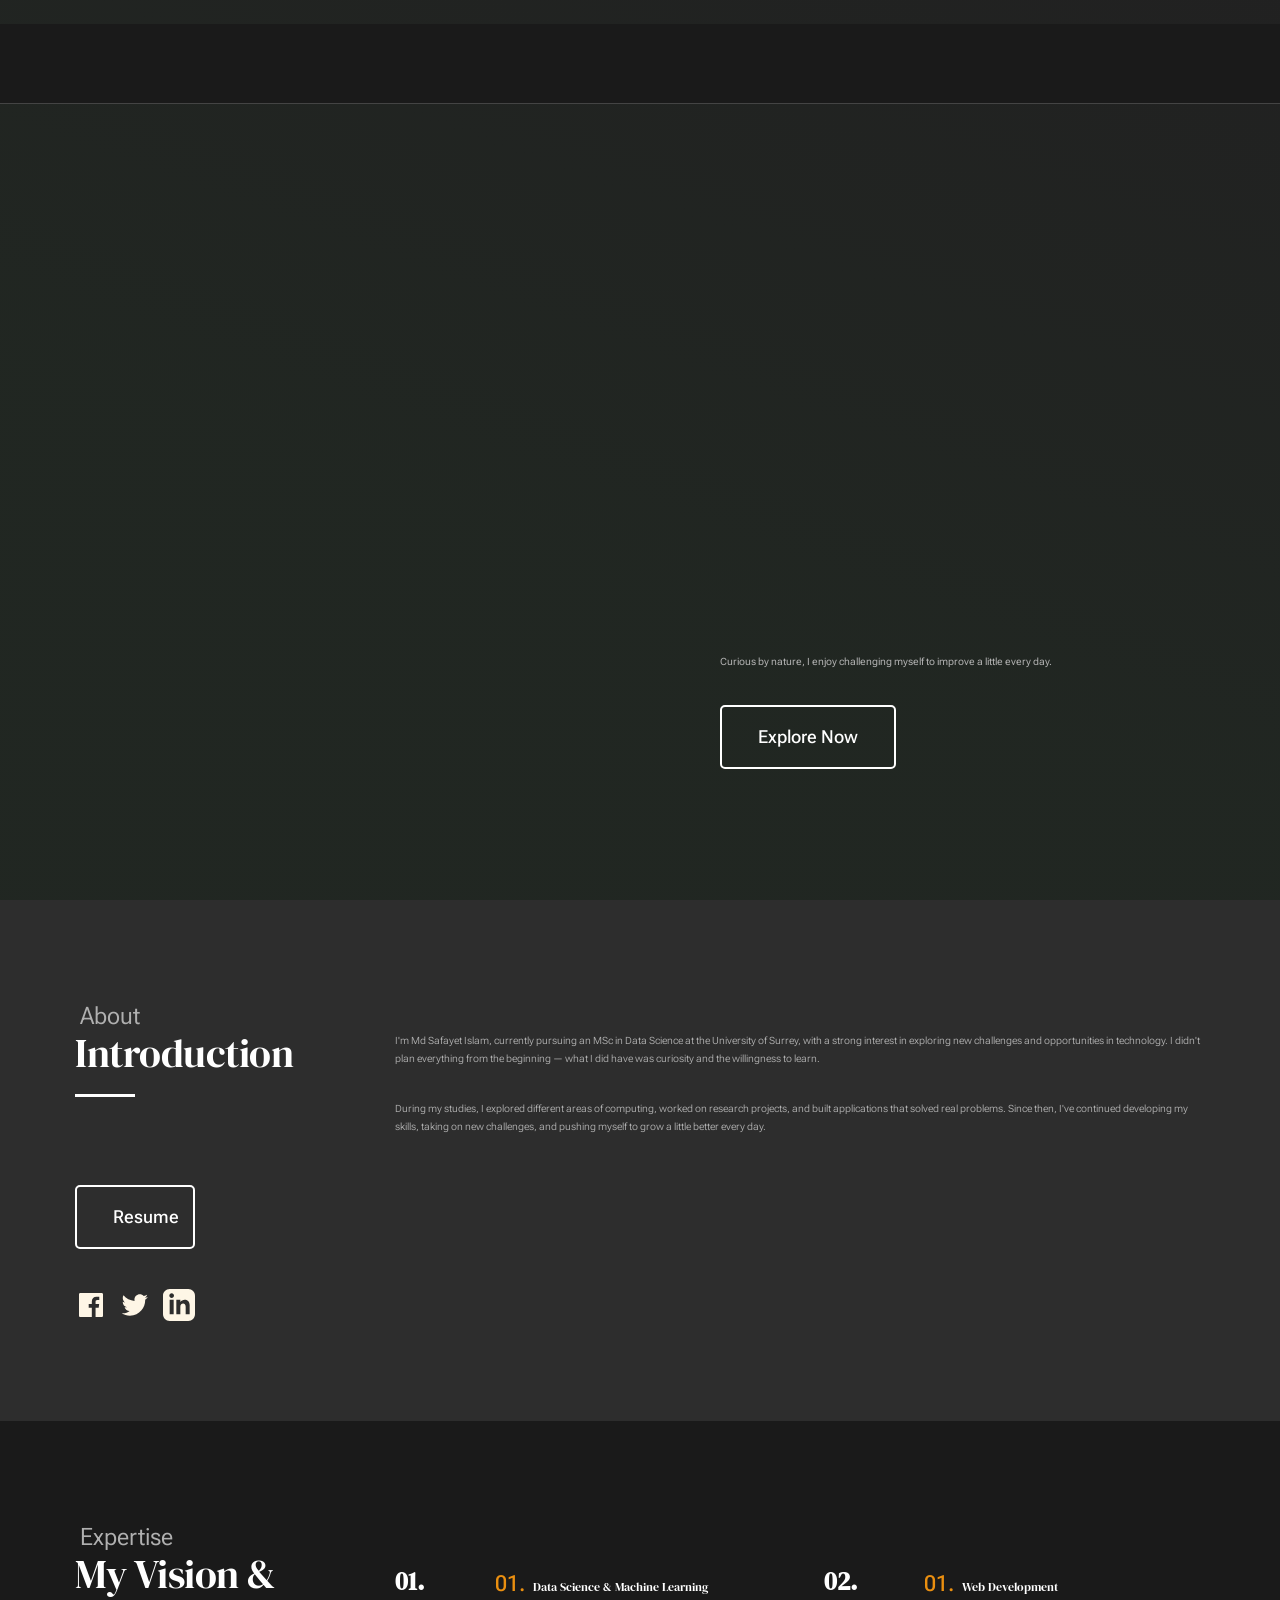
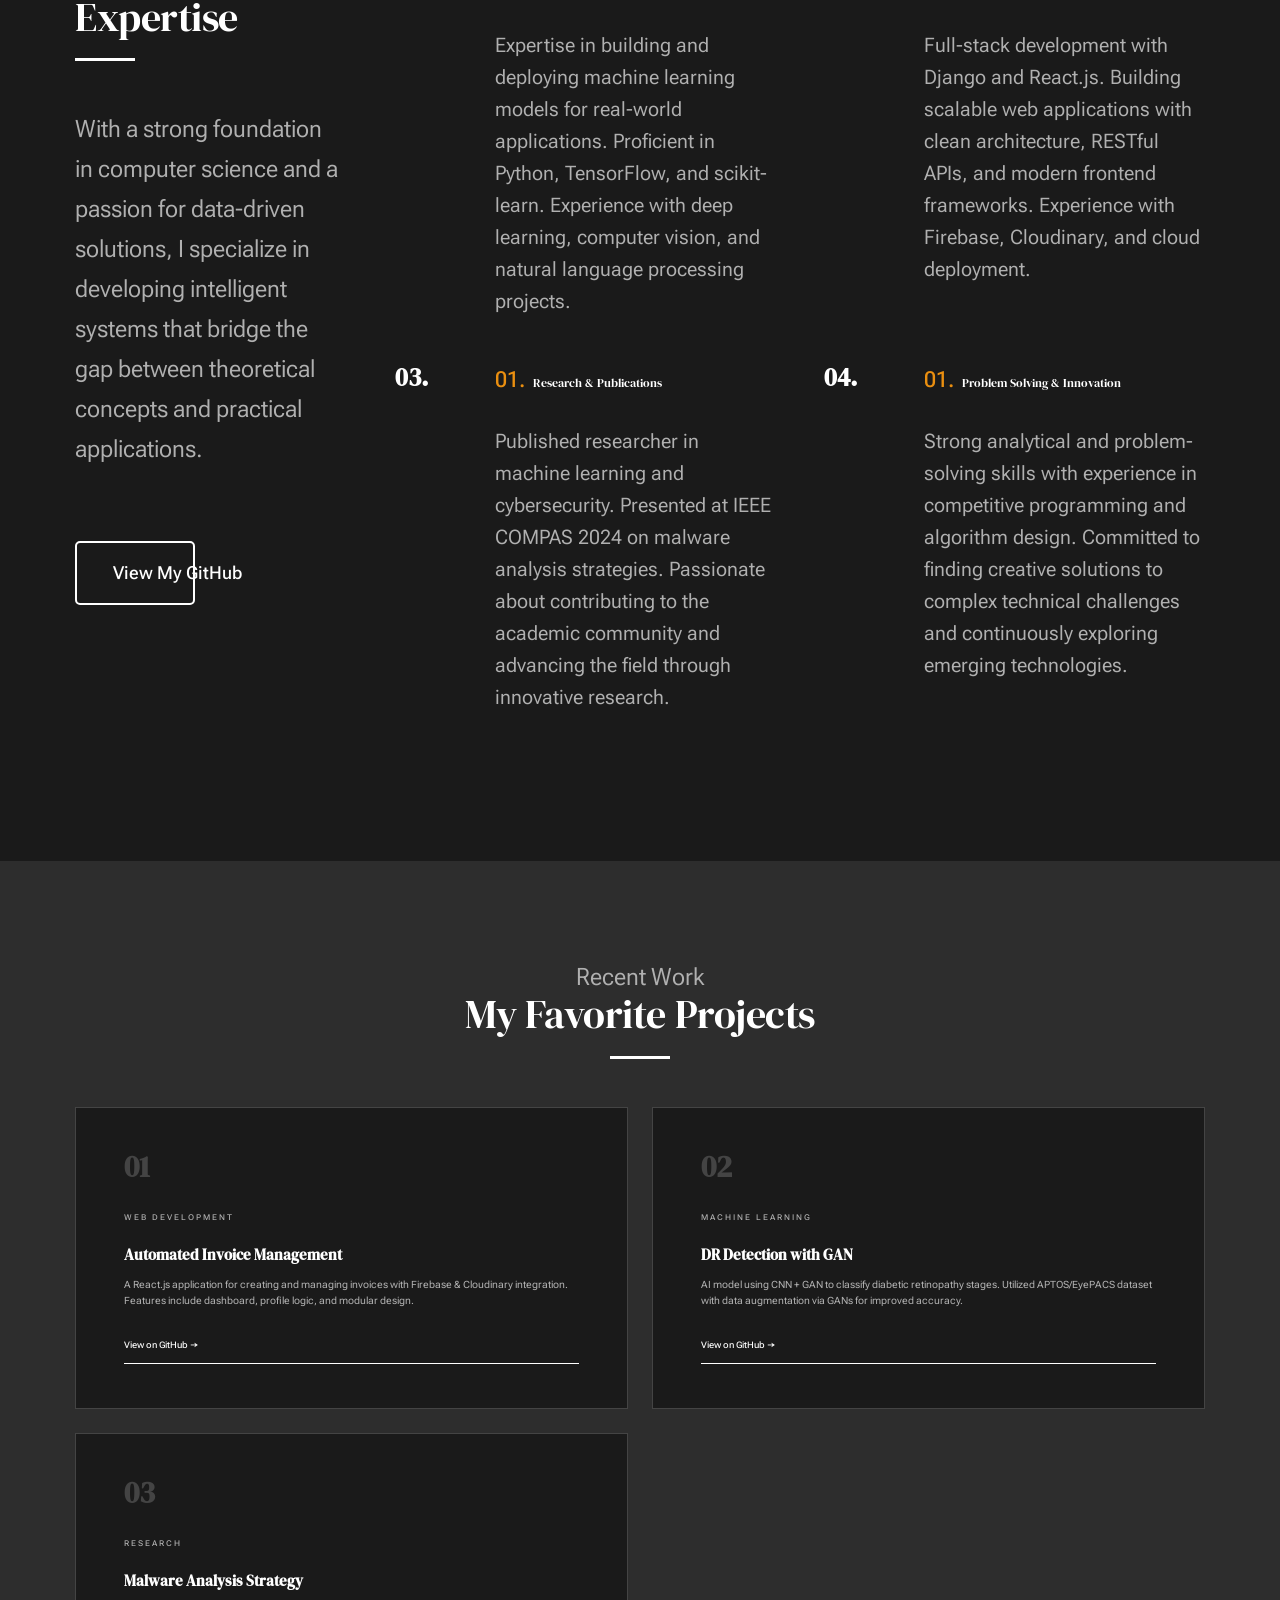
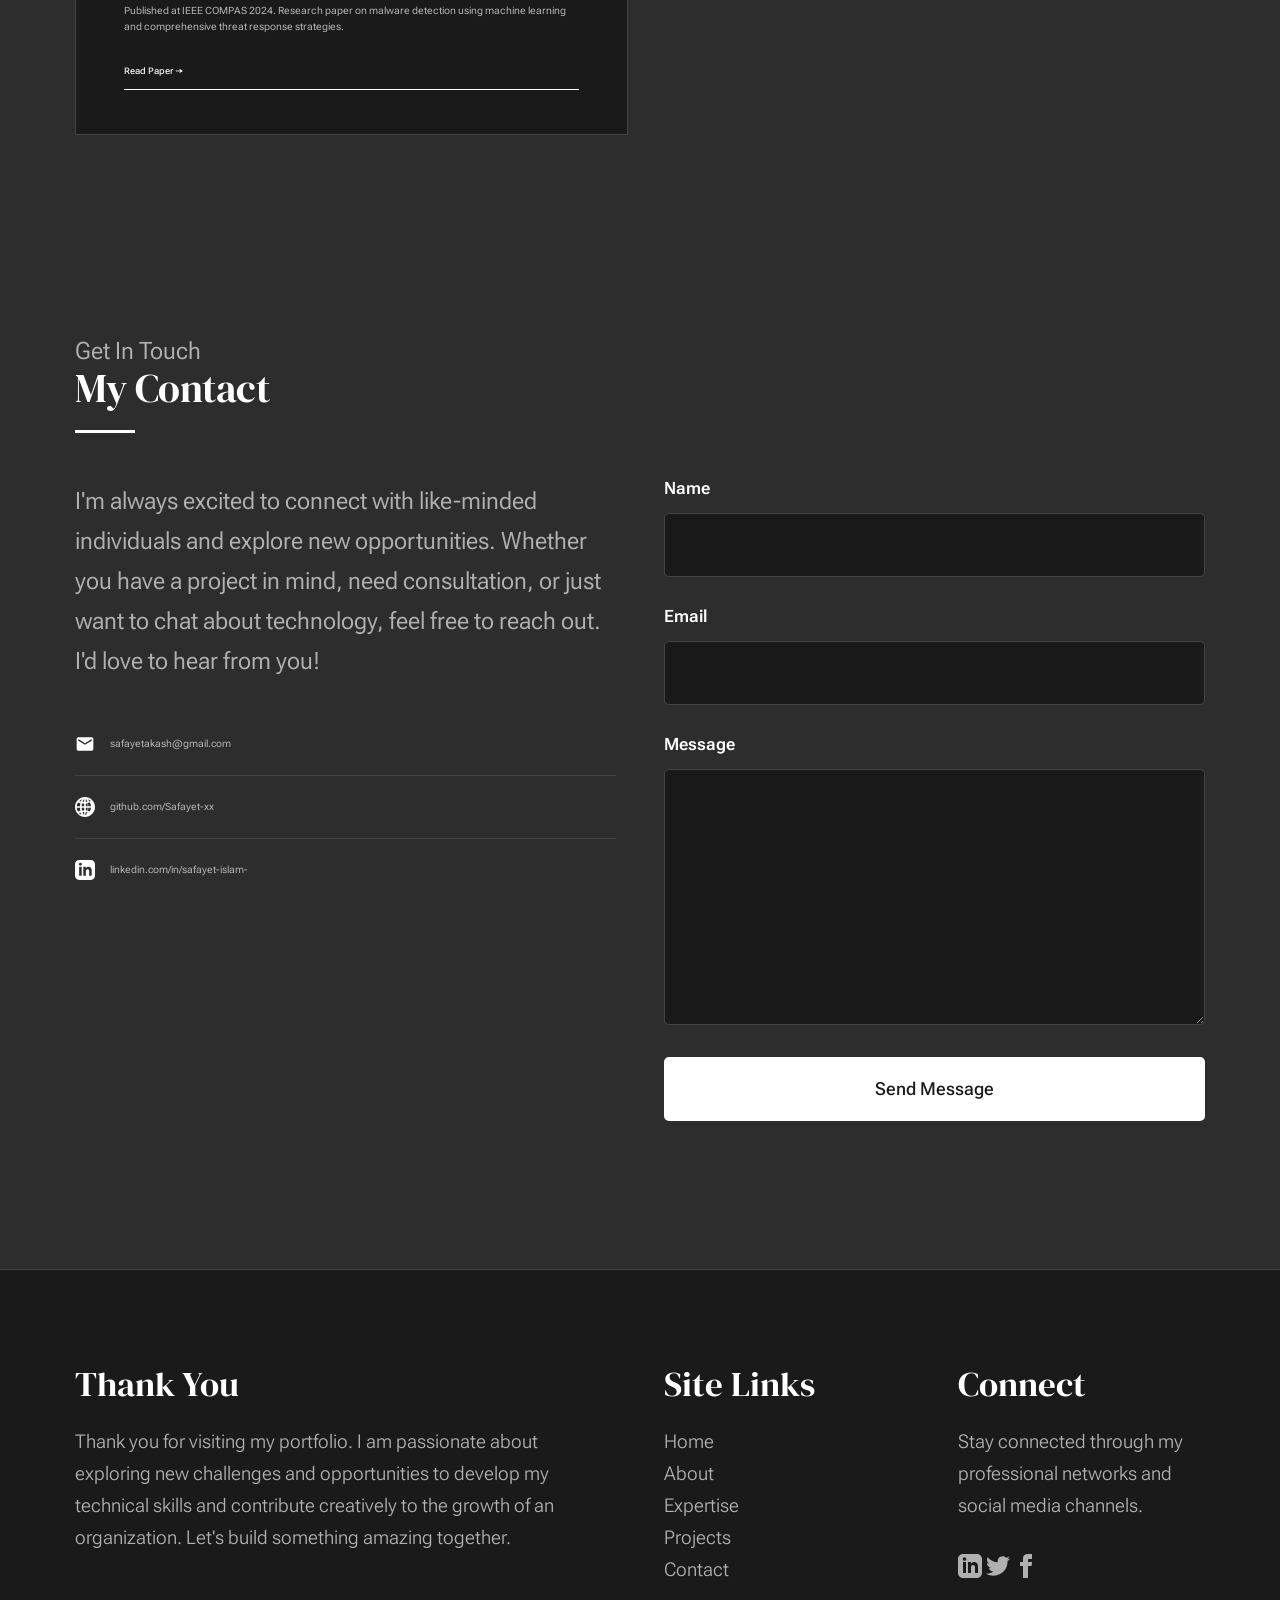
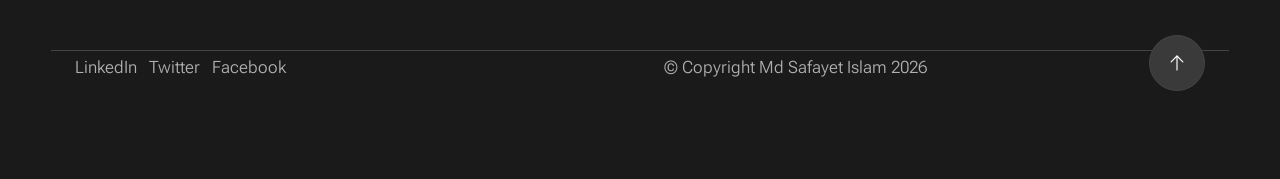
==== index.html @ 020662fb "day3 revise" ====
<!DOCTYPE html>
<html lang="en" class="no-js">
<head>
    <meta charset="UTF-8">
    <meta name="viewport" content="width=device-width, initial-scale=1.0">
    <title>MD SAFAYET ISLAM - Portfolio</title>

    <script>
        document.documentElement.classList.remove('no-js');
        document.documentElement.classList.add('js');
    </script>

    <!-- Monica CSS -->
    <link rel="stylesheet" href="css/vendor.css">
    <link rel="stylesheet" href="css/styles.css">
    <!-- Custom Dark Theme -->
    <link rel="stylesheet" href="css/custom.css">

    <!-- Favicons -->
    <link rel="apple-touch-icon" sizes="180x180" href="apple-touch-icon.png">
    <link rel="icon" type="image/png" sizes="32x32" href="favicon-32x32.png">
    <link rel="icon" type="image/png" sizes="16x16" href="favicon-16x16.png">
</head>
<body id="top">

    <!-- Preloader -->
    <div id="preloader">
        <div id="loader" class="dots-fade">
            <div></div>
            <div></div>
            <div></div>
        </div>
    </div>

    <!-- Page wrap -->
    <div id="page" class="s-pagewrap ss-home">

        <!-- Header -->
        <header class="s-header">
            <div class="row s-header__inner width-sixteen-col">
                <div class="s-header__block">
                    <div class="s-header__logo">
                        <a class="logo" href="index.html">
                            Md Safayet Islam
                        </a>
                    </div>
                    <a class="s-header__menu-toggle" href="#0"><span>Menu</span></a>
                </div>

                <nav class="s-header__nav">
                    <ul class="s-header__menu-links">
                        <li><a href="#intro">Home</a></li>
                        <li><a href="#about">About</a></li>
                        <li><a href="#expertise">Expertise</a></li>
                        <li><a href="#portfolio">Projects</a></li>
                        <li><a href="#contact">Contact</a></li>
                    </ul>

                    <div class="s-header__contact">
                        <a href="#contact" class="btn btn--primary s-header__contact-btn">Let's Work Together</a>
                    </div>
                </nav>
            </div>
        </header>

        <!-- Main Content -->
        <section id="content" class="s-content">

            <!-- Hero / Intro Section -->
            <section id="intro" class="s-intro">
                <div class="row s-intro__content width-sixteen-col">
                    <div class="column lg-12 s-intro__content-inner grid-block">

                        <div class="s-intro__content-text">
                            <div class="s-intro__content-pretitle text-pretitle">Hello, I'm Safayet</div>
                            <h1 class="s-intro__content-title">
                            Welcome <br>
                            to my Space
                            </h1>
                            <p class="intro-desc">
                            Curious by nature, I enjoy challenging myself to improve a little every day.
                            </p>
                            <div class="intro-buttons">
                                <a href="#about" class="btn btn--stroke smoothscroll">Explore Now</a>
                            </div>
                        </div>

                        <div class="s-intro__content-media">
                            <div class="s-intro__content-media-inner">
                                <img src="images/islam.jpg" alt="Md Safayet Islam">
                                <div class="lines">
                                    <span></span>
                                </div>
                            </div>
                        </div>

                        <div class="s-intro__scroll-down">
                            <a href="#about" class="smoothscroll">
                                <div class="scroll-icon">
                                    <svg xmlns="http://www.w3.org/2000/svg" viewBox="0 0 24 24" width="36" height="36" fill="none" stroke="#ffffff" stroke-width="1" stroke-linecap="round" stroke-linejoin="round"><polyline points="7 13 12 18 17 13"></polyline><line x1="12" y1="18" x2="12" y2="6"></line></svg>
                                </div>
                                <span>Scroll for more</span>
                            </a>
                        </div>

                    </div>
                </div>
            </section>

            <!-- Introduction / About Section -->
            <section id="about" class="s-about target-section">
                <div class="row s-about__content width-sixteen-col">
                    <div class="column grid-block grid-section-split">

                        <img src="images/geometric_shape.svg" alt="" class="s-about__content-imgbg">

                        <div class="section-header grid-section-split__header">
                            <div class="text-pretitle">About</div>
                            <h2 class="text-display-title">
                            Introduction
                            </h2>
                        </div>

                        <div class="s-about__content-main grid-section-split__primary">
                            <p class="attention-getter">
                            I'm Md Safayet Islam, currently pursuing an MSc in Data Science at the
                            University of Surrey, with a strong interest in exploring new challenges
                            and opportunities in technology. I didn't plan everything from the
                            beginning — what I did have was curiosity and the willingness to learn.
                            </p>

                            <p class="attention-getter">
                            During my studies, I explored different areas of computing, worked on
                            research projects, and built applications that solved real problems.
                            Since then, I've continued developing my skills, taking on new challenges,
                            and pushing myself to grow a little better every day.
                            </p>
                        </div>

                        <div class="s-about__content-btn grid-section-split__bottom">
                            <a href="resume.pdf" class="btn btn--stroke u-fullwidth" target="_blank">Resume</a>

                            <ul class="s-about__social social-list">
                                <li>
                                    <a href="https://facebook.com/safayet.412" target="_blank">
                                        <svg xmlns="http://www.w3.org/2000/svg" width="24" height="24" viewBox="0 0 24 24" style="fill: #ffffff;"><path d="M20,3H4C3.447,3,3,3.448,3,4v16c0,0.552,0.447,1,1,1h8.615v-6.96h-2.338v-2.725h2.338v-2c0-2.325,1.42-3.592,3.5-3.592 c0.699-0.002,1.399,0.034,2.095,0.107v2.42h-1.435c-1.128,0-1.348,0.538-1.348,1.325v1.735h2.697l-0.35,2.725h-2.348V21H20 c0.553,0,1-0.448,1-1V4C21,3.448,20.553,3,20,3z"></path></svg>
                                        <span class="u-screen-reader-text">Facebook</span>
                                    </a>
                                </li>
                                <li>
                                    <a href="https://twitter.com/MdSafayet_Islam" target="_blank">
                                        <svg xmlns="http://www.w3.org/2000/svg" width="24" height="24" viewBox="0 0 24 24" style="fill: #ffffff;"><path d="M19.633,7.997c0.013,0.175,0.013,0.349,0.013,0.523c0,5.325-4.053,11.461-11.46,11.461c-2.282,0-4.402-0.661-6.186-1.809 c0.324,0.037,0.636,0.05,0.973,0.05c1.883,0,3.616-0.636,5.001-1.721c-1.771-0.037-3.255-1.197-3.767-2.793 c0.249,0.037,0.499,0.062,0.761,0.062c0.361,0,0.724-0.05,1.061-0.137c-1.847-0.374-3.23-1.995-3.23-3.953v-0.05 c0.537,0.299,1.16,0.486,1.82,0.511C3.534,9.419,2.823,8.184,2.823,6.787c0-0.748,0.199-1.434,0.548-2.032 c1.983,2.443,4.964,4.04,8.306,4.215c-0.062-0.3-0.1-0.611-0.1-0.923c0-2.22,1.796-4.028,4.028-4.028 c1.16,0,2.207,0.486,2.943,1.272c0.91-0.175,1.782-0.512,2.556-0.973c-0.299,0.935-0.936,1.721-1.771,2.22 c0.811-0.088,1.597-0.312,2.319-0.624C21.104,6.712,20.419,7.423,19.633,7.997z"></path></svg>
                                        <span class="u-screen-reader-text">Twitter</span>
                                    </a>
                                </li>
                                <li>
                                    <a href="https://linkedin.com/in/safayet-islam-" target="_blank">
                                        <svg xmlns="http://www.w3.org/2000/svg" width="24" height="24" viewBox="0 0 24 24" style="fill: #ffffff;"><path d="M19 0h-14c-2.761 0-5 2.239-5 5v14c0 2.761 2.239 5 5 5h14c2.762 0 5-2.239 5-5v-14c0-2.761-2.238-5-5-5zm-11 19h-3v-11h3v11zm-1.5-12.268c-.966 0-1.75-.79-1.75-1.764s.784-1.764 1.75-1.764 1.75.79 1.75 1.764-.783 1.764-1.75 1.764zm13.5 12.268h-3v-5.604c0-3.368-4-3.113-4 0v5.604h-3v-11h3v1.765c1.396-2.586 7-2.777 7 2.476v6.759z"/></svg>
                                        <span class="u-screen-reader-text">LinkedIn</span>
                                    </a>
                                </li>
                            </ul>
                        </div>

                    </div>
                </div>
            </section>

            <!-- Expertise Section (My Vision / My Mission style) -->
            <section id="expertise" class="s-expertise">
                <div class="row s-expertise__content width-sixteen-col">
                    <div class="column xl-12 grid-block grid-section-split">

                        <div class="section-header grid-section-split__header">
                            <div class="text-pretitle">Expertise</div>
                            <h2 class="text-display-title">
                            My Vision & Expertise
                            </h2>

                            <p class="lead">
                            With a strong foundation in computer science and a passion for data-driven solutions,
                            I specialize in developing intelligent systems that bridge the gap between theoretical
                            concepts and practical applications.
                            </p>
                        </div>

                        <div class="s-expertise__content-main grid-section-split__primary">
                            <div class="grid-list-items list-items show-ctr">
                                <div class="grid-list-items__item list-items__item">
                                    <div class="grid-list-items__title list-items__item-header">
                                        <h3 class="list-items__item-title">Data Science & Machine Learning</h3>
                                    </div>
                                    <div class="grid-list-items__text list-items__item-text">
                                        <p>
                                        Expertise in building and deploying machine learning models for real-world applications.
                                        Proficient in Python, TensorFlow, and scikit-learn. Experience with deep learning,
                                        computer vision, and natural language processing projects.
                                        </p>
                                    </div>
                                </div>

                                <div class="grid-list-items__item list-items__item">
                                    <div class="grid-list-items__title list-items__item-header">
                                        <h3 class="list-items__item-title">Web Development</h3>
                                    </div>
                                    <div class="grid-list-items__text list-items__item-text">
                                        <p>
                                        Full-stack development with Django and React.js. Building scalable web applications
                                        with clean architecture, RESTful APIs, and modern frontend frameworks. Experience
                                        with Firebase, Cloudinary, and cloud deployment.
                                        </p>
                                    </div>
                                </div>

                                <div class="grid-list-items__item list-items__item">
                                    <div class="grid-list-items__title list-items__item-header">
                                        <h3 class="list-items__item-title">Research & Publications</h3>
                                    </div>
                                    <div class="grid-list-items__text list-items__item-text">
                                        <p>
                                        Published researcher in machine learning and cybersecurity. Presented at IEEE COMPAS 2024
                                        on malware analysis strategies. Passionate about contributing to the academic community
                                        and advancing the field through innovative research.
                                        </p>
                                    </div>
                                </div>

                                <div class="grid-list-items__item list-items__item">
                                    <div class="grid-list-items__title list-items__item-header">
                                        <h3 class="list-items__item-title">Problem Solving & Innovation</h3>
                                    </div>
                                    <div class="grid-list-items__text list-items__item-text">
                                        <p>
                                        Strong analytical and problem-solving skills with experience in competitive programming
                                        and algorithm design. Committed to finding creative solutions to complex technical challenges
                                        and continuously exploring emerging technologies.
                                        </p>
                                    </div>
                                </div>
                            </div>
                        </div>

                        <div class="s-expertise__content-btn grid-section-split__bottom">
                            <a href="https://github.com/Safayet-xx" target="_blank" class="btn btn--stroke u-fullwidth">View My GitHub</a>
                        </div>

                    </div>
                </div>
            </section>

            <!-- Portfolio/Projects Section (My Favorite Portfolio style) -->
            <section id="portfolio" class="s-portfolio">
                <div class="row s-portfolio__content width-sixteen-col">
                    <div class="column xl-12">
                        <div class="text-pretitle">Recent Work</div>
                        <h2 class="text-display-title">
                        My Favorite Projects
                        </h2>
                    </div>

                    <div class="column xl-12">
                        <div class="project-cards">

                            <!-- Project 1 -->
                            <div class="project-card">
                                <div class="project-card__number">01</div>
                                <div class="project-card__content">
                                    <span class="project-card__tag">Web Development</span>
                                    <h3 class="project-card__title">Automated Invoice Management</h3>
                                    <p class="project-card__desc">
                                        A React.js application for creating and managing invoices with Firebase & Cloudinary integration.
                                        Features include dashboard, profile logic, and modular design.
                                    </p>
                                    <a class="project-card__link" href="https://github.com/Safayet-xx/Invoices" target="_blank">
                                        View on GitHub &rarr;
                                    </a>
                                </div>
                            </div>

                            <!-- Project 2 -->
                            <div class="project-card">
                                <div class="project-card__number">02</div>
                                <div class="project-card__content">
                                    <span class="project-card__tag">Machine Learning</span>
                                    <h3 class="project-card__title">DR Detection with GAN</h3>
                                    <p class="project-card__desc">
                                        AI model using CNN + GAN to classify diabetic retinopathy stages. Utilized APTOS/EyePACS
                                        dataset with data augmentation via GANs for improved accuracy.
                                    </p>
                                    <a class="project-card__link" href="https://github.com/Safayet-xx/Detection-and-classification-of-Diabetic-Retinopathy" target="_blank">
                                        View on GitHub &rarr;
                                    </a>
                                </div>
                            </div>

                            <!-- Project 3 -->
                            <div class="project-card">
                                <div class="project-card__number">03</div>
                                <div class="project-card__content">
                                    <span class="project-card__tag">Research</span>
                                    <h3 class="project-card__title">Malware Analysis Strategy</h3>
                                    <p class="project-card__desc">
                                        Published at IEEE COMPAS 2024. Research paper on malware detection using machine learning
                                        and comprehensive threat response strategies.
                                    </p>
                                    <a class="project-card__link" href="#" target="_blank">
                                        Read Paper &rarr;
                                    </a>
                                </div>
                            </div>

                            <!-- Add more projects here -->

                        </div>
                    </div>
                </div>
            </section>

            <!-- Contact Section (My Contact style - split layout) -->
            <section id="contact" class="s-contact target-section">
                <div class="row s-contact__content">
                    <div class="column xl-12">
                        <div class="text-pretitle">Get In Touch</div>
                        <h2 class="text-display-title">
                        My Contact
                        </h2>
                    </div>

                    <div class="column lg-6">
                        <p class="lead">
                        I'm always excited to connect with like-minded individuals and explore new opportunities.
                        Whether you have a project in mind, need consultation, or just want to chat about technology,
                        feel free to reach out. I'd love to hear from you!
                        </p>

                        <ul class="contact-info-list">
                            <li>
                                <svg xmlns="http://www.w3.org/2000/svg" width="20" height="20" viewBox="0 0 24 24" fill="#ffffff"><path d="M20 4H4c-1.1 0-1.99.9-1.99 2L2 18c0 1.1.9 2 2 2h16c1.1 0 2-.9 2-2V6c0-1.1-.9-2-2-2zm0 4l-8 5-8-5V6l8 5 8-5v2z"/></svg>
                                <a href="mailto:safayetakash@gmail.com">safayetakash@gmail.com</a>
                            </li>
                            <li>
                                <svg xmlns="http://www.w3.org/2000/svg" width="20" height="20" viewBox="0 0 24 24" fill="#ffffff"><path d="M12 0c-6.627 0-12 5.373-12 12s5.373 12 12 12 12-5.373 12-12-5.373-12-12-12zm1 16.057v-3.057h2.994c-.059 1.143-.212 2.24-.456 3.279-.823-.12-1.674-.188-2.538-.222zm1.957 2.162c-.499 1.33-1.159 2.497-1.957 3.456v-3.62c.666.028 1.319.081 1.957.164zm-1.957-7.219v-3.015c.868-.034 1.721-.103 2.548-.224.238 1.027.389 2.111.446 3.239h-2.994zm0-5.014v-3.661c.806.969 1.471 2.15 1.971 3.496-.642.084-1.3.137-1.971.165zm2.703-3.267c1.237.496 2.354 1.228 3.29 2.146-.642.234-1.311.442-2.019.607-.344-.992-.775-1.91-1.271-2.753zm-7.241 13.56c-.244-1.039-.398-2.136-.456-3.279h2.994v3.057c-.865.034-1.714.102-2.538.222zm2.538 1.776v3.62c-.798-.959-1.458-2.126-1.957-3.456.638-.083 1.291-.136 1.957-.164zm-2.994-7.055c.057-1.128.207-2.212.446-3.239.827.121 1.68.19 2.548.224v3.015h-2.994zm1.024-5.179c.5-1.346 1.165-2.527 1.97-3.496v3.661c-.671-.028-1.329-.081-1.97-.165zm-2.005-.35c-.708-.165-1.377-.373-2.018-.607.937-.918 2.053-1.65 3.29-2.146-.496.844-.927 1.762-1.272 2.753zm-.549 1.918c-.264 1.151-.434 2.36-.492 3.611h-3.933c.165-1.658.739-3.197 1.617-4.518.88.361 1.816.67 2.808.907zm-.489 5.611c.058 1.251.228 2.46.492 3.611-.992.237-1.929.546-2.809.907-.877-1.321-1.451-2.86-1.616-4.518h3.933zm.553 5.485c.344.992.775 1.91 1.271 2.753-1.237-.496-2.354-1.228-3.29-2.146.642-.234 1.311-.442 2.019-.607zm5.694.44c.496.843.927 1.761 1.271 2.753 1.237-.497 2.354-1.229 3.29-2.146-.642-.234-1.311-.442-2.019-.607-.344.992-.775 1.91-1.271 2.753-.001-.251-.729.498-1.271-.753zm2.005-.44c.708.165 1.377.373 2.018.607-.936.918-2.053 1.649-3.29 2.146.496-.844.927-1.762 1.272-2.753zm.549-1.918c.264-1.151.434-2.36.492-3.611h3.933c-.165 1.658-.739 3.197-1.617 4.518-.88-.361-1.816-.67-2.808-.907zm.489-5.611c-.058-1.251-.228-2.46-.492-3.611.992-.237 1.929-.546 2.809-.907.877 1.321 1.451 2.86 1.616 4.518h-3.933z"/></svg>
                                <a href="https://github.com/Safayet-xx" target="_blank">github.com/Safayet-xx</a>
                            </li>
                            <li>
                                <svg xmlns="http://www.w3.org/2000/svg" width="20" height="20" viewBox="0 0 24 24" fill="#ffffff"><path d="M19 0h-14c-2.761 0-5 2.239-5 5v14c0 2.761 2.239 5 5 5h14c2.762 0 5-2.239 5-5v-14c0-2.761-2.238-5-5-5zm-11 19h-3v-11h3v11zm-1.5-12.268c-.966 0-1.75-.79-1.75-1.764s.784-1.764 1.75-1.764 1.75.79 1.75 1.764-.783 1.764-1.75 1.764zm13.5 12.268h-3v-5.604c0-3.368-4-3.113-4 0v5.604h-3v-11h3v1.765c1.396-2.586 7-2.777 7 2.476v6.759z"/></svg>
                                <a href="https://linkedin.com/in/safayet-islam-" target="_blank">linkedin.com/in/safayet-islam-</a>
                            </li>
                        </ul>
                    </div>

                    <div class="column lg-6">
                        <!-- TODO: Replace with your actual Formspree form ID for a working form -->
                        <form name="cForm" id="cForm" class="s-contact__form" action="mailto:safayetakash@gmail.com" method="POST" enctype="text/plain">
                            <div class="s-contact__form-row">
                                <div class="s-contact__form-field">
                                    <label for="name">Name</label>
                                    <input type="text" id="name" name="name" class="u-fullwidth" required>
                                </div>
                                <div class="s-contact__form-field">
                                    <label for="email">Email</label>
                                    <input type="email" id="email" name="email" class="u-fullwidth" required>
                                </div>
                            </div>

                            <div class="s-contact__form-field">
                                <label for="message">Message</label>
                                <textarea id="message" name="message" class="u-fullwidth" required></textarea>
                            </div>

                            <div class="s-contact__form-btn">
                                <button type="submit" class="btn btn--primary u-fullwidth">
                                    Send Message
                                </button>
                            </div>
                        </form>
                    </div>
                </div>
            </section>

        </section>

        <!-- Footer (Thank You style) -->
        <footer class="s-footer">
            <div class="row s-footer__content">
                <div class="column xl-6 lg-6 md-12 s-footer__block s-footer__about">
                    <h3>Thank You</h3>
                    <p>
                    Thank you for visiting my portfolio. I am passionate about exploring new challenges
                    and opportunities to develop my technical skills and contribute creatively to the
                    growth of an organization. Let's build something amazing together.
                    </p>
                </div>
                <div class="column xl-3 lg-6 md-12 s-footer__block s-footer__site-links">
                    <h3>Site Links</h3>
                    <ul class="link-list">
                        <li><a href="#intro">Home</a></li>
                        <li><a href="#about">About</a></li>
                        <li><a href="#expertise">Expertise</a></li>
                        <li><a href="#portfolio">Projects</a></li>
                        <li><a href="#contact">Contact</a></li>
                    </ul>
                </div>
                <div class="column xl-3 lg-6 md-12 tab-12 s-footer__block s-footer__newsletter">
                    <h3>Connect</h3>
                    <p>
                    Stay connected through my professional networks and social media channels.
                    </p>
                    <div class="s-footer__social">
                        <a href="https://linkedin.com/in/safayet-islam-" target="_blank">
                            <svg xmlns="http://www.w3.org/2000/svg" width="24" height="24" viewBox="0 0 24 24" style="fill: #b0b0b0;"><path d="M19 0h-14c-2.761 0-5 2.239-5 5v14c0 2.761 2.239 5 5 5h14c2.762 0 5-2.239 5-5v-14c0-2.761-2.238-5-5-5zm-11 19h-3v-11h3v11zm-1.5-12.268c-.966 0-1.75-.79-1.75-1.764s.784-1.764 1.75-1.764 1.75.79 1.75 1.764-.783 1.764-1.75 1.764zm13.5 12.268h-3v-5.604c0-3.368-4-3.113-4 0v5.604h-3v-11h3v1.765c1.396-2.586 7-2.777 7 2.476v6.759z"/></svg>
                            <span class="u-screen-reader-text">LinkedIn</span>
                        </a>
                        <a href="https://twitter.com/MdSafayet_Islam" target="_blank">
                            <svg xmlns="http://www.w3.org/2000/svg" width="24" height="24" viewBox="0 0 24 24" style="fill: #b0b0b0;"><path d="M24 4.557c-.883.392-1.832.656-2.828.775 1.017-.609 1.798-1.574 2.165-2.724-.951.564-2.005.974-3.127 1.195-.897-.957-2.178-1.555-3.594-1.555-3.179 0-5.515 2.966-4.797 6.045-4.091-.205-7.719-2.165-10.148-5.144-1.29 2.213-.669 5.108 1.523 6.574-.806-.026-1.566-.247-2.229-.616-.054 2.281 1.581 4.415 3.949 4.89-.693.188-1.452.232-2.224.084.626 1.956 2.444 3.379 4.6 3.419-2.07 1.623-4.678 2.348-7.29 2.04 2.179 1.397 4.768 2.212 7.548 2.212 9.142 0 14.307-7.721 13.995-14.646.962-.695 1.797-1.562 2.457-2.549z"/></svg>
                            <span class="u-screen-reader-text">Twitter</span>
                        </a>
                        <a href="https://facebook.com/safayet.412" target="_blank">
                            <svg xmlns="http://www.w3.org/2000/svg" width="24" height="24" viewBox="0 0 24 24" style="fill: #b0b0b0;"><path d="M9 8h-3v4h3v12h5v-12h3.642l.358-4h-4v-1.667c0-.955.192-1.333 1.115-1.333h2.885v-5h-3.808c-3.596 0-5.192 1.583-5.192 4.615v3.385z"/></svg>
                            <span class="u-screen-reader-text">Facebook</span>
                        </a>
                    </div>
                </div>
            </div>

            <div class="row s-footer__bottom">
                <div class="column xl-6 lg-12">
                    <ul class="s-footer__social social-list">
                        <li><a href="https://linkedin.com/in/safayet-islam-" target="_blank">LinkedIn</a></li>
                        <li><a href="https://twitter.com/MdSafayet_Islam" target="_blank">Twitter</a></li>
                        <li><a href="https://facebook.com/safayet.412" target="_blank">Facebook</a></li>
                    </ul>
                </div>
                <div class="column xl-6 lg-12">
                    <p class="ss-copyright">
                        <span>&copy; Copyright Md Safayet Islam 2026</span>
                    </p>
                </div>

                <div class="ss-go-top">
                    <a class="smoothscroll" title="Back to Top" href="#top">
                        <svg xmlns="http://www.w3.org/2000/svg" viewBox="0 0 24 24" width="36" height="36" fill="none" stroke="#ffffff" stroke-width="1" stroke-linecap="round" stroke-linejoin="round"><polyline points="17 11 12 6 7 11"></polyline><line x1="12" y1="18" x2="12" y2="6"></line></svg>
                    </a>
                </div>
            </div>
        </footer>

    </div> <!-- end page-wrap -->

    <!-- Java Script -->
    <script src="js/plugins.js"></script>
    <script src="js/main.js"></script>

</body>
</html>
---- css/vendor.css ----
/* ===================================================================
 * Monica Third-party Stylesheets
 * Template Ver. 1.0.0
 * 12-13-2022
 * -------------------------------------------------------------------
 *
 * TOC:
 * # PrismJS
 * # Swiper
 *
 * ------------------------------------------------------------------- */


/* ===================================================================
 * # PrismJS 1.20.0
 *   https://prismjs.com/download.html#themes=prism-okaidia&languages=markup+css+clike+javascript+markup-templating+php 
 *   
 *   okaidia theme for JavaScript, CSS and HTML
 *   Loosely based on Monokai textmate theme by http://www.monokai.nl/
 *   @author ocodia
 * ------------------------------------------------------------------- */
code[class*=language-],
pre[class*=language-] {
  color          : #f8f8f2;
  background     : none;
  text-shadow    : 0 1px rgba(0, 0, 0, 0.3);
  font-family    : var(--font-mono);
  font-size      : calc(var(--text-size) * 0.9444);
  text-align     : left;
  white-space    : pre;
  word-spacing   : normal;
  word-break     : normal;
  word-wrap      : normal;
  line-height    : var(--vspace-1);
  -moz-tab-size  : 4;
  -o-tab-size    : 4;
  tab-size       : 4;
  -webkit-hyphens: none;
  -ms-hyphens    : none;
  hyphens        : none;
}

/* Code blocks */
pre[class*=language-] {
  padding : var(--vspace-0_5) 0 var(--vspace-1);
  margin  : var(--vspace-1) 0;
  overflow: auto;
}

:not(pre)>code[class*=language-],
pre[class*=language-] {
  background: #272822;
}

/* Inline code */
:not(pre)>code[class*=language-] {
  padding    : 0.1em;
  white-space: normal;
}

.token.comment,
.token.prolog,
.token.doctype,
.token.cdata {
  color: slategray;
}

.token.punctuation {
  color: #f8f8f2;
}

.token.namespace {
  opacity: 0.7;
}

.token.property,
.token.tag,
.token.constant,
.token.symbol,
.token.deleted {
  color: #f92672;
}

.token.boolean,
.token.number {
  color: #ae81ff;
}

.token.selector,
.token.attr-name,
.token.string,
.token.char,
.token.builtin,
.token.inserted {
  color: #a6e22e;
}

.token.operator,
.token.entity,
.token.url,
.language-css .token.string,
.style .token.string,
.token.variable {
  color: #f8f8f2;
}

.token.atrule,
.token.attr-value,
.token.function,
.token.class-name {
  color: #e6db74;
}

.token.keyword {
  color: #66d9ef;
}

.token.regex,
.token.important {
  color: #fd971f;
}

.token.important,
.token.bold {
  font-weight: bold;
}

.token.italic {
  font-style: italic;
}

.token.entity {
  cursor: help;
}



/* ===================================================================
 * # Swiper 6.4.5
 *   Most modern mobile touch slider and framework with hardware accelerated transitions
 *   https://swiperjs.com
 *
 *   Copyright 2014-2020 Vladimir Kharlampidi
 *
 *   Released under the MIT License
 *
 *   Released on: December 18, 2020
 * ------------------------------------------------------------------- */
@font-face {
  font-family: "swiper-icons";
  src        : url("data:application/font-woff;charset=utf-8;base64, [base64]//wADZ2x5ZgAAAywAAADMAAAD2MHtryVoZWFkAAABbAAAADAAAAA2E2+eoWhoZWEAAAGcAAAAHwAAACQC9gDzaG10eAAAAigAAAAZAAAArgJkABFsb2NhAAAC0AAAAFoAAABaFQAUGG1heHAAAAG8AAAAHwAAACAAcABAbmFtZQAAA/gAAAE5AAACXvFdBwlwb3N0AAAFNAAAAGIAAACE5s74hXjaY2BkYGAAYpf5Hu/j+W2+MnAzMYDAzaX6QjD6/4//Bxj5GA8AuRwMYGkAPywL13jaY2BkYGA88P8Agx4j+/8fQDYfA1AEBWgDAIB2BOoAeNpjYGRgYNBh4GdgYgABEMnIABJzYNADCQAACWgAsQB42mNgYfzCOIGBlYGB0YcxjYGBwR1Kf2WQZGhhYGBiYGVmgAFGBiQQkOaawtDAoMBQxXjg/wEGPcYDDA4wNUA2CCgwsAAAO4EL6gAAeNpj2M0gyAACqxgGNWBkZ2D4/wMA+xkDdgAAAHjaY2BgYGaAYBkGRgYQiAHyGMF8FgYHIM3DwMHABGQrMOgyWDLEM1T9/w8UBfEMgLzE////P/5//f/V/xv+r4eaAAeMbAxwIUYmIMHEgKYAYjUcsDAwsLKxc3BycfPw8jEQA/[base64]/uznmfPFBNODM2K7MTQ45YEAZqGP81AmGGcF3iPqOop0r1SPTaTbVkfUe4HXj97wYE+yNwWYxwWu4v1ugWHgo3S1XdZEVqWM7ET0cfnLGxWfkgR42o2PvWrDMBSFj/IHLaF0zKjRgdiVMwScNRAoWUoH78Y2icB/yIY09An6AH2Bdu/UB+yxopYshQiEvnvu0dURgDt8QeC8PDw7Fpji3fEA4z/PEJ6YOB5hKh4dj3EvXhxPqH/SKUY3rJ7srZ4FZnh1PMAtPhwP6fl2PMJMPDgeQ4rY8YT6Gzao0eAEA409DuggmTnFnOcSCiEiLMgxCiTI6Cq5DZUd3Qmp10vO0LaLTd2cjN4fOumlc7lUYbSQcZFkutRG7g6JKZKy0RmdLY680CDnEJ+UMkpFFe1RN7nxdVpXrC4aTtnaurOnYercZg2YVmLN/d/gczfEimrE/fs/bOuq29Zmn8tloORaXgZgGa78yO9/cnXm2BpaGvq25Dv9S4E9+5SIc9PqupJKhYFSSl47+Qcr1mYNAAAAeNptw0cKwkAAAMDZJA8Q7OUJvkLsPfZ6zFVERPy8qHh2YER+3i/BP83vIBLLySsoKimrqKqpa2hp6+jq6RsYGhmbmJqZSy0sraxtbO3sHRydnEMU4uR6yx7JJXveP7WrDycAAAAAAAH//wACeNpjYGRgYOABYhkgZgJCZgZNBkYGLQZtIJsFLMYAAAw3ALgAeNolizEKgDAQBCchRbC2sFER0YD6qVQiBCv/H9ezGI6Z5XBAw8CBK/m5iQQVauVbXLnOrMZv2oLdKFa8Pjuru2hJzGabmOSLzNMzvutpB3N42mNgZGBg4GKQYzBhYMxJLMlj4GBgAYow/P/PAJJhLM6sSoWKfWCAAwDAjgbRAAB42mNgYGBkAIIbCZo5IPrmUn0hGA0AO8EFTQAA") format("woff");
  font-weight: 400;
  font-style : normal;
}

:root {
  --swiper-theme-color: #007aff;
}

.swiper-container {
  margin-left : auto;
  margin-right: auto;
  position    : relative;
  overflow    : hidden;
  list-style  : none;
  padding     : 0;
  /* Fix of Webkit flickering */
  z-index     : 1;
}

.swiper-container-vertical>.swiper-wrapper {
  flex-direction: column;
}

.swiper-wrapper {
  position           : relative;
  width              : 100%;
  height             : 100%;
  z-index            : 1;
  display            : flex;
  transition-property: transform;
  box-sizing         : content-box;
}

.swiper-container-android .swiper-slide,
.swiper-wrapper {
  transform: translate3d(0px, 0, 0);
}

.swiper-container-multirow>.swiper-wrapper {
  flex-wrap: wrap;
}

.swiper-container-multirow-column>.swiper-wrapper {
  flex-wrap     : wrap;
  flex-direction: column;
}

.swiper-container-free-mode>.swiper-wrapper {
  transition-timing-function: ease-out;
  margin                    : 0 auto;
}

.swiper-slide {
  flex-shrink        : 0;
  width              : 100%;
  height             : 100%;
  position           : relative;
  transition-property: transform;
}

.swiper-slide-invisible-blank {
  visibility: hidden;
}

/* Auto Height */
.swiper-container-autoheight,
.swiper-container-autoheight .swiper-slide {
  height: auto;
}

.swiper-container-autoheight .swiper-wrapper {
  align-items        : flex-start;
  transition-property: transform, height;
}

/* 3D Effects */
.swiper-container-3d {
  perspective: 1200px;
}

.swiper-container-3d .swiper-wrapper,
.swiper-container-3d .swiper-slide,
.swiper-container-3d .swiper-slide-shadow-left,
.swiper-container-3d .swiper-slide-shadow-right,
.swiper-container-3d .swiper-slide-shadow-top,
.swiper-container-3d .swiper-slide-shadow-bottom,
.swiper-container-3d .swiper-cube-shadow {
  transform-style: preserve-3d;
}

.swiper-container-3d .swiper-slide-shadow-left,
.swiper-container-3d .swiper-slide-shadow-right,
.swiper-container-3d .swiper-slide-shadow-top,
.swiper-container-3d .swiper-slide-shadow-bottom {
  position      : absolute;
  left          : 0;
  top           : 0;
  width         : 100%;
  height        : 100%;
  pointer-events: none;
  z-index       : 10;
}

.swiper-container-3d .swiper-slide-shadow-left {
  background-image: linear-gradient(to left, rgba(0, 0, 0, 0.5), rgba(0, 0, 0, 0));
}

.swiper-container-3d .swiper-slide-shadow-right {
  background-image: linear-gradient(to right, rgba(0, 0, 0, 0.5), rgba(0, 0, 0, 0));
}

.swiper-container-3d .swiper-slide-shadow-top {
  background-image: linear-gradient(to top, rgba(0, 0, 0, 0.5), rgba(0, 0, 0, 0));
}

.swiper-container-3d .swiper-slide-shadow-bottom {
  background-image: linear-gradient(to bottom, rgba(0, 0, 0, 0.5), rgba(0, 0, 0, 0));
}

/* CSS Mode */
.swiper-container-css-mode>.swiper-wrapper {
  overflow          : auto;
  scrollbar-width   : none;
  /* For Firefox */
  -ms-overflow-style: none;
  /* For Internet Explorer and Edge */
}

.swiper-container-css-mode>.swiper-wrapper::-webkit-scrollbar {
  display: none;
}

.swiper-container-css-mode>.swiper-wrapper>.swiper-slide {
  scroll-snap-align: start start;
}

.swiper-container-horizontal.swiper-container-css-mode>.swiper-wrapper {
  -ms-scroll-snap-type: x mandatory;
  scroll-snap-type    : x mandatory;
}

.swiper-container-vertical.swiper-container-css-mode>.swiper-wrapper {
  -ms-scroll-snap-type: y mandatory;
  scroll-snap-type    : y mandatory;
}

:root {
  --swiper-navigation-size   : 44px;
  /*
    --swiper-navigation-color: var(--swiper-theme-color);
    */
}

.swiper-button-prev,
.swiper-button-next {
  position       : absolute;
  top            : 50%;
  width          : calc(var(--swiper-navigation-size) / 44 * 27);
  height         : var(--swiper-navigation-size);
  margin-top     : calc(-1 * var(--swiper-navigation-size) / 2);
  z-index        : 10;
  cursor         : pointer;
  display        : flex;
  align-items    : center;
  justify-content: center;
  color          : var(--swiper-navigation-color, var(--swiper-theme-color));
}

.swiper-button-prev.swiper-button-disabled,
.swiper-button-next.swiper-button-disabled {
  opacity       : 0.35;
  cursor        : auto;
  pointer-events: none;
}

.swiper-button-prev:after,
.swiper-button-next:after {
  font-family   : swiper-icons;
  font-size     : var(--swiper-navigation-size);
  text-transform: none !important;
  letter-spacing: 0;
  text-transform: none;
  font-variant  : initial;
  line-height   : 1;
}

.swiper-button-prev,
.swiper-container-rtl .swiper-button-next {
  left : 10px;
  right: auto;
}

.swiper-button-prev:after,
.swiper-container-rtl .swiper-button-next:after {
  content: "prev";
}

.swiper-button-next,
.swiper-container-rtl .swiper-button-prev {
  right: 10px;
  left : auto;
}

.swiper-button-next:after,
.swiper-container-rtl .swiper-button-prev:after {
  content: "next";
}

.swiper-button-prev.swiper-button-white,
.swiper-button-next.swiper-button-white {
  --swiper-navigation-color: #ffffff;
}

.swiper-button-prev.swiper-button-black,
.swiper-button-next.swiper-button-black {
  --swiper-navigation-color: #000000;
}

.swiper-button-lock {
  display: none;
}

:root {
  /*
    --swiper-pagination-color: var(--swiper-theme-color);
    */
}

.swiper-pagination {
  position  : absolute;
  text-align: center;
  transition: 300ms opacity;
  transform : translate3d(0, 0, 0);
  z-index   : 10;
}

.swiper-pagination.swiper-pagination-hidden {
  opacity: 0;
}

/* Common Styles */
.swiper-pagination-fraction,
.swiper-pagination-custom,
.swiper-container-horizontal>.swiper-pagination-bullets {
  bottom: 10px;
  left  : 0;
  width : 100%;
}

/* Bullets */
.swiper-pagination-bullets-dynamic {
  overflow : hidden;
  font-size: 0;
}

.swiper-pagination-bullets-dynamic .swiper-pagination-bullet {
  transform: scale(0.33);
  position : relative;
}

.swiper-pagination-bullets-dynamic .swiper-pagination-bullet-active {
  transform: scale(1);
}

.swiper-pagination-bullets-dynamic .swiper-pagination-bullet-active-main {
  transform: scale(1);
}

.swiper-pagination-bullets-dynamic .swiper-pagination-bullet-active-prev {
  transform: scale(0.66);
}

.swiper-pagination-bullets-dynamic .swiper-pagination-bullet-active-prev-prev {
  transform: scale(0.33);
}

.swiper-pagination-bullets-dynamic .swiper-pagination-bullet-active-next {
  transform: scale(0.66);
}

.swiper-pagination-bullets-dynamic .swiper-pagination-bullet-active-next-next {
  transform: scale(0.33);
}

.swiper-pagination-bullet {
  width        : 8px;
  height       : 8px;
  display      : inline-block;
  border-radius: 100%;
  background   : #000;
  opacity      : 0.2;
}

button.swiper-pagination-bullet {
  border            : none;
  margin            : 0;
  padding           : 0;
  box-shadow        : none;
  -webkit-appearance: none;
  -moz-appearance   : none;
  appearance        : none;
}

.swiper-pagination-clickable .swiper-pagination-bullet {
  cursor: pointer;
}

.swiper-pagination-bullet-active {
  opacity   : 1;
  background: var(--swiper-pagination-color, var(--swiper-theme-color));
}

.swiper-container-vertical>.swiper-pagination-bullets {
  right    : 10px;
  top      : 50%;
  transform: translate3d(0px, -50%, 0);
}

.swiper-container-vertical>.swiper-pagination-bullets .swiper-pagination-bullet {
  margin : 6px 0;
  display: block;
}

.swiper-container-vertical>.swiper-pagination-bullets.swiper-pagination-bullets-dynamic {
  top      : 50%;
  transform: translateY(-50%);
  width    : 8px;
}

.swiper-container-vertical>.swiper-pagination-bullets.swiper-pagination-bullets-dynamic .swiper-pagination-bullet {
  display   : inline-block;
  transition: 200ms transform, 200ms top;
}

.swiper-container-horizontal>.swiper-pagination-bullets .swiper-pagination-bullet {
  margin: 0 4px;
}

.swiper-container-horizontal>.swiper-pagination-bullets.swiper-pagination-bullets-dynamic {
  left       : 50%;
  transform  : translateX(-50%);
  white-space: nowrap;
}

.swiper-container-horizontal>.swiper-pagination-bullets.swiper-pagination-bullets-dynamic .swiper-pagination-bullet {
  transition: 200ms transform, 200ms left;
}

.swiper-container-horizontal.swiper-container-rtl>.swiper-pagination-bullets-dynamic .swiper-pagination-bullet {
  transition: 200ms transform, 200ms right;
}

/* Progress */
.swiper-pagination-progressbar {
  background: rgba(0, 0, 0, 0.25);
  position  : absolute;
}

.swiper-pagination-progressbar .swiper-pagination-progressbar-fill {
  background      : var(--swiper-pagination-color, var(--swiper-theme-color));
  position        : absolute;
  left            : 0;
  top             : 0;
  width           : 100%;
  height          : 100%;
  transform       : scale(0);
  transform-origin: left top;
}

.swiper-container-rtl .swiper-pagination-progressbar .swiper-pagination-progressbar-fill {
  transform-origin: right top;
}

.swiper-container-horizontal>.swiper-pagination-progressbar,
.swiper-container-vertical>.swiper-pagination-progressbar.swiper-pagination-progressbar-opposite {
  width : 100%;
  height: 4px;
  left  : 0;
  top   : 0;
}

.swiper-container-vertical>.swiper-pagination-progressbar,
.swiper-container-horizontal>.swiper-pagination-progressbar.swiper-pagination-progressbar-opposite {
  width : 4px;
  height: 100%;
  left  : 0;
  top   : 0;
}

.swiper-pagination-white {
  --swiper-pagination-color: #ffffff;
}

.swiper-pagination-black {
  --swiper-pagination-color: #000000;
}

.swiper-pagination-lock {
  display: none;
}

/* Scrollbar */
.swiper-scrollbar {
  border-radius   : 10px;
  position        : relative;
  -ms-touch-action: none;
  background      : rgba(0, 0, 0, 0.1);
}

.swiper-container-horizontal>.swiper-scrollbar {
  position: absolute;
  left    : 1%;
  bottom  : 3px;
  z-index : 50;
  height  : 5px;
  width   : 98%;
}

.swiper-container-vertical>.swiper-scrollbar {
  position: absolute;
  right   : 3px;
  top     : 1%;
  z-index : 50;
  width   : 5px;
  height  : 98%;
}

.swiper-scrollbar-drag {
  height       : 100%;
  width        : 100%;
  position     : relative;
  background   : rgba(0, 0, 0, 0.5);
  border-radius: 10px;
  left         : 0;
  top          : 0;
}

.swiper-scrollbar-cursor-drag {
  cursor: move;
}

.swiper-scrollbar-lock {
  display: none;
}

.swiper-zoom-container {
  width          : 100%;
  height         : 100%;
  display        : flex;
  justify-content: center;
  align-items    : center;
  text-align     : center;
}

.swiper-zoom-container>img,
.swiper-zoom-container>svg,
.swiper-zoom-container>canvas {
  max-width    : 100%;
  max-height   : 100%;
  -o-object-fit: contain;
  object-fit   : contain;
}

.swiper-slide-zoomed {
  cursor: move;
}

/* Preloader */
:root {
  /*
    --swiper-preloader-color: var(--swiper-theme-color);
    */
}

.swiper-lazy-preloader {
  width            : 42px;
  height           : 42px;
  position         : absolute;
  left             : 50%;
  top              : 50%;
  margin-left      : -21px;
  margin-top       : -21px;
  z-index          : 10;
  transform-origin : 50%;
  -webkit-animation: swiper-preloader-spin 1s infinite linear;
  animation        : swiper-preloader-spin 1s infinite linear;
  box-sizing       : border-box;
  border           : 4px solid var(--swiper-preloader-color, var(--swiper-theme-color));
  border-radius    : 50%;
  border-top-color : transparent;
}

.swiper-lazy-preloader-white {
  --swiper-preloader-color: #fff;
}

.swiper-lazy-preloader-black {
  --swiper-preloader-color: #000;
}

@-webkit-keyframes swiper-preloader-spin {
  100% {
    transform: rotate(360deg);
  }
}

@keyframes swiper-preloader-spin {
  100% {
    transform: rotate(360deg);
  }
}

/* a11y */
.swiper-container .swiper-notification {
  position      : absolute;
  left          : 0;
  top           : 0;
  pointer-events: none;
  opacity       : 0;
  z-index       : -1000;
}

.swiper-container-fade.swiper-container-free-mode .swiper-slide {
  transition-timing-function: ease-out;
}

.swiper-container-fade .swiper-slide {
  pointer-events     : none;
  transition-property: opacity;
}

.swiper-container-fade .swiper-slide .swiper-slide {
  pointer-events: none;
}

.swiper-container-fade .swiper-slide-active,
.swiper-container-fade .swiper-slide-active .swiper-slide-active {
  pointer-events: auto;
}

.swiper-container-cube {
  overflow: visible;
}

.swiper-container-cube .swiper-slide {
  pointer-events             : none;
  -webkit-backface-visibility: hidden;
  backface-visibility        : hidden;
  z-index                    : 1;
  visibility                 : hidden;
  transform-origin           : 0 0;
  width                      : 100%;
  height                     : 100%;
}

.swiper-container-cube .swiper-slide .swiper-slide {
  pointer-events: none;
}

.swiper-container-cube.swiper-container-rtl .swiper-slide {
  transform-origin: 100% 0;
}

.swiper-container-cube .swiper-slide-active,
.swiper-container-cube .swiper-slide-active .swiper-slide-active {
  pointer-events: auto;
}

.swiper-container-cube .swiper-slide-active,
.swiper-container-cube .swiper-slide-next,
.swiper-container-cube .swiper-slide-prev,
.swiper-container-cube .swiper-slide-next+.swiper-slide {
  pointer-events: auto;
  visibility    : visible;
}

.swiper-container-cube .swiper-slide-shadow-top,
.swiper-container-cube .swiper-slide-shadow-bottom,
.swiper-container-cube .swiper-slide-shadow-left,
.swiper-container-cube .swiper-slide-shadow-right {
  z-index                    : 0;
  -webkit-backface-visibility: hidden;
  backface-visibility        : hidden;
}

.swiper-container-cube .swiper-cube-shadow {
  position  : absolute;
  left      : 0;
  bottom    : 0px;
  width     : 100%;
  height    : 100%;
  background: #000;
  opacity   : 0.6;
  filter    : blur(50px);
  z-index   : 0;
}

.swiper-container-flip {
  overflow: visible;
}

.swiper-container-flip .swiper-slide {
  pointer-events             : none;
  -webkit-backface-visibility: hidden;
  backface-visibility        : hidden;
  z-index                    : 1;
}

.swiper-container-flip .swiper-slide .swiper-slide {
  pointer-events: none;
}

.swiper-container-flip .swiper-slide-active,
.swiper-container-flip .swiper-slide-active .swiper-slide-active {
  pointer-events: auto;
}

.swiper-container-flip .swiper-slide-shadow-top,
.swiper-container-flip .swiper-slide-shadow-bottom,
.swiper-container-flip .swiper-slide-shadow-left,
.swiper-container-flip .swiper-slide-shadow-right {
  z-index                    : 0;
  -webkit-backface-visibility: hidden;
  backface-visibility        : hidden;
}
---- css/styles.css ----
@charset "UTF-8";
/* =================================================================== 
 * Monica Main Stylesheet
 * Template Ver. 1.0.0
 * 12-13-2022
 * ------------------------------------------------------------------
 *
 * TOC:
 * # SETTINGS
 *		## fonts
 *    	## colors
 *	  	## spacing and typescale
 *		## grid variables
 * # CSS RESET
 * # GRID
 *		## extra large devices
 *		## large devices
 *		## medium devices 
 *		## tablet devices
 *		## mobile devices
 *		## small mobile devices
 *		## additional column stackpoints 
 * # BASE SETUP
 * # UTILITY CLASSES
 * # TYPOGRAPHY 
 *		## additional typography & helper classes
 *		## lists
 *		## media 
 *		## spacing
 * # PRELOADER
 *		## page loaded
 * # FORM 
 *		## style placeholder text
 *		## change autocomplete styles in Chrome
 * # BUTTONS
 * # TABLE
 * # COMPONENTS
 *		## pagination 
 *		## alert box 
 *		## skillbars
 *		## stats tabs
 * # PROJECT-WIDE SHARED STYLES
 *		## list items
 *		## social list
 *		## blog card
 *		## testimonials
 *		## swiper overrides
 * # GRID-BASED LAYOUTS
 *		## grid block
 *		## list grid
 * # PAGE WRAP
 * # SITE HEADER
 *		## logo
 *		## main navigation
 *		## mobile menu toggle
 * # PAGEHEADER & PAGECONTENT
 * # INTRO
 *		## intro content
 *		## intro scroll down
 *		## intro transitions
 * # ABOUT
 * # EXPERTISE
 * # CLIENTS
 *		## clients list
 * # CTA
 * # JOURNAL
 * # FOOTER
 *		## newsletter
 *		## copyright
 *		## go top
 * # BLOG STYLES 
 * # PAGE STYLES 
 *		## services page
 *		## contact page
 *
 * ------------------------------------------------------------------ */


/* ===================================================================
 * # SETTINGS
 *
 *
 * ------------------------------------------------------------------- */

/* ------------------------------------------------------------------- 
 * ## fonts 
 * ------------------------------------------------------------------- */
@import url("https://fonts.googleapis.com/css2?family=DM+Serif+Display&family=Roboto+Flex:opsz,wght@8..144,300;8..144,400;8..144,500;8..144,600&display=swap");

:root {
	--font-1: "Roboto Flex", sans-serif;
	--font-2: "DM Serif Display", Serif;

  /* monospace
   */
	--font-mono: Consolas, "Andale Mono", Courier, "Courier New", monospace;
}

/* ------------------------------------------------------------------- 
 * ## colors
 * ------------------------------------------------------------------- */
:root {
  /* color-1(#EA9010)
   * color-2(#343D35)
   * color-3(#FEF5E4)
   */
	--color-1: hsla(35, 87%, 49%, 1);
	--color-2: hsla(127, 8%, 22%, 1);
	--color-3: hsla(39, 93%, 95%, 1);

  /* theme color variations
   */
	--color-1-lightest             : hsla(35, 87%, 96%, 1);
	--color-1-lighter              : hsla(35, 87%, 69%, 1);
	--color-1-light                : hsla(35, 87%, 59%, 1);
	--color-1-dark                 : hsla(35, 87%, 39%, 1);
	--color-1-darker               : hsla(35, 87%, 29%, 1);
	--color-1-darkest              : hsla(35, 87%, 10%, 1);

	--color-2-lightest             : hsla(127, 8%, 55%, 1);
	--color-2-lighter              : hsla(127, 8%, 42%, 1);
	--color-2-light                : hsla(127, 8%, 32%, 1);
	--color-2-dark                 : hsla(127, 8%, 14%, 1);
	--color-2-darker               : hsla(127, 8%, 2%, 1);
	
	--color-3-light                : hsla(39, 93%, 100%, 1);
	--color-3-dark                 : hsla(39, 93%, 85%, 1);
	--color-3-darker               : hsla(39, 93%, 75%, 1);

  /* feedback colors
   * color-error(#ffd1d2), color-success(#c8e675), 
   * color-info(#d7ecfb), color-notice(#fff099)
   */
	--color-error                  : hsla(359, 100%, 91%, 1);
	--color-success                : hsla(76, 69%, 68%, 1);
	--color-info                   : hsla(205, 82%, 91%, 1);
	--color-notice                 : hsla(51, 100%, 80%, 1);
	--color-error-content          : hsla(359, 50%, 50%, 1);
	--color-success-content        : hsla(76, 29%, 28%, 1);
	--color-info-content           : hsla(205, 32%, 31%, 1);
	--color-notice-content         : hsla(51, 30%, 30%, 1);

  /* shades 
   * generated using 
   * Tint & Shade Generator 
   * (https                     ://maketintsandshades.com/)
   */
	--color-black                  : #000000;
	--color-gray-19                : #121212;
	--color-gray-18                : #242525;
	--color-gray-17                : #363737;
	--color-gray-16                : #484949;
	--color-gray-15                : #5b5c5c;
	--color-gray-14                : #6d6e6e;
	--color-gray-13                : #7f8080;
	--color-gray-12                : #919292;
	--color-gray-11                : #a3a5a5;
	--color-gray-10                : #b5b7b7;
	--color-gray-9                 : #bcbebe;
	--color-gray-8                 : #c4c5c5;
	--color-gray-7                 : #cbcdcd;
	--color-gray-6                 : #d3d4d4;
	--color-gray-5                 : #dadbdb;
	--color-gray-4                 : #e1e2e2;
	--color-gray-3                 : #e9e9e9;
	--color-gray-2                 : #f0f1f1;
	--color-gray-1                 : #f8f8f8;
	--color-white                  : #ffffff;

  /* text
   */
	--color-text                   : var(--color-gray-18);
	--color-text-dark              : #181818;
	--color-text-light             : var(--color-gray-14);
	--color-placeholder            : var(--color-gray-12);

  /* link
   */
	--color-link                   : var(--color-1);
	--color-link-hover             : var(--color-2-lighter);
	--color-link-active            : var(--color-2-lighter);

  /* buttons
   */
	--color-btn                    : var(--color-gray-4);
	--color-btn-text               : var(--color-text);
	--color-btn-hover              : var(--color-gray-5);
	--color-btn-hover-text         : var(--color-text);
	--color-btn-primary            : var(--color-1);
	--color-btn-primary-text       : var(--color-2-dark);
	--color-btn-primary-hover      : var(--color-1-light);
	--color-btn-primary-hover-text : var(--color-2-dark);
	--color-btn-stroke             : var(--color-text-dark);
	--color-btn-stroke-text        : var(--color-text-dark);
	--color-btn-stroke-hover       : var(--color-text-dark);
	--color-btn-stroke-hover-text  : var(--color-white);

  /* preloader
   */
	--color-preloader-bg           : var(--color-2-dark);
	--color-loader                 : var(--color-white);
	--color-loader-light           : var(--color-2-light);

  /* others
   */
	--color-body                   : white;
	--color-border                 : rgba(0, 0, 0, .1);
	--border-radius                : 5px;
}

/* ------------------------------------------------------------------- 
 * ## spacing and typescale
 * ------------------------------------------------------------------- */
:root {
  /* spacing
   * base font size: 20px 
   * vertical space unit : 32px
   */
	--base-size        : 62.5%;
	--multiplier       : 1;
	--base-font-size   : calc(2rem * var(--multiplier));
	--space            : calc(3.2rem * var(--multiplier));

  /* vertical spacing 
   */
	--vspace-0_125     : calc(0.125 * var(--space));
	--vspace-0_25      : calc(0.25 * var(--space));
	--vspace-0_375     : calc(0.375 * var(--space));
	--vspace-0_5       : calc(0.5 * var(--space));
	--vspace-0_625     : calc(0.625 * var(--space));
	--vspace-0_75      : calc(0.75 * var(--space));
	--vspace-0_875     : calc(0.875 * var(--space));
	--vspace-1         : calc(var(--space));
	--vspace-1_25      : calc(1.25 * var(--space));
	--vspace-1_5       : calc(1.5 * var(--space));
	--vspace-1_75      : calc(1.75 * var(--space));
	--vspace-2         : calc(2 * var(--space));
	--vspace-2_5       : calc(2.5 * var(--space));
	--vspace-3         : calc(3 * var(--space));
	--vspace-3_5       : calc(3.5 * var(--space));
	--vspace-4         : calc(4 * var(--space));
	--vspace-4_5       : calc(4.5 * var(--space));
	--vspace-5         : calc(5 * var(--space));
	--vspace-5_5       : calc(5.5 * var(--space));
	--vspace-6         : calc(6 * var(--space));
	--vspace-6_5       : calc(6.5 * var(--space));
	--vspace-7         : calc(7 * var(--space));
	--vspace-7_5       : calc(7.5 * var(--space));
	--vspace-8         : calc(8 * var(--space));
	--vspace-8_5       : calc(8.5 * var(--space));
	--vspace-9         : calc(9 * var(--space));
	--vspace-9_5       : calc(9.5 * var(--space));
	--vspace-10        : calc(10 * var(--space));

  /* type scale
   * ratio 1        :2 | base: 20px
   * -------------------------------------------------------
   *
   * --text-huge-3    = (148.60px)
   * --text-huge-2    = (123.83px)
   * --text-huge-1    = (103.20px)
   * --text-display-3 = (86.00px)
   * --text-display-2 = (71.66px)
   * --text-display-1 = (59.72px)
   * --text-xxxl      = (49.77px)
   * --text-xxl       = (41.47px)
   * --text-xl        = (34.56px)
   * --text-lg        = (28.80px)
   * --text-md        = (24.00px)
   * --text-size      = (20.00px) BASE
   * --text-sm        = (16.67px)
   * --text-xs        = (13.89px)
   *
   * ---------------------------------------------------------
   */
	--text-scale-ratio : 1.2;
	--text-size        : var(--base-font-size);
	--text-xs          : calc((var(--text-size) / var(--text-scale-ratio)) / var(--text-scale-ratio));
	--text-sm          : calc(var(--text-xs) * var(--text-scale-ratio));
	--text-md          : calc(var(--text-sm) * var(--text-scale-ratio) * var(--text-scale-ratio));
	--text-lg          : calc(var(--text-md) * var(--text-scale-ratio));
	--text-xl          : calc(var(--text-lg) * var(--text-scale-ratio));
	--text-xxl         : calc(var(--text-xl) * var(--text-scale-ratio));
	--text-xxxl        : calc(var(--text-xxl) * var(--text-scale-ratio));
	--text-display-1   : calc(var(--text-xxxl) * var(--text-scale-ratio));
	--text-display-2   : calc(var(--text-display-1) * var(--text-scale-ratio));
	--text-display-3   : calc(var(--text-display-2) * var(--text-scale-ratio));
	--text-huge-1      : calc(var(--text-display-3) * var(--text-scale-ratio));
	--text-huge-2      : calc(var(--text-huge-1) * var(--text-scale-ratio));
	--text-huge-3      : calc(var(--text-huge-2) * var(--text-scale-ratio));

  /* default button height
   */
	--vspace-btn       : var(--vspace-2);
}

/* on mobile devices below 600px, change the value of '--multiplier' 
 * to adjust the values of base font size and vertical space unit.
 */
@media screen and (max-width: 600px) {
	:root {
		--multiplier: .9375;
	}
}

/* ------------------------------------------------------------------- 
 * ## grid variables
 * ------------------------------------------------------------------- */
:root {
  
  /* widths for rows and containers
   */
	--width-sixteen-cols: 1760px;
	--width-default     : 1320px;
	--width-wide        : 1600px;
	--width-wider       : 1800px;
	--width-narrow      : 1200px;
	--width-narrower    : 1000px;
	--width-narrowest   : 800px;
	--width-full        : 100%;
	--width-grid-max    : var(--width-default);

  /* gutter
   */
	--gutter            : 2.4rem;
}

/* on large screen devices
 */
@media screen and (max-width: 1000px) {
	:root {
		--gutter: 2.2rem;
	}
}

/* on small devices
 */
@media screen and (max-width: 600px) {
	:root {
		--gutter: 1rem;
	}
}



/* ====================================================================
 * # CSS RESET
 *
 *
 * --------------------------------------------------------------------
 * http://meyerweb.com/eric/tools/css/reset/ 
 * v2.0 | 20110126
 * License: none (public domain)
 * -------------------------------------------------------------------- */
html,
body,
div,
span,
applet,
object,
iframe,
h1,
h2,
h3,
h4,
h5,
h6,
p,
blockquote,
pre,
a,
abbr,
acronym,
address,
big,
cite,
code,
del,
dfn,
em,
img,
ins,
kbd,
q,
s,
samp,
small,
strike,
strong,
sub,
sup,
tt,
var,
b,
u,
i,
center,
dl,
dt,
dd,
ol,
ul,
li,
fieldset,
form,
label,
legend,
table,
caption,
tbody,
tfoot,
thead,
tr,
th,
td,
article,
aside,
canvas,
details,
embed,
figure,
figcaption,
footer,
header,
hgroup,
menu,
nav,
output,
ruby,
section,
summary,
time,
mark,
audio,
video {
	margin        : 0;
	padding       : 0;
	border        : 0;
	font-size     : 100%;
	font          : inherit;
	vertical-align: baseline;
}

/* HTML5 display-role reset for older browsers */
article,
aside,
details,
figcaption,
figure,
footer,
header,
hgroup,
menu,
nav,
section {
	display: block;
}

body {
	line-height: 1;
}

ol,
ul {
	list-style: none;
}

blockquote,
q {
	quotes: none;
}

blockquote:before,
blockquote:after,
q:before,
q:after {
	content: "";
	content: none;
}

table {
	border-collapse: collapse;
	border-spacing : 0;
}


/* ===================================================================
 * # GRID v5.0.0
 *
 *
 * -------------------------------------------------------------------
 * - Grid system based on the flex display property.
 *
 * - Grid breakpoints are based on MAXIMUM WIDTH media queries, 
 *   meaning they apply to that one breakpoint and ALL THOSE BELOW IT.
 *
 * - Grid columns without a specified width will automatically layout 
 *   as equal width columns.
 *
 * - On viewports 400px and below, all grid columns will stacked 
 *   vertically
 *
 * ------------------------------------------------------------------- */

/* row 
 */
.row {
	display  : flex;
	flex-flow: row wrap;
	width    : min(92%, var(--width-grid-max));
	margin   : 0 auto;
}

.row .row {
	width       : auto;
	margin-left : calc(var(--gutter) * -1);
	margin-right: calc(var(--gutter) * -1);
}

/* column
 */
.column {
	flex   : 1;
	padding: 0 var(--gutter);
}

.collapse>.column,
.column.collapse {
	padding: 0;
}

/* row utility classes
 */
.row.row-wrap {
	flex-wrap: wrap;
}

.row.row-nowrap {
	flex-wrap: nowrap;
}

.row.row-y-top {
	align-items: flex-start;
}

.row.row-y-bottom {
	align-items: flex-end;
}

.row.row-y-center {
	align-items: center;
}

.row.row-stretch {
	align-items: stretch;
}

.row.row-baseline {
	align-items: baseline;
}

.row.row-x-left {
	justify-content: flex-start;
}

.row.row-x-right {
	justify-content: flex-end;
}

.row.row-x-center {
	justify-content: center;
}

.row.row-center {
	align-items    : center;
	justify-content: center;
}

/* ------------------------- -------------------------------------------
 * ## extra large devices (1201px and above)
 * -------------------------------------------------------------------- */
.xl-1 {
	flex : none;
	width: 8.3333333333%;
}

.xl-2 {
	flex : none;
	width: 16.6666666667%;
}

.xl-3 {
	flex : none;
	width: 25%;
}

.xl-4 {
	flex : none;
	width: 33.3333333333%;
}

.xl-5 {
	flex : none;
	width: 41.6666666667%;
}

.xl-6 {
	flex : none;
	width: 50%;
}

.xl-7 {
	flex : none;
	width: 58.3333333333%;
}

.xl-8 {
	flex : none;
	width: 66.6666666667%;
}

.xl-9 {
	flex : none;
	width: 75%;
}

.xl-10 {
	flex : none;
	width: 83.3333333333%;
}

.xl-11 {
	flex : none;
	width: 91.6666666667%;
}

.xl-12 {
	flex : none;
	width: 100%;
}

/* --------------------------------------------------------------------
 * ## large devices (1001px to 1200px)
 * -------------------------------------------------------------------- */
@media screen and (max-width: 1200px) {
	.lg-1 {
		flex : none;
		width: 8.3333333333%;
	}

	.lg-2 {
		flex : none;
		width: 16.6666666667%;
	}

	.lg-3 {
		flex : none;
		width: 25%;
	}

	.lg-4 {
		flex : none;
		width: 33.3333333333%;
	}

	.lg-5 {
		flex : none;
		width: 41.6666666667%;
	}

	.lg-6 {
		flex : none;
		width: 50%;
	}

	.lg-7 {
		flex : none;
		width: 58.3333333333%;
	}

	.lg-8 {
		flex : none;
		width: 66.6666666667%;
	}

	.lg-9 {
		flex : none;
		width: 75%;
	}

	.lg-10 {
		flex : none;
		width: 83.3333333333%;
	}

	.lg-11 {
		flex : none;
		width: 91.6666666667%;
	}

	.lg-12 {
		flex : none;
		width: 100%;
	}
}

/* --------------------------------------------------------------------
 * ## medium devices (801px to 1000px)
 * -------------------------------------------------------------------- */
@media screen and (max-width: 1000px) {
	.md-1 {
		flex : none;
		width: 8.3333333333%;
	}

	.md-2 {
		flex : none;
		width: 16.6666666667%;
	}

	.md-3 {
		flex : none;
		width: 25%;
	}

	.md-4 {
		flex : none;
		width: 33.3333333333%;
	}

	.md-5 {
		flex : none;
		width: 41.6666666667%;
	}

	.md-6 {
		flex : none;
		width: 50%;
	}

	.md-7 {
		flex : none;
		width: 58.3333333333%;
	}

	.md-8 {
		flex : none;
		width: 66.6666666667%;
	}

	.md-9 {
		flex : none;
		width: 75%;
	}

	.md-10 {
		flex : none;
		width: 83.3333333333%;
	}

	.md-11 {
		flex : none;
		width: 91.6666666667%;
	}

	.md-12 {
		flex : none;
		width: 100%;
	}
}

/* --------------------------------------------------------------------
 * ## tablet devices (601px to 800px)  
 * -------------------------------------------------------------------- */
@media screen and (max-width: 800px) {
	.tab-1 {
		flex : none;
		width: 8.3333333333%;
	}

	.tab-2 {
		flex : none;
		width: 16.6666666667%;
	}

	.tab-3 {
		flex : none;
		width: 25%;
	}

	.tab-4 {
		flex : none;
		width: 33.3333333333%;
	}

	.tab-5 {
		flex : none;
		width: 41.6666666667%;
	}

	.tab-6 {
		flex : none;
		width: 50%;
	}

	.tab-7 {
		flex : none;
		width: 58.3333333333%;
	}

	.tab-8 {
		flex : none;
		width: 66.6666666667%;
	}

	.tab-9 {
		flex : none;
		width: 75%;
	}

	.tab-10 {
		flex : none;
		width: 83.3333333333%;
	}

	.tab-11 {
		flex : none;
		width: 91.6666666667%;
	}

	.tab-12 {
		flex : none;
		width: 100%;
	}
}

/* --------------------------------------------------------------------
 * ## mobile devices (401px to 600px)  
 * -------------------------------------------------------------------- */
@media screen and (max-width: 600px) {
	.row {
		width        : 100%;
		padding-left : 6vw;
		padding-right: 6vw;
	}

	.row .row {
		padding-left : 0;
		padding-right: 0;
	}

	.mob-1 {
		flex : none;
		width: 8.3333333333%;
	}

	.mob-2 {
		flex : none;
		width: 16.6666666667%;
	}

	.mob-3 {
		flex : none;
		width: 25%;
	}

	.mob-4 {
		flex : none;
		width: 33.3333333333%;
	}

	.mob-5 {
		flex : none;
		width: 41.6666666667%;
	}

	.mob-6 {
		flex : none;
		width: 50%;
	}

	.mob-7 {
		flex : none;
		width: 58.3333333333%;
	}

	.mob-8 {
		flex : none;
		width: 66.6666666667%;
	}

	.mob-9 {
		flex : none;
		width: 75%;
	}

	.mob-10 {
		flex : none;
		width: 83.3333333333%;
	}

	.mob-11 {
		flex : none;
		width: 91.6666666667%;
	}

	.mob-12 {
		flex : none;
		width: 100%;
	}
}

/* --------------------------------------------------------------------
 * ## small mobile devices (up to 400px)
 * -------------------------------------------------------------------- */

/* stack columns vertically
 */
@media screen and (max-width: 400px) {
	.row .row {
		margin-left : 0;
		margin-right: 0;
	}

	.column {
		flex        : none;
		width       : 100%;
		margin-left : 0;
		margin-right: 0;
		padding     : 0;
	}
}

/* --------------------------------------------------------------------
 * ## additional column stackpoints 
 * -------------------------------------------------------------------- */
@media screen and (max-width: 900px) {
	.stack-on-900 {
		flex        : none;
		width       : 100%;
		margin-left : 0;
		margin-right: 0;
	}
}

@media screen and (max-width: 700px) {
	.stack-on-700 {
		flex        : none;
		width       : 100%;
		margin-left : 0;
		margin-right: 0;
	}
}

@media screen and (max-width: 550px) {
	.stack-on-550 {
		flex        : none;
		width       : 100%;
		margin-left : 0;
		margin-right: 0;
	}
}


/* ===================================================================
 * # BASE SETUP
 *
 *
 * ------------------------------------------------------------------- */
html {
	font-size : var(--base-size);
	box-sizing: border-box;
}

*,
*::before,
*::after {
	box-sizing: inherit;
}

html,
body {
	height: 100%;
}

body {
	background-color          : var(--color-body);
	-webkit-overflow-scrolling: touch;
	-webkit-text-size-adjust  : 100%;
	-webkit-font-smoothing    : antialiased;
	-moz-osx-font-smoothing   : grayscale;
}

p {
	font-size     : inherit;
	text-rendering: optimizeLegibility;
}

a {
	text-decoration: none;
}

svg,
img,
video {
	max-width: 100%;
	height   : auto;
}

pre {
	overflow: auto;
}

div,
dl,
dt,
dd,
ul,
ol,
li,
h1,
h2,
h3,
h4,
h5,
h6,
pre,
form,
p,
blockquote,
th,
td {
	margin : 0;
	padding: 0;
}

input[type=email],
input[type=number],
input[type=search],
input[type=text],
input[type=tel],
input[type=url],
input[type=password],
textarea {
	-webkit-appearance: none;
	-moz-appearance   : none;
	appearance        : none;
}


/* ===================================================================
 * # UTILITY CLASSES
 *
 *
 * ------------------------------------------------------------------- */

/* flex item alignment classes
 */
.u-flexitem-center {
	margin    : auto;
	align-self: center;
}

.u-flexitem-left {
	margin-right: auto;
	align-self  : center;
}

.u-flexitem-right {
	margin-left: auto;
	align-self : center;
}

.u-flexitem-x-center {
	margin-right: auto;
	margin-left : auto;
}

.u-flexitem-x-left {
	margin-right: auto;
}

.u-flexitem-x-right {
	margin-left: auto;
}

.u-flexitem-y-center {
	align-self: center;
}

.u-flexitem-y-top {
	align-self: flex-start;
}

.u-flexitem-y-bottom {
	align-self: flex-end;
}

/* misc helper classes
 */
.u-screen-reader-text {
	clip             : rect(1px, 1px, 1px, 1px);
	-webkit-clip-path: inset(50%);
	clip-path        : inset(50%);
	height           : 1px;
	width            : 1px;
	margin           : -1px;
	overflow         : hidden;
	padding          : 0;
	border           : 0;
	position         : absolute;
	word-wrap        : normal !important;
}

.u-clearfix:after {
	content: "";
	display: table;
	clear  : both;
}

.u-flex-center {
	align-items    : center;
	justify-content: center;
}

.u-hidden {
	display: none;
}

.u-invisible {
	visibility: hidden;
}

.u-antialiased {
	-webkit-font-smoothing : antialiased;
	-moz-osx-font-smoothing: grayscale;
}

.u-overflow-hidden {
	overflow: hidden;
}

.u-remove-top {
	margin-top: 0;
}

.u-remove-bottom {
	margin-bottom: 0;
}

.u-add-half-bottom {
	margin-bottom: var(--vspace-0_5);
}

.u-add-bottom {
	margin-bottom: var(--vspace-1);
}

.u-no-border {
	border: none;
}

.u-fullwidth {
	width: 100%;
}

.u-pull-left {
	float: left;
}

.u-pull-right {
	float: right;
}


/* ===================================================================
 * # TYPOGRAPHY 
 *
 *
 * ------------------------------------------------------------------- 
 * type scale - ratio 1:2 | base: 20px
 * -------------------------------------------------------------------
 *
 * --text-huge-3    = (148.60px)
 * --text-huge-2    = (123.83px)
 * --text-huge-1    = (103.20px)
 * --text-display-3 = (86.00px)
 * --text-display-2 = (71.66px)
 * --text-display-1 = (59.72px)
 * --text-xxxl      = (49.77px)
 * --text-xxl       = (41.47px)
 * --text-xl        = (34.56px)
 * --text-lg        = (28.80px)
 * --text-md        = (24.00px)
 * --text-size      = (20.00px) BASE
 * --text-sm        = (16.67px)
 * --text-xs        = (13.89px)
 *
 * -------------------------------------------------------------------- */

/* --------------------------------------------------------------------
 * ## base type styles
 * -------------------------------------------------------------------- */
body {
	font-family: var(--font-1);
	font-size  : var(--base-font-size);
	font-weight: 400;
	line-height: var(--vspace-1);
	color      : var(--color-text);
}

/* links
 */
a {
	color     : var(--color-link);
	transition: all 0.3s ease-in-out;
}

a:focus,
a:hover,
a:active {
	color: var(--color-link-hover);
}

a:hover,
a:active {
	outline: 0;
}

/* headings
 */
h1,
h2,
h3,
h4,
h5,
h6,
.h1,
.h2,
.h3,
.h4,
.h5,
.h6 {
	font-family           : var(--font-2);
	font-weight           : 400;
	color                 : var(--color-text-dark);
	font-variant-ligatures: common-ligatures;
	text-rendering        : optimizeLegibility;
}

h1,
.h1 {
	margin-top   : var(--vspace-2_5);
	margin-bottom: var(--vspace-0_75);
}

h2,
.h2,
h3,
.h3,
h4,
.h4 {
	margin-top   : var(--vspace-2);
	margin-bottom: var(--vspace-0_75);
}

h5,
.h5,
h6,
.h6 {
	margin-top   : var(--vspace-1_75);
	margin-bottom: var(--vspace-0_5);
}

h1,
.h1 {
	font-size     : var(--text-display-2);
	line-height   : calc(2.25 * var(--space));
	letter-spacing: -0.015em;
}

@media screen and (max-width: 500px) {

	h1,
	.h1 {
		font-size  : var(--text-xxxl);
		line-height: calc(1.625 * var(--space));
	}
}

h2,
.h2 {
	font-size     : var(--text-xxl);
	line-height   : calc(1.375 * var(--space));
	letter-spacing: -0.012em;
}

h3,
.h3 {
	font-size  : var(--text-xl);
	line-height: calc(1.125 * var(--space));
}

h4,
.h4 {
	font-size  : var(--text-lg);
	line-height: var(--vspace-1);
}

h5,
.h5 {
	font-size  : var(--text-md);
	line-height: var(--vspace-0_875);
}

h6,
.h6 {
	font-family   : var(--font-1);
	font-weight   : 600;
	font-size     : var(--text-sm);
	line-height   : var(--vspace-0_75);
	text-transform: uppercase;
	letter-spacing: 0.3rem;
}

/* emphasis, italic,
 * strong, bold and small text
 */
em,
i,
strong,
b {
	font-size  : inherit;
	line-height: inherit;
}

em,
i {
	font-style: italic;
}

strong,
b {
	font-weight: 600;
	color      : var(--color-text-dark);
}

small {
	font-size  : 80%;
	font-weight: 400;
	line-height: var(--vspace-0_5);
}

/* blockquotes
 */
blockquote {
	margin     : 0 0 var(--vspace-1) 0;
	padding    : var(--vspace-1) var(--vspace-1_5);
	border-left: 2px solid var(--color-text-dark);
	position   : relative;
}

blockquote p {
	font-family: var(--font-1);
	font-weight: 400;
	font-size  : var(--text-lg);
	font-style : normal;
	line-height: var(--vspace-1_25);
	color      : var(--color-text-dark);
	padding    : 0;
}

blockquote cite {
	display    : block;
	font-family: var(--font-1);
	font-weight: 400;
	font-size  : var(--text-sm);
	line-height: var(--vspace-0_75);
	font-style : normal;
}

blockquote cite:before {
	content: "— ";
}

blockquote cite,
blockquote cite a,
blockquote cite a:visited {
	color : var(--color-text-light);
	border: none;
}

@media screen and (max-width: 500px) {
	blockquote {
		padding: var(--vspace-0_75) var(--vspace-0_75);
	}

	blockquote p {
		font-size  : var(--text-md);
		line-height: var(--vspace-1);
	}
}

/* figures
 */
figure img,
p img {
	margin        : 0;
	vertical-align: bottom;
}

figure {
	display     : block;
	margin-left : 0;
	margin-right: 0;
}

figure img+figcaption {
	margin-top: var(--vspace-1);
}

figcaption {
	/* font-style: italic; */
	font-size    : var(--text-sm);
	text-align   : center;
	margin-bottom: 0;
}

/* preformatted, code
 */
var,
kbd,
samp,
code,
pre {
	font-family: var(--font-mono);
}

pre {
	padding   : var(--vspace-0_75) var(--vspace-1) var(--vspace-1);
	background: var(--color-gray-2);
	overflow-x: auto;
}

code {
	font-size    : var(--text-sm);
	line-height  : 1.6rem;
	margin       : 0 0.2rem;
	padding      : calc((var(--vspace-1) - 1.6rem) / 2 - 0.1rem) 0.7rem;
	white-space  : nowrap;
	background   : var(--color-gray-2);
	border       : 1px solid var(--color-gray-5);
	color        : var(--color-text);
	border-radius: 3px;
}

pre>code {
	display    : block;
	white-space: pre;
	line-height: var(--vspace-1);
	padding    : 0;
	margin     : 0;
	border     : none;
}

/* deleted text, abbreviation,
 * & mark text
 */
del {
	text-decoration: line-through;
}

abbr {
	font-family   : var(--font-1);
	font-weight   : 600;
	font-variant  : small-caps;
	text-transform: lowercase;
	letter-spacing: 0.1em;
	color         : var(--color-text-dark);
}

abbr[title],
dfn[title] {
	border-bottom  : 1px dotted;
	cursor         : help;
	text-decoration: none;
}

mark {
	background: var(--color-1-light);
	color     : var(--color-text);
}

/* horizontal rule
 */
hr {
	border      : solid var(--color-border);
	border-width: 0.1rem 0 0;
	clear       : both;
	margin      : var(--vspace-2) 0 calc(var(--vspace-2) - 1px);
	height      : 0;
}

hr.fancy {
	border    : none;
	margin    : var(--vspace-2) 0;
	height    : var(--vspace-1);
	text-align: center;
}

hr.fancy::before {
	content       : "*****";
	letter-spacing: 0.3em;
}

/* --------------------------------------------------------------------
 * ## additional typography & helper classes
 * -------------------------------------------------------------------- */
.lead,
.attention-getter {
	font-family: var(--font-1);
	font-size  : var(--text-md);
	line-height: var(--vspace-1_25);
}

@media screen and (max-width: 800px) {

	.lead,
	.attention-getter {
		font-size  : calc(var(--text-size) * 1.1);
		line-height: calc(1.125 * var(--space));
	}
}

.pull-quote {
	position  : relative;
	padding   : 0;
	margin-top: 0;
	text-align: center;
}

.pull-quote blockquote {
	border     : none;
	margin     : 0 auto;
	max-width  : 62rem;
	padding-top: var(--vspace-2_5);
	position   : relative;
}

.pull-quote blockquote p {
	font-weight: 400;
	color      : var(--color-text-dark);
}

.pull-quote blockquote:before {
	content          : "";
	display          : block;
	height           : var(--vspace-1);
	width            : var(--vspace-1);
	background-repeat: no-repeat;
	background       : center center;
	background-size  : contain;
	background-image : url(../images/icons/icon-quote.svg);
	transform        : translate(-50%, 0, 0);
	position         : absolute;
	top              : var(--vspace-1);
	left             : 50%;
}

.drop-cap:first-letter {
	float         : left;
	font-family   : var(--font-1);
	font-weight   : 600;
	font-size     : calc(3 * var(--space));
	line-height   : 1;
	padding       : 0 0.125em 0 0;
	text-transform: uppercase;
	background    : transparent;
	color         : var(--color-text-dark);
}

.text-center {
	text-align: center;
}

.text-left {
	text-align: left;
}

.text-right {
	text-align: right;
}

/* --------------------------------------------------------------------
 * ## lists
 * -------------------------------------------------------------------- */
ol {
	list-style: decimal;
}

ul {
	list-style: disc;
}

li {
	display: list-item;
}

ol,
ul {
	margin-left: 1.6rem;
}

ul li {
	padding-left: 0.4rem;
}

ul ul,
ul ol,
ol ol,
ol ul {
	margin: 1.6rem 0 1.6rem 1.6rem;
}

ul.disc li {
	display   : list-item;
	list-style: none;
	padding   : 0 0 0 0.8rem;
	position  : relative;
}

ul.disc li::before {
	content       : "";
	display       : inline-block;
	width         : 6px;
	height        : 6px;
	border-radius : 50%;
	background    : var(--color-1);
	position      : absolute;
	left          : -0.8em;
	top           : calc(50% - 4px);
	vertical-align: middle;
}

dt {
	margin: 0;
	color : var(--color-1);
}

dt strong {
	color: var(--color-1);
}

dd {
	margin: 0 0 0 2rem;
}

/* definition list line style 
 */
.lining dt,
.lining dd {
	display: inline;
	margin : 0;
}

.lining dt+dt:before,
.lining dd+dt:before {
	content    : "\a";
	white-space: pre;
}

.lining dd+dd:before {
	content: ", ";
}

.lining dd+dd:before {
	content: ", ";
}

.lining dd:before {
	content    : ": ";
	margin-left: -0.2em;
}

/* definition list dictionary style 
 */
.dictionary-style dt {
	display      : inline;
	counter-reset: definitions;
}

.dictionary-style dt+dt:before {
	content    : ", ";
	margin-left: -0.2em;
}

.dictionary-style dd {
	display          : block;
	counter-increment: definitions;
}

.dictionary-style dd:before {
	content: counter(definitions, decimal) ". ";
}

/* ------------------------------------------------------------------- 
 * ## media 
 * ------------------------------------------------------------------- */

/* floated image
 */
img.u-pull-right {
	margin: var(--vspace-0_5) 0 var(--vspace-0_5) var(--vspace-0_875);
}

img.u-pull-left {
	margin: var(--vspace-0_5) var(--vspace-0_875) var(--vspace-0_5) 0;
}

/* responsive video container
 */
.video-container {
	--aspect-ratio: 16/9;
	position      : relative;
	height        : 0;
	overflow      : hidden;
	padding-bottom: calc(100% / (var(--aspect-ratio)));
}

.video-container iframe,
.video-container object,
.video-container embed,
.video-container video {
	position: absolute;
	top     : 0;
	left    : 0;
	width   : 100%;
	height  : 100%;
}

/* --------------------------------------------------------------------
 * ## spacing
 * -------------------------------------------------------------------- */
fieldset,
button,
.btn {
	margin-bottom: var(--vspace-0_5);
}

input,
textarea,
select,
pre,
blockquote,
figure,
figcaption,
table,
p,
ul,
ol,
dl,
form,
img,
.video-container,
.ss-custom-select {
	margin-bottom: var(--vspace-1);
}



/* ===================================================================
 * # PRELOADER
 * 
 * 
 * -------------------------------------------------------------------
 * - markup:
 *
 * <div id="preloader">
 *     <div id="loader" class="dots-fade">
 *         <div></div>
 *         <div></div>
 *         <div></div>
 *     </div>
 * </div>
 *
 * - loader class:
 * <dots-fade | dots-jump | dots-pulse>
 *
 * ------------------------------------------------------------------- */
#preloader {
	position       : fixed;
	display        : flex;
	flex-flow      : row wrap;
	justify-content: center;
	align-items    : center;
	background     : var(--color-preloader-bg);
	z-index        : 500;
	height         : 100vh;
	width          : 100%;
	opacity        : 1;
	overflow       : hidden;
}

.no-js #preloader {
	display: none;
}

#loader {
	position: relative;
	width   : 4px;
	height  : 4px;
	padding : 0;
	display : inline-block;
}

#loader>div {
	content      : "";
	background   : var(--color-loader);
	width        : 4px;
	height       : 4px;
	position     : absolute;
	top          : 0;
	left         : 0;
	border-radius: 50%;
}

#loader>div:nth-of-type(1) {
	left: 15px;
}

#loader>div:nth-of-type(3) {
	left: -15px;
}

/* dots jump */
.dots-jump>div {
	-webkit-animation      : dots-jump 1.2s infinite ease;
	animation              : dots-jump 1.2s infinite ease;
	-webkit-animation-delay: 0.2s;
	animation-delay        : 0.2s;
}

.dots-jump>div:nth-of-type(1) {
	-webkit-animation-delay: 0.4s;
	animation-delay        : 0.4s;
}

.dots-jump>div:nth-of-type(3) {
	-webkit-animation-delay: 0s;
	animation-delay        : 0s;
}

@-webkit-keyframes dots-jump {
	0% {
		top: 0;
	}

	40% {
		top: -6px;
	}

	80% {
		top: 0;
	}
}

@keyframes dots-jump {
	0% {
		top: 0;
	}

	40% {
		top: -6px;
	}

	80% {
		top: 0;
	}
}

/* dots fade */
.dots-fade>div {
	-webkit-animation      : dots-fade 1.6s infinite ease;
	animation              : dots-fade 1.6s infinite ease;
	-webkit-animation-delay: 0.4s;
	animation-delay        : 0.4s;
}

.dots-fade>div:nth-of-type(1) {
	-webkit-animation-delay: 0.8s;
	animation-delay        : 0.8s;
}

.dots-fade>div:nth-of-type(3) {
	-webkit-animation-delay: 0s;
	animation-delay        : 0s;
}

@-webkit-keyframes dots-fade {
	0% {
		opacity: 1;
	}

	40% {
		opacity: 0.2;
	}

	80% {
		opacity: 1;
	}
}

@keyframes dots-fade {
	0% {
		opacity: 1;
	}

	40% {
		opacity: 0.2;
	}

	80% {
		opacity: 1;
	}
}

/* dots pulse */
.dots-pulse>div {
	-webkit-animation      : dots-pulse 1.2s infinite ease;
	animation              : dots-pulse 1.2s infinite ease;
	-webkit-animation-delay: 0.2s;
	animation-delay        : 0.2s;
}

.dots-pulse>div:nth-of-type(1) {
	-webkit-animation-delay: 0.4s;
	animation-delay        : 0.4s;
}

.dots-pulse>div:nth-of-type(3) {
	-webkit-animation-delay: 0s;
	animation-delay        : 0s;
}

@-webkit-keyframes dots-pulse {
	0% {
		transform: scale(1);
	}

	40% {
		transform: scale(1.3);
	}

	80% {
		transform: scale(1);
	}
}

@keyframes dots-pulse {
	0% {
		transform: scale(1);
	}

	40% {
		transform: scale(1.3);
	}

	80% {
		transform: scale(1);
	}
}

/* ------------------------------------------------------------------- 
 * ## page loaded
 * ------------------------------------------------------------------- */
.ss-loaded #preloader {
	opacity   : 0;
	visibility: hidden;
	transition: all 0.6s 0.9s ease-in-out;
}

.ss-loaded #preloader #loader {
	opacity   : 0;
	transition: opacity 0.6s ease-in-out;
}



/* ===================================================================
 * # FORM 
 *
 *
 * ------------------------------------------------------------------- */
fieldset {
	border : none;
	padding: 0;
}

input[type=email],
input[type=number],
input[type=search],
input[type=text],
input[type=tel],
input[type=url],
input[type=password],
textarea,
select {
	--input-height     : var(--vspace-2);
	--input-line-height: var(--vspace-1);
	--input-vpadding   : calc(((var(--input-height) - var(--input-line-height)) / 2) - 1px);
	display            : block;
	height             : var(--input-height);
	padding            : var(--input-vpadding) calc(2.4rem - 1px);
	border             : 0;
	outline            : 0;
	color              : var(--color-placeholder);
	font-family        : var(--font-1);
	font-size          : var(--text-sm);
	font-size          : calc(var(--text-size) * 0.8889);
	line-height        : var(--input-line-height);
	max-width          : 100%;
	background-color   : var(--color-gray-3);
	border             : 1px solid transparent;
	transition         : all 0.3s ease-in-out;
	border-radius      : var(--border-radius);
}

.ss-custom-select {
	position: relative;
	padding : 0;
}

.ss-custom-select select {
	-webkit-appearance: none;
	-moz-appearance   : none;
	appearance        : none;
	text-indent       : 0.01px;
	text-overflow     : "";
	margin            : 0;
	vertical-align    : middle;
}

.ss-custom-select select option {
	padding-left : 2rem;
	padding-right: 2rem;
}

.ss-custom-select select::-ms-expand {
	display: none;
}

.ss-custom-select::after {
	border-bottom   : 2px solid rgb(0, 0, 0);
	border-right    : 2px solid rgb(0, 0, 0);
	content         : "";
	display         : block;
	height          : 8px;
	width           : 8px;
	margin-top      : -7px;
	pointer-events  : none;
	position        : absolute;
	right           : 2.4rem;
	top             : 50%;
	transition      : all 0.15s ease-in-out;
	transform-origin: 66% 66%;
	transform       : rotate(45deg);
}

textarea {
	min-height: calc(8 * var(--space));
}

input[type=email]:focus,
input[type=number]:focus,
input[type=search]:focus,
input[type=text]:focus,
input[type=tel]:focus,
input[type=url]:focus,
input[type=password]:focus,
textarea:focus,
select:focus {
	color           : var(--color-black);
	background-color: white;
	box-shadow      : 0 0 5px var(--color-1);
	border          : 1px solid var(--color-1-light);
}

label,
legend {
	font-family  : var(--font-1);
	font-weight  : 600;
	font-size    : var(--text-sm);
	line-height  : var(--vspace-0_5);
	margin-bottom: var(--vspace-0_5);
	color        : var(--color-text-dark);
	display      : block;
}

input[type=checkbox],
input[type=radio] {
	display: inline;
}

label>.label-text {
	display    : inline-block;
	margin-left: 1rem;
	font-family: var(--font-1);
	line-height: inherit;
}

label>input[type=checkbox],
label>input[type=radio] {
	margin  : 0;
	position: relative;
	top     : 2px;
}

/* ------------------------------------------------------------------- 
 * ## style placeholder text
 * ------------------------------------------------------------------- */

::-moz-placeholder {
	/* Mozilla Firefox 19+ */
	color  : var(--color-placeholder);
	opacity: 1;
}

:-ms-input-placeholder {
	/* Internet Explorer 10-11 */
	color: var(--color-placeholder);
}

::placeholder {
	/* Most modern browsers support this now. */
	color: var(--color-placeholder);
}

/* ------------------------------------------------------------------- 
 * ## change autocomplete styles in Chrome
 * ------------------------------------------------------------------- */
input:-webkit-autofill,
input:-webkit-autofill:hover,
input:-webkit-autofill:focus,
textarea:-webkit-autofill,
textarea:-webkit-autofill:hover,
textarea:-webkit-autofill:focus,
select:-webkit-autofill,
select:-webkit-autofill:hover,
select:-webkit-autofill:focus {
	-webkit-text-fill-color: var(--color-1);
	-webkit-transition     : background-color 5000s ease-in-out 0s;
	transition             : background-color 5000s ease-in-out 0s;
}

/* ===================================================================
 * # BUTTONS
 *
 *
 * ------------------------------------------------------------------- */
.btn,
button,
input[type=submit],
input[type=reset],
input[type=button] {
	--btn-height           : var(--vspace-btn);
	display                : inline-block;
	font-family            : var(--font-1);
	font-weight            : 500;
	font-size              : calc(var(--text-size) * 0.9);
	height                 : var(--btn-height);
	line-height            : calc(var(--btn-height) - 4px);
	padding                : 0 3.6rem;
	margin                 : 0 0.4rem var(--vspace-0_5) 0;
	color                  : var(--color-btn-text);
	text-decoration        : none;
	text-align             : center;
	white-space            : nowrap;
	cursor                 : pointer;
	transition             : all 0.3s;
	border-radius          : var(--border-radius);
	background-color       : var(--color-btn);
	border                 : 2px solid var(--color-btn);
	-webkit-font-smoothing : antialiased;
	-moz-osx-font-smoothing: grayscale;
}

.btn:focus,
button:focus,
input[type=submit]:focus,
input[type=reset]:focus,
input[type=button]:focus,
.btn:hover,
button:hover,
input[type=submit]:hover,
input[type=reset]:hover,
input[type=button]:hover {
	background-color: var(--color-btn-hover);
	border-color    : var(--color-btn-hover);
	color           : var(--color-btn-hover-text);
	outline         : 0;
}

/* button primary
 */
.btn.btn--primary,
button.btn--primary,
input[type=submit].btn--primary,
input[type=reset].btn--primary,
input[type=button].btn--primary {
	background  : var(--color-btn-primary);
	border-color: var(--color-btn-primary);
	color       : var(--color-btn-primary-text);
}

.btn.btn--primary:focus,
button.btn--primary:focus,
input[type=submit].btn--primary:focus,
input[type=reset].btn--primary:focus,
input[type=button].btn--primary:focus,
.btn.btn--primary:hover,
button.btn--primary:hover,
input[type=submit].btn--primary:hover,
input[type=reset].btn--primary:hover,
input[type=button].btn--primary:hover {
	background  : var(--color-btn-primary-hover);
	border-color: var(--color-btn-primary-hover);
	color       : var(--color-btn-primary-hover-text);
}

/* button modifiers
 */
.btn.u-fullwidth,
button.u-fullwidth {
	width       : 100%;
	margin-right: 0;
}

.btn--small,
button.btn--small {
	--btn-height: calc(var(--vspace-btn) - 1.6rem);
}

.btn--medium,
button.btn--medium {
	--btn-height: calc(var(--vspace-btn) + .8rem);
}

.btn--large,
button.btn--large {
	--btn-height: calc(var(--vspace-btn) + 1.6rem);
}

.btn--stroke,
button.btn--stroke {
	background: transparent !important;
	border    : 2px solid var(--color-btn-stroke);
	color     : var(--color-btn-stroke-text);
}

.btn--stroke:focus,
button.btn--stroke:focus,
.btn--stroke:hover,
button.btn--stroke:hover {
	background: var(--color-btn-stroke-hover) !important;
	border    : 2px solid var(--color-btn-stroke-hover);
	color     : var(--color-btn-stroke-hover-text);
}

.btn--pill,
button.btn--pill {
	padding-left : 3.2rem !important;
	padding-right: 3.2rem !important;
	border-radius: 1000px !important;
}


/* ===================================================================
 * # TABLE
 *
 *
 * ------------------------------------------------------------------- */
table {
	border-width   : 0;
	width          : 100%;
	max-width      : 100%;
	font-family    : var(--font-1);
	border-collapse: collapse;
}

th,
td {
	padding      : var(--vspace-0_5) 3.2rem calc(var(--vspace-0_5) - 1px);
	text-align   : left;
	border-bottom: 1px solid var(--color-border);
}

th {
	padding    : var(--vspace-0_5) 3.2rem;
	color      : var(--color-text-dark);
	font-family: var(--font-1);
	font-weight: 600;
}

th:first-child,
td:first-child {
	padding-left: 0;
}

th:last-child,
td:last-child {
	padding-right: 0;
}

.table-responsive {
	overflow-x                : auto;
	-webkit-overflow-scrolling: touch;
}



/* ===================================================================
 * # COMPONENTS
 *
 *
 * ------------------------------------------------------------------- */

/* -------------------------------------------------------------------
 * ## pagination 
 * ------------------------------------------------------------------- */
.pgn {
	--pgn-num-height: calc(var(--vspace-1) + .4rem);
	margin          : 0 auto var(--vspace-1);
	text-align      : center;
}

.pgn ul {
	display        : inline-flex;
	flex-flow      : row wrap;
	justify-content: center;
	list-style     : none;
	margin-left    : 0;
	position       : relative;
	padding        : 0 6rem;
}

.pgn ul li {
	margin : 0;
	padding: 0;
}

.pgn__num {
	font-family  : var(--font-1);
	font-weight  : 600;
	font-size    : var(--text-size);
	line-height  : var(--vspace-1);
	display      : block;
	padding      : 0.2rem 1.2rem;
	height       : var(--pgn-num-height);
	margin       : 0.2rem 0.2rem;
	color        : var(--color-text-dark);
	border-radius: var(--border-radius);
	transition   : all, 0.3s, ease-in-out;
}

.pgn__num:focus,
.pgn__num:hover {
	background: var(--color-text-dark);
	color     : var(--color-white);
}

.pgn .current,
.pgn .current:focus,
.pgn .current:hover {
	background: var(--color-text-dark);
	color     : var(--color-white);
}

.pgn .inactive,
.pgn .inactive:focus,
.pgn .inactive:hover {
	opacity: 0.4;
	cursor : default;
}

.pgn__prev,
.pgn__next {
	display        : inline-flex;
	flex-flow      : row wrap;
	justify-content: center;
	align-items    : center;
	height         : var(--pgn-num-height);
	width          : 4.8rem;
	line-height    : var(--vspace-1);
	border-radius  : 4px;
	padding        : 0;
	margin         : 0;
	opacity        : 1;
	font           : 0/0 a;
	text-shadow    : none;
	color          : transparent;
	transition     : all, 0.3s, ease-in-out;
	position       : absolute;
	top            : 50%;
	transform      : translate(0, -50%);
}

.pgn__prev:focus,
.pgn__prev:hover,
.pgn__next:focus,
.pgn__next:hover {
	background: var(--color-text-dark);
}

.pgn__prev svg,
.pgn__next svg {
	height    : 2.4rem;
	width     : 2.4rem;
	transition: all, 0.3s, ease-in-out;
}

.pgn__prev svg path,
.pgn__next svg path {
	fill: var(--color-text-dark);
}

.pgn__prev:focus svg path,
.pgn__prev:hover svg path,
.pgn__next:focus svg path,
.pgn__next:hover svg path {
	fill: white;
}

.pgn__prev {
	left: 0;
}

.pgn__next {
	right: 0;
}

.pgn__prev.inactive,
.pgn__next.inactive {
	opacity: 0.4;
	cursor : default;
}

.pgn__prev.inactive:focus,
.pgn__prev.inactive:hover,
.pgn__next.inactive:focus,
.pgn__next.inactive:hover {
	background-color: transparent;
}

/* ------------------------------------------------------------------- 
 * responsive:
 * pagination
 * ------------------------------------------------------------------- */
@media screen and (max-width: 600px) {
	.pgn ul {
		padding: 0 5.2rem;
	}
}

/* ------------------------------------------------------------------- 
 * ## alert box 
 * ------------------------------------------------------------------- */
.alert-box {
	padding      : var(--vspace-0_75) 4rem var(--vspace-0_75) 3.2rem;
	margin-bottom: var(--vspace-1);
	border-radius: var(--border-radius);
	font-family  : var(--font-1);
	font-weight  : 500;
	font-size    : var(--text-sm);
	line-height  : var(--vspace-0_75);
	opacity      : 1;
	visibility   : visible;
	position     : relative;
}

.alert-box__close {
	position: absolute;
	display : block;
	right   : 1.6rem;
	top     : 1.6rem;
	cursor  : pointer;
	width   : 12px;
	height  : 12px;
}

.alert-box__close::before,
.alert-box__close::after {
	content : "";
	display : inline-block;
	width   : 1px;
	height  : 12px;
	position: absolute;
	top     : 0;
	left    : 5px;
}

.alert-box__close::before {
	transform: rotate(45deg);
}

.alert-box__close::after {
	transform: rotate(-45deg);
}

.alert-box--error {
	background-color: var(--color-error);
	color           : var(--color-error-content);
}

.alert-box--error .alert-box__close::before,
.alert-box--error .alert-box__close::after {
	background-color: var(--color-error-content);
}

.alert-box--success {
	background-color: var(--color-success);
	color           : var(--color-success-content);
}

.alert-box--success .alert-box__close::before,
.alert-box--success .alert-box__close::after {
	background-color: var(--color-success-content);
}

.alert-box--info {
	background-color: var(--color-info);
	color           : var(--color-info-content);
}

.alert-box--info .alert-box__close::before,
.alert-box--info .alert-box__close::after {
	background-color: var(--color-info-content);
}

.alert-box--notice {
	background-color: var(--color-notice);
	color           : var(--color-notice-content);
}

.alert-box--notice .alert-box__close::before,
.alert-box--notice .alert-box__close::after {
	background-color: var(--color-notice-content);
}

.alert-box.hideit {
	opacity   : 0;
	visibility: hidden;
	transition: all 0.5s;
}

/* ------------------------------------------------------------------- 
 * ## skillbars
 * ------------------------------------------------------------------- */
.skill-bars {
	list-style: none;
	margin    : var(--vspace-2) 0 var(--vspace-1);
}

.skill-bars li {
	height       : 0.4rem;
	background   : var(--color-gray-5);
	width        : 100%;
	margin-bottom: calc(var(--vspace-2) - 0.4rem);
	padding      : 0;
	position     : relative;
}

.skill-bars li strong {
	position      : absolute;
	left          : 0;
	top           : calc(var(--vspace-1) * 1.25 * -1);
	font-family   : var(--font-1);
	font-weight   : 600;
	color         : var(--color-text);
	text-transform: uppercase;
	letter-spacing: 0.2em;
	font-size     : var(--text-xs);
	line-height   : var(--vspace-0_75);
}

.skill-bars li .progress {
	background: var(--color-text);
	position  : relative;
	height    : 100%;
}

.skill-bars li .progress span {
	display      : block;
	font-family  : var(--font-1);
	color        : white;
	font-size    : 1rem;
	line-height  : 1;
	background   : var(--color-text);
	padding      : var(--vspace-0_25);
	border-radius: 4px;
	position     : absolute;
	right        : 0;
	top          : calc((var(--vspace-1) + 0.8rem) * -1);
}

.skill-bars li .progress span::after {
	position        : absolute;
	left            : 50%;
	bottom          : -10px;
	margin-left     : -5px;
	width           : 0;
	height          : 0;
	border          : 5px solid transparent;
	border-top-color: var(--color-text, var(--color-black));
	content         : "";
}

.skill-bars li .percent5 {
	width: 5%;
}

.skill-bars li .percent10 {
	width: 10%;
}

.skill-bars li .percent15 {
	width: 15%;
}

.skill-bars li .percent20 {
	width: 20%;
}

.skill-bars li .percent25 {
	width: 25%;
}

.skill-bars li .percent30 {
	width: 30%;
}

.skill-bars li .percent35 {
	width: 35%;
}

.skill-bars li .percent40 {
	width: 40%;
}

.skill-bars li .percent45 {
	width: 45%;
}

.skill-bars li .percent50 {
	width: 50%;
}

.skill-bars li .percent55 {
	width: 55%;
}

.skill-bars li .percent60 {
	width: 60%;
}

.skill-bars li .percent65 {
	width: 65%;
}

.skill-bars li .percent70 {
	width: 70%;
}

.skill-bars li .percent75 {
	width: 75%;
}

.skill-bars li .percent80 {
	width: 80%;
}

.skill-bars li .percent85 {
	width: 85%;
}

.skill-bars li .percent90 {
	width: 90%;
}

.skill-bars li .percent95 {
	width: 95%;
}

.skill-bars li .percent100 {
	width: 100%;
}

/* --------------------------------------------------------------------
 * ## stats tabs
 * -------------------------------------------------------------------- */
.stats-tabs {
	padding: 0;
	margin : var(--vspace-1) 0;
}

.stats-tabs li {
	display     : inline-block;
	margin      : 0 1.6rem var(--vspace-0_5) 0;
	padding     : 0 1.5rem 0 0;
	border-right: 1px solid var(--color-border);
}

.stats-tabs li:last-child {
	margin : 0;
	padding: 0;
	border : none;
}

.stats-tabs li a {
	display    : block;
	font-family: var(--font-1);
	font-size  : var(--text-lg);
	font-weight: 600;
	line-height: var(--vspace-1_5);
	border     : none;
	color      : var(--color-text-dark);
}

.stats-tabs li a:hover {
	color: var(--color-1);
}

.stats-tabs li a em {
	display    : block;
	margin     : 0;
	font-family: var(--font-1);
	font-size  : var(--text-sm);
	line-height: var(--vspace-0_5);
	font-weight: 400;
	font-style : normal;
	color      : var(--color-text-light);
}



/* ===================================================================
 * # PROJECT-WIDE SHARED STYLES
 *
 *
 * ------------------------------------------------------------------- */
.width-sixteen-col {
	--width-grid-max: var(--width-sixteen-cols);
}

.width-narrower {
	--width-grid-max: var(--width-narrower);
}

.text-body-sm {
	font-size  : calc(var(--text-size) * 0.95);
	line-height: calc(0.9375 * var(--space));
}

.text-pretitle {
	font-family: var(--font-1);
	font-size  : var(--text-md);
	line-height: var(--vspace-1);
	color      : var(--color-1);
	transform  : translate(0.2em, 0);
	margin-top : 0;
}

.text-display-title {
	font-size     : var(--text-display-2);
	line-height   : 1.0606;
	letter-spacing: -0.012em;
	color         : var(--color-text-dark);
	margin-top    : 0;
	margin-bottom : var(--vspace-1_5);
}

/* ------------------------------------------------------------------- 
 * ## list items
 * ------------------------------------------------------------------- */
.list-items.show-ctr {
	counter-reset: ctr;
}

.show-ctr .list-items__item-header {
	display      : flex;
	margin-bottom: var(--vspace-0_75);
	align-items  : baseline;
}

.show-ctr .list-items__item-header .list-items__item-title,
.show-ctr .list-items__item-header .list-items__item-small-title {
	margin: 0;
}

.show-ctr .list-items__item-header::before {
	content          : counter(ctr, decimal-leading-zero) ".";
	counter-increment: ctr;
	display          : block;
	font-family      : var(--font-1);
	font-weight      : 500;
	font-size        : 1.1em;
	line-height      : 1;
	color            : var(--color-1);
	margin-right     : var(--vspace-0_25);
	margin-bottom    : var(--vspace-0_25);
}

.list-items__item.u-remove-bottom {
	margin-bottom: 0;
}

.list-items__item-title,
.list-items__item-small-title {
	color     : var(--color-text-dark);
	margin-top: 0;
}

.list-items__item-icon {
	display         : inline-block;
	margin-bottom   : var(--vspace-0_5);
	display         : flex;
	justify-content : center;
	align-items     : center;
	height          : var(--vspace-2);
	width           : var(--vspace-2);
	border-radius   : 50%;
	background-color: var(--color-3);
	box-shadow      : 0 1px 1px rgba(0, 0, 0, 0.03), 0 2px 2px rgba(0, 0, 0, 0.03), 0 4px 4px rgba(0, 0, 0, 0.03);
}

.list-items__item-icon svg {
	height: var(--vspace-1);
	width : var(--vspace-1);
}

.list-items__item-icon svg path {
	fill: var(--color-1);
}

/* ------------------------------------------------------------------- 
 * ## social list
 * ------------------------------------------------------------------- */
.social-list {
	display    : flex;
	align-items: center;
	list-style : none;
	margin     : 0;
}

.social-list li {
	padding-left: 0;
	margin-right: 1.2rem;
}

.social-list li:last-child {
	margin-right: 0;
}

.social-list a {
	display    : flex;
	align-items: center;
}

.social-list a:focus svg path,
.social-list a:hover svg path {
	fill: var(--color-3);
}

.social-list svg {
	height: var(--vspace-1);
	width : var(--vspace-1);
}

.social-list svg path,
.social-list svg circle {
	fill      : rgba(255, 255, 255, 0.5);
	transition: all 0.5s;
}

/* ------------------------------------------------------------------- 
 * ## blog card
 * ------------------------------------------------------------------- */
.blog-card__header {
	margin-bottom: var(--vspace-0_75);
}

.blog-card__cat-links {
	font-size: var(--text-sm);
}

.blog-card__cat-links a {
	color: var(--color-1);
}

.blog-card__title {
	margin     : 0;
	line-height: 1.1574;
}

.blog-card__title a {
	color: var(--color-text-dark);
}

/* --------------------------------------------------------------------
 * ## testimonials
 * -------------------------------------------------------------------- */
.s-testimonials {
	padding-top     : var(--vspace-4);
	padding-bottom  : var(--vspace-3);
	background-color: var(--color-3);
}

.s-testimonials__header {
	margin-bottom: var(--vspace-1);
}

.s-testimonials__header .text-pretitle {
	margin-bottom: var(--vspace-0_125);
}

.s-testimonials__header h3 {
	margin-top: 0;
}

.s-testimonials .testimonials {
	margin: 0;
}

.testimonials {
	margin-top: var(--vspace-3);
	position  : relative;
}

.testimonials__slider {
	padding-bottom: var(--vspace-2_5);
}

.testimonials__author {
	display      : inline-block;
	min-height   : var(--vspace-2);
	margin-bottom: var(--vspace-0_625);
	padding-left : calc(2.25 * var(--space));
	position     : relative;
}

.testimonials__avatar {
	width        : var(--vspace-1_75);
	height       : var(--vspace-1_75);
	border-radius: 100%;
	outline      : none;
	position     : absolute;
	top          : 0;
	left         : 0;
}

.testimonials__cite {
	display: block;
}

.testimonials__cite strong,
.testimonials__cite span {
	font-style: normal;
	transition: all 0.3s ease-in-out;
}

.testimonials__cite strong {
	font-size  : calc(var(--text-size) * 0.9);
	font-weight: 500;
	line-height: var(--vspace-0_75);
	color      : var(--color-text-dark);
}

.testimonials__cite span {
	display    : block;
	font-size  : var(--text-xs);
	font-weight: 400;
	line-height: var(--vspace-0_5);
	color      : var(--color-text-light);
}

/* ------------------------------------------------------------------- 
 * ## swiper overrides
 * ------------------------------------------------------------------- */
.swiper-container .swiper-pagination-bullets .swiper-pagination-bullet {
	margin: 0 1.2rem;
}

.swiper-container .swiper-pagination-bullet {
	width     : 8px;
	height    : 8px;
	background: var(--color-gray-12);
	opacity   : 1;
}

.swiper-container .swiper-pagination-bullet-active {
	background: var(--color-gray-19);
	opacity   : 1;
}

.swiper-container .swiper-pagination-bullet:only-child {
	visibility: hidden;
}

/* ------------------------------------------------------------------- 
 * responsive:
 * project-wide and shared styles
 * ------------------------------------------------------------------- */
@media screen and (max-width: 1200px) {
	.text-display-title {
		font-size: clamp(4rem, 8vw, var(--text-display-2));
	}
}

@media screen and (max-width: 800px) {
	.testimonials__slide {
		text-align: center;
	}

	.testimonials__cite {
		text-align: left;
	}
}

@media screen and (max-width: 500px) {
	.text-pretitle {
		font-size  : var(--text-size);
		line-height: var(--vspace-0_75);
	}

	.show-ctr .list-items__item-header::before {
		font-size   : 0.9em;
		margin-right: var(--vspace-0_125);
	}
}



/* ===================================================================
 * # GRID-BASED LAYOUTS
 *
 *
 * ------------------------------------------------------------------- */

/* --------------------------------------------------------------------
 * ## grid block
 * -------------------------------------------------------------------- */
.grid-block {
	--col                : 12;
	--grid-gap-h         : calc(var(--gutter) * 2);
	--grid-gap-v         : var(--vspace-1);
	display              : grid;
	grid-template-columns: repeat(var(--col), [col] 1fr);
	-moz-column-gap      : var(--grid-gap-h);
	column-gap           : var(--grid-gap-h);
	row-gap              : var(--grid-gap-v);
}

.grid-block.no-h-gutter {
	--grid-gap-h: 0;
}

.grid-block.no-v-gutter {
	--grid-gap-h: 0;
}

.grid-block .grid-full {
	grid-column: 1/-1;
}

.grid-section-split {
	--col             : 16;
	grid-template-rows: auto 1fr;
}

.grid-section-split__header {
	grid-column: 1/span 6;
	grid-row   : 1/2;
	align-self : start;
}

.grid-section-split__header>* {
	width: min(55rem, 95%);
}

.grid-section-split__primary {
	grid-column: 9/span 8;
	grid-row   : 1/3;
	margin-top : var(--vspace-1);
}

.grid-section-split__bottom {
	grid-column: 1/span 4;
	grid-row   : 2;
}

/* ------------------------------------------------------------------- 
 * ## list grid
 * ------------------------------------------------------------------- */
.grid-list-items {
	--gap                : calc(var(--gutter) * 2);
	--min-width          : 360px;
	display              : grid;
	grid-template-columns: repeat(auto-fit, minmax(min(var(--min-width), 100%), 1fr));
	-moz-column-gap      : var(--gap);
	column-gap           : var(--gap);
}

.grid-list-items__item {
	margin-bottom: var(--vspace-0_5);
}

/* ------------------------------------------------------------------- 
 * responsive:
 * grid layouts
 * ------------------------------------------------------------------- */
@media screen and (max-width: 1600px) {
	.grid-section-split__header {
		grid-column: 1/span 8;
	}

	.grid-section-split__primary {
		grid-column: 9/span 8;
	}

	.grid-section-split__bottom {
		grid-column: 1/span 4;
	}
}

@media screen and (max-width: 1200px) {
	.grid-section-split__header {
		grid-column: 1/-1;
	}

	.grid-section-split__header>* {
		width: auto;
	}

	.grid-section-split__primary {
		grid-column: 1/-1;
		grid-row   : auto;
		margin-top : 0;
	}

	.grid-section-split__bottom {
		grid-column: 1/-1;
		grid-row   : auto;
	}
}

@media screen and (max-width: 800px) {
	.grid-block {
		--col: 8;
	}
}

@media screen and (max-width: 600px) {
	.grid-block {
		--col: 4;
	}
}



/* ===================================================================
 * # PAGE WRAP
 *
 *
 * ------------------------------------------------------------------- */
.s-pagewrap {
	display       : flex;
	flex-direction: column;
	min-height    : 100%;
	overflow      : hidden;
	position      : relative;
}


/* ===================================================================
 * # SITE HEADER
 *
 *
 * ------------------------------------------------------------------- */
.s-header {
	--header-height: 80px;
	--logo-width   : 9.6rem;
	--box-shadow   : 0 1px 1px rgba(0, 0, 0, 0.02),
		             0 2px 2px rgba(0, 0, 0, 0.02),
		             0 4px 4px rgba(0, 0, 0, 0.02),
		             0 8px 8px rgba(0, 0, 0, 0.02);
	--box-shadow-2:  0 2px 2px rgba(0, 0, 0, 0.03),
		             0 4px 4px rgba(0, 0, 0, 0.03),
		             0 8px 8px rgba(0, 0, 0, 0.03),
		              16px 16px rgba(0, 0, 0, 0.03);
	z-index         : 100;
	background-color: transparent;
	height          : var(--header-height);
	width           : 100%;
	position        : absolute;
	top             : var(--vspace-0_75);
	left            : 0;
}

.s-header__inner {
	height     : var(--header-height);
	align-items: center;
	padding    : 0 var(--gutter);
}

.s-header__block {
	z-index : 101;
	position: relative;
}

/* --------------------------------------------------------------------
 * ## logo
 * -------------------------------------------------------------------- */
.s-header__logo {
	z-index    : 3;
	line-height: 1;
	transform  : translate(0.3rem, -0.2em);
}

.s-header__logo a {
	display: block;
	margin : 0;
	padding: 0;
	outline: 0;
	border : none;
}

.s-header__logo img {
	width         : var(--logo-width);
	margin        : 0;
	vertical-align: bottom;
}

/* --------------------------------------------------------------------
 * ## main navigation
 * -------------------------------------------------------------------- */
.s-header__nav {
	margin-left    : var(--vspace-1);
	display        : flex;
	flex           : 1 1 0%;
	align-items    : center;
	justify-content: space-between;
}

.s-header__menu-links {
	list-style: none;
	display   : inline-flex;
	flex-flow : row nowrap;
	margin    : 0 4rem 0 0;
	padding   : 0;
}

.s-header__menu-links li {
	padding-left: 0;
}

.s-header__menu-links a {
	display            : block;
	font-family        : var(--font-1);
	font-weight        : 400;
	font-size          : 1.6rem;
	line-height        : var(--vspace-1);
	color              : var(--color-2-lightest);
	padding            : 0 1.2rem;
	transition-property: color, background-color;
}

.s-header__menu-links a:focus,
.s-header__menu-links a:hover {
	color: var(--color-3);
}

.s-header__menu-links .current a {
	color: var(--color-3);
}

/* header contact button
 */
.s-header__contact-btn {
	margin: 0;
}

/* --------------------------------------------------------------------
 * ## mobile menu toggle
 * -------------------------------------------------------------------- */
.s-header__menu-toggle {
	--toggle-block-width: 44px;
	--toggle-line-width : 28px;
	--toggle-line-height: 1px;

	display             : none;
	width               : var(--toggle-block-width);
	height              : var(--toggle-block-width);
	position            : absolute;
	top                 : calc((var(--header-height) - var(--toggle-block-width)) / 2);
	right               : calc(var(--gutter) * 2);
}

.s-header__menu-toggle span {
	display         : block;
	background-color: var(--color-3);
	width           : var(--toggle-line-width);
	height          : var(--toggle-line-height);
	margin-top      : -1px;
	font            : 0/0 a;
	text-shadow     : none;
	color           : transparent;
	transition      : all 0.5s;
	position        : absolute;
	right           : calc((var(--toggle-block-width) - var(--toggle-line-width)) / 2);
	top             : 50%;
	bottom          : auto;
	left            : auto;
}

.s-header__menu-toggle span::before,
.s-header__menu-toggle span::after {
	content         : "";
	width           : 100%;
	height          : 100%;
	background-color: inherit;
	transition      : all 0.5s;
	position        : absolute;
	left            : 0;
}

.s-header__menu-toggle span::before {
	top: -10px;
}

.s-header__menu-toggle span::after {
	bottom: -10px;
}

/* is clicked 
 */
.s-header__menu-toggle.is-clicked span {
	background-color: rgba(255, 255, 255, 0);
	transition      : all 0.1s;
}

.s-header__menu-toggle.is-clicked span::before,
.s-header__menu-toggle.is-clicked span::after {
	background-color: var(--color-3);
}

.s-header__menu-toggle.is-clicked span::before {
	top      : 0;
	transform: rotate(135deg);
}

.s-header__menu-toggle.is-clicked span::after {
	bottom   : 0;
	transform: rotate(225deg);
}

/* ------------------------------------------------------------------- 
 * responsive:
 * site-header
 * ------------------------------------------------------------------- */
@media screen and (max-width: 900px) {
	.s-header {
		--logo-width: 10rem;
		top         : var(--vspace-0_25);
	}

	.s-header__inner {
		width  : 100%;
		margin : 0;
		padding: 0;
	}

	.s-header__block {
		width        : 100%;
		height       : var(--header-height);
		box-shadow   : var(--box-shadow);
		border-bottom: 1px solid rgba(255, 255, 255, 0.05);
	}

	.s-header__logo {
		position : absolute;
		left     : calc(var(--gutter) * 2 + 1.5%);
		top      : 50%;
		transform: translate(0, -50%);
	}

	.s-header__nav {
		display         : block;
		width           : 100%;
		transform       : scaleY(0);
		transform-origin: center top;
		background-color: var(--color-2-dark);
		box-shadow      : var(--box-shadow-2);
		border-bottom   : 1px solid rgba(255, 255, 255, 0.05);
		padding-top     : calc(var(--header-height) + var(--vspace-3));
		padding-right   : calc(var(--gutter) + 4.4vw);
		padding-left    : calc(var(--gutter) + 4.4vw);
		padding-bottom  : 4.4rem;
		margin          : 0;
		position        : absolute;
		top             : calc(var(--vspace-1_5) * -1);
		left            : 0;
	}

	.s-header__nav a:not(.btn) {
		display    : inline-block;
		font-size  : var(--text-md);
		line-height: 1;
		padding    : var(--vspace-0_5) 0;
	}

	.s-header__menu-links,
	.s-header__contact {
		margin    : 0;
		transform : translateY(-2rem);
		opacity   : 0;
		visibility: hidden;
	}

	.s-header__menu-links {
		display      : block;
		margin-bottom: var(--vspace-1);
	}

	.s-header__contact {
		margin-top: var(--vspace-1_5);
	}

	.s-header__contact .btn {
		width : 100%;
		margin: 0;
	}

	.s-header__menu-toggle {
		display: block;
	}

	.menu-is-open .s-header {
		height: auto;
	}

	.menu-is-open .s-header__block {
		box-shadow: none;
	}

	.menu-is-open .s-header__nav {
		transform       : scaleY(1);
		transition      : transform 0.4s cubic-bezier(0.215, 0.61, 0.355, 1);
		transition-delay: 0s;
	}

	.menu-is-open .s-header__menu-links,
	.menu-is-open .s-header__contact {
		transform       : translateY(0);
		opacity         : 1;
		visibility      : visible;
		transition      : all 0.6s cubic-bezier(0.215, 0.61, 0.355, 1);
		transition-delay: 0.3s;
	}
}

@media screen and (max-width: 600px) {
	.s-header__logo {
		left: calc(var(--gutter) * 2 + 1vw);
	}

	.s-header__nav a:not(.btn) {
		font-size: var(--text-size);
		padding  : var(--vspace-0_5) 0;
	}

	.s-header__menu-toggle {
		right: calc(var(--gutter) * 2 + 0.4rem);
	}
}

@media screen and (max-width: 400px) {
	.s-header__nav {
		padding-right: 7vw;
		padding-left : 7vw;
	}

	.s-header__nav a:not(.btn) {
		font-size: var(--text-size);
	}
}



/* ===================================================================
 * # PAGEHEADER & PAGECONTENT
 *
 *
 * ------------------------------------------------------------------- */
.s-pageheader {
	padding-top     : var(--vspace-6);
	padding-bottom  : var(--vspace-3);
	background-color: var(--color-2-dark);
	text-align      : center;
}

.s-pageheader .page-title {
	margin-top : 0;
	font-size  : clamp(5.2rem, 10vw, var(--text-huge-1));
	line-height: 1.0465;
	color      : var(--color-3);
}

.s-pageheader .page-title__small-type {
	display      : block;
	margin-bottom: 0;
}

.s-pagecontent {
	padding-top   : var(--vspace-4);
	padding-bottom: var(--vspace-3);
}

.s-pagecontent .pageintro {
	margin-bottom: var(--vspace-2_5);
}

.s-pagecontent .pageintro h1,
.s-pagecontent .pageintro h2 {
	margin-top   : 0;
	margin-bottom: var(--vspace-1_5);
}

.s-pagecontent .pagination {
	margin-top: var(--vspace-2);
}

/* ------------------------------------------------------------------- 
 * responsive:
 * pageheader & pagecontent
 * ------------------------------------------------------------------- */
@media screen and (max-width: 1200px) {

	.s-pagecontent .pageintro h1,
	.s-pagecontent .pageintro h2 {
		text-align: center;
	}
}

@media screen and (max-width: 800px) {
	.s-pageheader {
		padding-top   : var(--vspace-5);
		padding-bottom: var(--vspace-2);
	}

	.s-pagecontent .pageintro {
		margin-bottom: var(--vspace-1_5);
	}
}

@media screen and (max-width: 600px) {
	.s-pagecontent {
		padding-top: var(--vspace-3);
	}
}



/* ===================================================================
 * # INTRO
 *
 *
 * ------------------------------------------------------------------- */
.s-intro {
	--content-padding-top   : max(20rem, 18vh);
	--content-padding-bottom: 10.8rem;
	--content-min-height    : calc(var(--vspace-1) * 27);
	z-index                 : 2;
	background-color        : var(--color-2-dark);
	background              : linear-gradient(20deg, hsl(130deg, 8%, 14%) 40%, hsl(0deg, 0%, 13%) 100%);
	width                   : 100%;
	height                  : max(var(--content-min-height), 100vh);
	overflow                : hidden;
	position                : relative;
}

/* --------------------------------------------------------------------
 * ## intro content
 * -------------------------------------------------------------------- */
.s-intro__content {
	z-index       : 2;
	align-items   : center;
	height        : 100%;
	color         : var(--color-3);
	padding-top   : var(--content-padding-top);
	padding-bottom: var(--content-padding-bottom);
	position      : relative;
}

.s-intro__content-inner {
	--col       : 16;
	--grid-gap-v: var(--vspace-0_5);
}

.s-intro__content-text {
	z-index    : 2;
	grid-column: 1/span 11;
	margin-top : var(--vspace-1);
}

.s-intro__content-pretitle {
	margin-bottom: var(--vspace-0_125);
	padding-left : 10rem;
	color        : var(--color-3);
	transform    : translate(-9.6rem, 0);
	position     : relative;
}

.s-intro__content-pretitle::before {
	content         : "";
	display         : block;
	width           : 8rem;
	height          : 1px;
	background-color: var(--color-1);
	position        : absolute;
	top             : 50%;
	left            : 0;
}

.s-intro__content-title {
	font-size    : clamp(5rem, 7vw, 11.6rem);
	line-height  : 1;
	margin-top   : 0;
	margin-bottom: var(--vspace-1_25);
	color        : var(--color-3);
}

.s-intro__content-media {
	grid-column : 12/-1;
	grid-row    : span 2;
	justify-self: end;
	align-self  : center;
}

.s-intro__content-media-inner {
	position: relative;
}

.s-intro__content-media img {
	z-index       : 2;
	width         : max(440px, 10vw);
	margin        : 0;
	-o-object-fit : cover;
	object-fit    : cover;
	aspect-ratio  : 2/2.5;
	vertical-align: bottom;
	box-shadow    : 0 60px 40px -40px rgba(0, 0, 0, 0.2);
	position      : relative;
}

.s-intro__content-media .lines {
	--line-color : var(--color-1-darker);
	width        : 100%;
	height       : 18%;
	border-top   : 1px solid var(--line-color);
	border-bottom: 1px solid var(--line-color);
	transform    : translate(-35%, 0);
	position     : absolute;
	left         : 0;
	bottom       : 6%;
}

.s-intro__content-media .lines:before,
.s-intro__content-media .lines:after {
	content: "";
}

.s-intro__content-media .lines:before,
.s-intro__content-media .lines:after,
.s-intro__content-media .lines span {
	display         : block;
	width           : 100%;
	height          : 1px;
	background-color: var(--line-color);
	position        : absolute;
	right           : 0;
}

.s-intro__content-media .lines::before {
	top: 25%;
}

.s-intro__content-media .lines::after {
	top: 75%;
}

.s-intro__content-media .lines span {
	top: 50%;
}

/* --------------------------------------------------------------------
 * ## intro scroll down
 * -------------------------------------------------------------------- */
.s-intro__scroll-down {
	z-index    : 2;
	grid-column: 1/10;
	grid-row   : 2;
}

.s-intro__scroll-down a {
	display    : inline-flex;
	align-items: center;
	color      : var(--color-3);
}

.s-intro__scroll-down span {
	display    : block;
	font-family: var(--font-1);
	font-size  : var(--text-size);
	font-weight: 300;
	line-height: var(--vspace-2);
}

.s-intro__scroll-down .scroll-icon {
	display        : flex;
	justify-content: center;
	align-items    : center;
	height         : var(--vspace-1_5);
	width          : var(--vspace-1_5);
	border-radius  : 50%;
	border         : 1px solid var(--color-1);
	margin-right   : var(--vspace-0_5);
}

.s-intro__scroll-down svg {
	height: var(--vspace-0_875);
	width : var(--vspace-0_875);
	stroke: var(--color-3);
}

/* --------------------------------------------------------------------
 * ## intro transitions
 * -------------------------------------------------------------------- */
.ss-home .s-header__inner,
.s-intro__content-media img,
.s-intro__content-media .lines,
.s-intro__content-title,
.s-intro__content-pretitle,
.s-intro__scroll-down {
	transition-timing-function: cubic-bezier(0.28, 0.12, 0.22, 1);
	transition-duration       : 0.9s;
	transition-delay          : 0s;
	opacity                   : 0;
}

.ss-home .s-header__inner {
	transition-duration: 0.6s;
}

.ss-home .s-header__inner,
.s-intro__content-media .lines {
	transition-property: opacity;
}

.s-intro__content-media img {
	transition-property: opacity, transform;
	transform          : translate(-100px, 0);
}

.s-intro__content-pretitle {
	transition-property: opacity, transform;
	transform          : translate(-9.6rem, 150px);
}

.s-intro__content-title,
.s-intro__scroll-down {
	transition-property: opacity, transform;
	transform          : translateY(150px);
}

.no-js .ss-home .s-header__inner,
.no-js .s-intro__content-media .lines,
.ss-show .ss-home .s-header__inner,
.ss-show .s-intro__content-media .lines {
	opacity: 1;
}

.no-js .s-intro__content-media img,
.ss-show .s-intro__content-media img {
	opacity  : 1;
	transform: translate(0, 0);
}

.no-js .s-intro__content-pretitle,
.ss-show .s-intro__content-pretitle {
	opacity  : 1;
	transform: translate(-9.6rem, 0);
}

.no-js .s-intro__content-title,
.no-js .s-intro__scroll-down,
.ss-show .s-intro__content-title,
.ss-show .s-intro__scroll-down {
	opacity  : 1;
	transform: translateY(0);
}

.no-js .s-intro__content-media img,
.ss-show .s-intro__content-media img {
	transition-delay: 0.6s;
}

.no-js .s-intro__content-media .lines,
.ss-show .s-intro__content-media .lines {
	transition-delay: 0.9s;
}

.no-js .s-intro__content-pretitle,
.ss-show .s-intro__content-pretitle {
	transition-delay: 1.2s;
}

.no-js .s-intro__content-title,
.ss-show .s-intro__content-title {
	transition-delay: 1.5s;
}

.no-js .s-intro__scroll-down,
.ss-show .s-intro__scroll-down {
	transition-delay: 1.8s;
	bottom          : 0;
}

/* ------------------------------------------------------------------- 
 * responsive:
 * intro
 * ------------------------------------------------------------------- */
@media screen and (max-width: 900px) {
	.s-intro {
		--content-padding-top: max(12rem, 18vh);
		height               : auto;
	}

	.s-intro__content-inner {
		--col       : 8;
		--grid-gap-v: 0;
	}

	.s-intro__content-text {
		grid-column-end: span 8;
	}

	.s-intro__content-title {
		font-size: clamp(4rem, 10vw, 10.4rem);
	}

	.s-intro__content-title br {
		display: none;
	}

	.s-intro__content-media {
		grid-column: 4/-1;
		grid-row   : 2;
	}

	.s-intro__content-media .lines {
		transform: translate(-90%, 0);
	}

	.s-intro__scroll-down {
		grid-column-end: span 4;
		grid-row       : 2;
		margin-top     : var(--vspace-0_5);
	}

	.no-js .s-intro__content-pretitle,
	.ss-show .s-intro__content-pretitle {
		transition-delay: 0.6s;
	}

	.no-js .s-intro__content-title,
	.ss-show .s-intro__content-title {
		transition-delay: 0.9s;
	}

	.no-js .s-intro__content-media img,
	.ss-show .s-intro__content-media img {
		transition-delay: 1.5s;
	}

	.no-js .s-intro__content-media .lines,
	.ss-show .s-intro__content-media .lines {
		transition-delay: 1.8s;
	}

	.no-js .s-intro__scroll-down,
	.ss-show .s-intro__scroll-down {
		transition-delay: 2.1s;
		bottom          : 0;
	}
}

@media screen and (max-width: 800px) {
	.s-intro__scroll-down span {
		font-size: var(--text-sm);
	}
}

@media screen and (max-width: 600px) {
	.s-intro {
		--content-padding-top: max(12rem, 16vh);
	}

	.s-intro__content-media .lines {
		width    : 200%;
		transform: translate(-100%, 0);
	}
}

@media screen and (max-width: 560px) {
	.s-intro__content-pretitle {
		padding-left: 9.6rem;
	}

	.s-intro__content-pretitle::before {
		width: 8.6rem;
	}

	.s-intro__scroll-down {
		margin-left: var(--vspace-0_25);
	}

	.s-intro__scroll-down span {
		display: none;
	}
}



/* ===================================================================
 * # ABOUT
 *
 *
 * ------------------------------------------------------------------- */
.s-about {
	padding-top     : var(--vspace-6);
	padding-bottom  : var(--vspace-6);
	background-color: var(--color-2-dark);
	color           : var(--color-3);
}

.s-about .section-header {
	z-index: 2;
}

.s-about .text-display-title {
	color: var(--color-3);
}

.s-about__content-imgbg {
	aspect-ratio: 1/1;
	width       : 25vw;
	transform   : translate(-40%, 0);
	margin      : -20% 0 0 0;
	opacity     : 0.25;
	grid-column : 1/span 5;
	grid-row    : 1/span 1;
}

.s-about__content-main .attention-getter,
.s-about__content-main .lead {
	font-weight: 300;
}

.s-about__content-btn {
	--color-btn-stroke           : var(--color-3);
	--color-btn-stroke-text      : var(--color-3);
	--color-btn-stroke-hover     : var(--color-3);
	--color-btn-stroke-hover-text: var(--color-2-dark);
}

.s-about__social {
	margin-top     : var(--vspace-0_75);
	justify-content: center;
}

.s-about__social svg path,
.s-about__social svg circle {
	fill: var(--color-3);
}

/* ------------------------------------------------------------------- 
 * responsive:
 * about
 * ------------------------------------------------------------------- */
@media screen and (max-width: 800px) {
	.s-about {
		padding-top   : var(--vspace-4);
		padding-bottom: var(--vspace-5);
	}

	.s-about__content-imgbg {
		grid-column: 1/span 4;
		width      : 60vw;
	}
}



/* ===================================================================
 * # EXPERTISE
 *
 *
 * ------------------------------------------------------------------- */
.s-expertise {
	padding-top   : var(--vspace-6);
	padding-bottom: var(--vspace-5);
}

.s-expertise__content-main {
	margin-top: var(--vspace-1_5);
}

/* ------------------------------------------------------------------- 
 * responsive:
 * expertise
 * ------------------------------------------------------------------- */
@media screen and (max-width: 800px) {
	.s-expertise {
		padding-top: var(--vspace-5);
	}
}



/* ===================================================================
 * # CLIENTS
 *
 *
 * ------------------------------------------------------------------- */
.s-clients {
	padding-top     : var(--vspace-6);
	padding-bottom  : var(--vspace-4);
	background-color: var(--color-3);
}

.s-clients__content-block:first-child {
	margin-bottom: var(--vspace-1_75);
}

.s-clients__content-block:first-child .grid-block {
	--grid-gap-v: 0;
}

.s-clients__content-block:first-child .grid-section-split__primary {
	grid-row: auto;
}

/* --------------------------------------------------------------------
 * ## clients list
 * -------------------------------------------------------------------- */
.clients-list {
	display     : flex;
	flex-flow   : row wrap;
	border-color: rgba(0, 0, 0, 0.2);
	border-style: solid;
	border-width: 1px 0 0 1px;
	margin-top  : 0;
}

.clients-list__item {
	flex        : none;
	width       : 20%;
	border-color: rgba(0, 0, 0, 0.2);
	border-width: 1px;
	text-align  : center;
	padding     : 0;
}

.clients-list__item a {
	display   : block;
	padding   : var(--vspace-1) var(--vspace-0_75);
	transition: all 0.5s ease-in;
}

.clients-list__item a:focus,
.clients-list__item a:hover {
	background-color: var(--color-3-dark);
}

.clients-list__item img {
	margin        : 0;
	transform     : scale(0.95);
	transition    : all 0.5s ease-in;
	vertical-align: bottom;
}

.clients-list__item:nth-child(n) {
	border-style: none solid solid none;
}

/* ------------------------------------------------------------------- 
 * responsive:
 * clients
 * ------------------------------------------------------------------- */
@media screen and (max-width: 1600px) {
	.clients-list__item {
		width: 25%;
	}
}

@media screen and (max-width: 1200px) {
	.s-clients__content-block:first-child .grid-section-split__primary {
		margin-top: 0;
	}

	.clients-list__item {
		width: 33.3333%;
	}
}

@media screen and (max-width: 900px) {
	.clients-list__item {
		width: 50%;
	}
}

@media screen and (max-width: 600px) {
	.clients-list__item a {
		padding: var(--vspace-1) var(--vspace-0_25);
	}
}

@media screen and (max-width: 460px) {
	.clients-list__item {
		width: 100%;
	}

	.clients-list__item a {
		padding: var(--vspace-0_75) var(--vspace-0_75);
	}
}



/* ===================================================================
 * # CTA
 *
 *
 * ------------------------------------------------------------------- */
.s-cta {
	padding-top     : var(--vspace-4_5);
	padding-bottom  : var(--vspace-3_5);
	background-color: var(--color-2-dark);
	color           : var(--color-3);
}

.s-cta .text-pretitle {
	color: var(--color-2);
}

.s-cta .text-display-title {
	color: var(--color-3);
}

.s-cta .attention-getter,
.s-cta .lead {
	font-weight: 300;
}

/* ------------------------------------------------------------------- 
 * responsive:
 * CTA
 * ------------------------------------------------------------------- */
@media screen and (max-width: 1000px) {
	.s-cta__content .btn {
		width       : 100%;
		margin-right: 0;
	}
}



/* ===================================================================
 * # JOURNAL
 *
 *
 * ------------------------------------------------------------------- */
.s-journal {
	padding-top     : var(--vspace-6);
	padding-bottom  : var(--vspace-3);
	background-color: #181818;
	color           : rgba(255, 255, 255, 0.6);
	border-bottom   : 1px solid rgba(255, 255, 255, 0.05);
}

.s-journal a {
	color: var(--color-1);
}

.s-journal a:focus,
.s-journal a:hover {
	color: var(--color-3-dark);
}

.s-journal h3 a {
	color: var(--color-3);
}

.s-journal h3 a:focus,
.s-journal h3 a:hover {
	color: var(--color-3);
}

.s-journal .section-header {
	margin: 0 auto;
}

.s-journal .text-display-title,
.s-journal h3 {
	color: var(--color-3);
}

.s-journal .text-pretitle,
.s-journal .text-display-title {
	width : min(900px, 100%);
	margin: 0 auto;
}

.s-journal .blog-card-title a {
	color: var(--color-3);
}

.s-journal__content-main {
	margin-top: var(--vspace-2);
}



/* ===================================================================
 * # FOOTER
 *
 *
 * ------------------------------------------------------------------- */
.s-footer {
	font-size       : calc(var(--text-size) * 0.95);
	font-weight     : 300;
	color           : rgba(255, 255, 255, 0.6);
	background-color: #181818;
	padding-top     : var(--vspace-3);
	padding-bottom  : var(--vspace-3);
}

.s-footer a {
	color: var(--color-1);
}

.s-footer a:focus,
.s-footer a:hover {
	color: var(--color-3-dark);
}

.s-footer h3 {
	color     : var(--color-3);
	margin-top: 0;
}

.s-footer__block {
	margin-bottom: var(--vspace-0_5);
}

.s-footer__about>* {
	width: min(100%, 560px);
}

.s-footer__bottom {
	font-size : calc(var(--text-size) * 0.85);
	color     : rgba(255, 255, 255, 0.25);
	margin-top: var(--vspace-0_5);
	position  : relative;
}

.s-footer .link-list {
	list-style : none;
	margin-left: 0;
}

.s-footer .link-list li {
	padding-left: 0;
}

.s-footer .link-list a {
	color : rgba(255, 255, 255, 0.6);
	border: none;
}

.s-footer .link-list a:focus,
.s-footer .link-list a:hover {
	color: var(--color-3);
}

/* ------------------------------------------------------------------- 
 * ## newsletter
 * ------------------------------------------------------------------- */
.s-footer__newsletter input[type=email] {
	margin-bottom   : var(--vspace-0_5);
	background-color: var(--color-gray-18);
}

.s-footer__newsletter input[type=email]:focus {
	color           : var(--color-3);
	background-color: var(--color-gray-18);
	box-shadow      : 0 0 5px var(--color-1-dark);
	border          : 1px solid var(--color-1-darker);
}

.s-footer__newsletter .mc-status {
	width      : 100%;
	margin-top : var(--vspace-0_125);
	font-size  : var(--text-sm);
	font-weight: 400;
	line-height: var(--vspace-0_75);
	color      : var(--color-1);
}

/* ------------------------------------------------------------------- 
 * ## copyright
 * ------------------------------------------------------------------- */
.ss-copyright {
	margin: 0 var(--vspace-2) 0 0;
}

.ss-copyright a {
	color: var(--color-gray-5);
}

.ss-copyright a:focus,
.ss-copyright a:hover {
	color: var(--color-1);
}

.ss-copyright span {
	display: inline-block;
}

.ss-copyright span::after {
	content: "|";
	display: inline-block;
	padding: 0 0.8rem 0 1rem;
	color  : rgba(255, 255, 255, 0.05);
}

.ss-copyright span:last-child::after {
	display: none;
}

/* ------------------------------------------------------------------- 
 * ## go top
 * ------------------------------------------------------------------- */
.ss-go-top {
	z-index : 2;
	position: absolute;
	bottom  : -0.8rem;
	right   : var(--gutter);
}

.ss-go-top a {
	display        : flex;
	align-items    : center;
	justify-content: center;
	text-decoration: none;
	border         : none;
	height         : var(--vspace-1_75);
	width          : var(--vspace-1_75);
	border-radius  : 50%;
	border         : 1px solid var(--color-3);
	position       : relative;
}

.ss-go-top a:focus,
.ss-go-top a:hover {
	border: 1px solid var(--color-1);
}

.ss-go-top a:focus svg,
.ss-go-top a:hover svg {
	stroke: var(--color-1);
}

.ss-go-top svg {
	height    : var(--vspace-0_875);
	width     : var(--vspace-0_875);
	stroke    : var(--color-3);
	transition: all 0.3s ease-in-out;
}

/* ------------------------------------------------------------------- 
 * responsive:
 * footer
 * ------------------------------------------------------------------- */
@media screen and (max-width: 1200px) {
	.ss-copyright {
		margin-top: var(--vspace-0_5);
	}

	.ss-go-top {
		bottom: var(--vspace-0_25);
	}
}

@media screen and (max-width: 1000px) {
	.s-footer__about>* {
		width: 100%;
	}
}

@media screen and (max-width: 600px) {
	.ss-copyright span {
		display: block;
	}

	.ss-copyright span::after {
		display: none;
	}

	.ss-go-top {
		right : calc(6vw + 1rem);
		bottom: var(--vspace-0_5);
	}

	.ss-go-top a {
		height: var(--vspace-1_5);
		width : var(--vspace-1_5);
	}

	.ss-go-top svg {
		height: var(--vspace-0_75);
		width : var(--vspace-0_75);
	}
}



/* ===================================================================
 * # BLOG STYLES 
 *
 *
 * ------------------------------------------------------------------- */
.entry__header {
	--width-grid-max: min(90%, var(--width-narrower));
}

.entry__title {
	margin-top : 0;
	font-size  : clamp(5rem, 7vw, var(--text-display-3));
	line-height: 1.1163;
	color      : var(--color-3);
}

.entry__meta {
	display        : flex;
	flex-flow      : row wrap;
	align-items    : center;
	justify-content: center;
	font-size      : calc(var(--text-size) * 0.9);
	font-weight    : 300;
	color          : rgba(255, 255, 255, 0.7);
	margin-top     : var(--vspace-1);
}

.entry__meta a {
	color: rgba(255, 255, 255, 0.7);
}

.entry__meta .cat-links a::after {
	content: ", ";
}

.entry__meta .cat-links a:last-child::after {
	display: none;
}

.entry__meta>[class*=entry__meta] {
	display    : flex;
	align-items: center;
	margin     : 0 var(--vspace-0_75);
}

.entry__meta>[class*=entry__meta] svg {
	margin-right: 0.4rem;
	height      : var(--vspace-0_875);
	width       : var(--vspace-0_875);
}

.entry__meta>[class*=entry__meta] svg path,
.entry__meta>[class*=entry__meta] svg circle {
	stroke: var(--color-1);
}

.entry__content {
	padding-top: var(--vspace-3);
}

.entry__media {
	margin-top   : var(--vspace-0_5);
	margin-bottom: var(--vspace-2_5);
}

.entry__media .featured-image {
	margin: 0;
}

.entry__media img {
	vertical-align: bottom;
}

.entry__primary figure {
	margin: var(--vspace-2) 0;
}

/* post navigation
 */
.post-nav {
	display      : flex;
	margin-top   : var(--vspace-2_5);
	padding      : var(--vspace-1_25) 0 var(--vspace-2);
	border-top   : 1px solid var(--color-border);
	border-bottom: 1px solid var(--color-border);
	position     : relative;
}

.post-nav::before {
	content         : "";
	display         : block;
	width           : 1px;
	height          : 100%;
	background-color: var(--color-border);
	position        : absolute;
	top             : 0;
	left            : 50%;
	bottom          : 0;
}

.post-nav__prev,
.post-nav__next {
	flex : none;
	width: 50%;
}

.post-nav__prev {
	padding-right: calc(var(--gutter) + 1.2rem);
}

.post-nav__next {
	padding-left: calc(var(--gutter) + 1.2rem);
	margin-left : auto;
}

.post-nav a {
	font-family: var(--font-1);
	font-size  : var(--text-md);
	line-height: 1.1667;
	color      : var(--color-text);
}

.post-nav span {
	display      : block;
	font-family  : var(--font-1);
	font-weight  : 400;
	font-size    : var(--text-sm);
	line-height  : var(--vspace-1);
	color        : var(--color-1);
	margin-left  : 0.2rem;
	margin-bottom: var(--vspace-0_25);
}

/* related post
 */
.related-posts {
	margin-top: var(--vspace-1_5);
}

.related-posts h4 {
	font-family  : var(--font-1);
	font-size    : var(--text-md);
	margin-bottom: var(--vspace-1_25);
}

/* ------------------------------------------------------------------- 
 * responsive:
 * blog styles
 * ------------------------------------------------------------------- */
@media screen and (max-width: 900px) {
	.entry__media {
		margin-top   : 0;
		margin-bottom: var(--vspace-2);
	}
}

@media screen and (max-width: 800px) {
	.entry__header {
		padding-top: var(--vspace-4_5);
	}

	.post-nav {
		display   : block;
		text-align: center;
	}

	.post-nav::before {
		display: none;
	}

	.post-nav>div:first-child {
		margin-bottom: var(--vspace-1);
	}

	.post-nav__prev,
	.post-nav__next {
		flex   : none;
		width  : 100%;
		padding: 0;
	}
}



/* ===================================================================
 * # PAGE STYLES 
 *
 *
 * ------------------------------------------------------------------- */
.pagemedia {
	margin-bottom: var(--vspace-2_5);
}

.pagemedia figure,
.pagemedia img {
	margin-bottom: 0;
}

.pagemedia img {
	vertical-align: bottom;
}

.pagemain .column:first-child>*:first-child {
	margin-top: 0;
}

/* --------------------------------------------------------------------
 * ## services page
 * -------------------------------------------------------------------- */
.list-services {
	list-style : none;
	font-size  : calc(var(--text-size) * 0.95);
	font-weight: 400;
	color      : var(--color-text-dark);
	border-top : 1px dotted var(--color-border);
	margin-top : calc(var(--vspace-0_25) * -1);
	margin-left: 0;
}

.list-services li {
	display      : block;
	border-bottom: 1px dotted var(--color-border);
	padding      : 0.6rem 0;
	padding-left : 2.8rem;
	position     : relative;
}

.list-services li::before {
	content         : "";
	display         : block;
	height          : 6px;
	width           : 6px;
	background-color: var(--color-2);
	border-radius   : 50%;
	position        : absolute;
	left            : 0.4rem;
	top             : calc(0.8rem + var(--vspace-0_375));
}

/* --------------------------------------------------------------------
 * ## contact page
 * -------------------------------------------------------------------- */
.contact-cta {
	margin-bottom: var(--vspace-2);
}

.contact-btn {
	display        : flex;
	justify-content: center;
	align-items    : center;
}

.contact-btn svg {
	margin-right: 1rem;
	height      : var(--vspace-0_75);
	width       : var(--vspace-0_75);
}

.contact-btn svg path {
	fill: var(--color-text);
}

.contact-block {
	margin-bottom: var(--vspace-1_25);
}

.contact-block a {
	color: var(--color-text);
}

.contact-block a:focus,
.contact-block a:hover {
	color: var(--color-link);
}

.contact-block h6 {
	margin-top   : 0;
	margin-bottom: var(--vspace-0_125);
}

.contact-social {
	margin-top: var(--vspace-0_375);
}

.contact-social svg path {
	fill: var(--color-text);
}

.contact-list {
	list-style : none;
	margin-left: 0;
}

.contact-list li {
	padding-left: 0;
}
---- css/custom.css ----
/* ===================================================================
 * Custom Dark Portfolio Theme
 * Inspired by Canva dark portfolio design
 * ------------------------------------------------------------------- */

/* -------------------------------------------------------------------
 * ## Dark Theme Color Overrides
 * ------------------------------------------------------------------- */
:root {
    --dark-bg: #1a1a1a;
    --dark-bg-light: #2d2d2d;
    --dark-bg-lighter: #3a3a3a;
    --dark-text: #ffffff;
    --dark-text-muted: #b0b0b0;
    --dark-accent: #ffffff;
    --dark-border: #444444;
    --section-padding: 100px 0;
}

/* -------------------------------------------------------------------
 * ## Global Dark Overrides
 * ------------------------------------------------------------------- */
html {
    background-color: var(--dark-bg) !important;
}

body {
    background-color: var(--dark-bg) !important;
    color: var(--dark-text) !important;
}

#page.s-pagewrap {
    background-color: var(--dark-bg) !important;
}

::selection {
    background-color: rgba(255, 255, 255, 0.2);
    color: #fff;
}

/* -------------------------------------------------------------------
 * ## Header
 * ------------------------------------------------------------------- */
.s-header {
    background-color: var(--dark-bg) !important;
    border-bottom: 1px solid var(--dark-border) !important;
}

.s-header__logo a {
    color: var(--dark-text) !important;
    font-weight: 700;
    font-size: 1.2rem;
    text-decoration: none;
    letter-spacing: 0.5px;
}

.s-header__menu-links a {
    color: var(--dark-text-muted) !important;
    transition: color 0.3s ease;
}

.s-header__menu-links a:hover {
    color: var(--dark-text) !important;
}

.s-header__contact-btn {
    background-color: transparent !important;
    border-color: var(--dark-text) !important;
    color: var(--dark-text) !important;
}

.s-header__contact-btn:hover {
    background-color: var(--dark-text) !important;
    color: var(--dark-bg) !important;
}

.s-header__menu-toggle span,
.s-header__menu-toggle span::before,
.s-header__menu-toggle span::after {
    background-color: var(--dark-text) !important;
}

/* -------------------------------------------------------------------
 * ## Hero / Intro Section
 * ------------------------------------------------------------------- */
.s-intro {
    background-color: var(--dark-bg) !important;
    min-height: 100vh;
}

.s-intro__content {
    min-height: 100vh;
}

.s-intro__content-inner {
    display: grid !important;
    grid-template-columns: 1fr 1fr !important;
    grid-template-rows: 1fr auto !important;
    gap: 0 !important;
    min-height: 100vh !important;
    align-items: stretch !important;
    padding: 0 !important;
}

.s-intro__content-media {
    grid-column: 1 !important;
    grid-row: 1 / -1 !important;
    order: -1 !important;
    height: 100% !important;
    overflow: hidden;
}

.s-intro__content-media-inner {
    height: 100% !important;
    width: 100% !important;
}

.s-intro__content-media-inner img {
    width: 100% !important;
    height: 100% !important;
    object-fit: cover !important;
    object-position: center top !important;
}

.s-intro__content-media-inner .lines {
    display: none !important;
}

.s-intro__content-text {
    grid-column: 2 !important;
    grid-row: 1 !important;
    display: flex !important;
    flex-direction: column !important;
    justify-content: center !important;
    padding: 60px 80px !important;
    align-self: center !important;
}

.s-intro__content-pretitle {
    color: var(--dark-text-muted) !important;
    font-size: 1rem !important;
    letter-spacing: 2px !important;
    text-transform: uppercase !important;
    margin-bottom: 20px !important;
}

.s-intro__content-title {
    color: var(--dark-text) !important;
    font-size: clamp(2.5rem, 5vw, 4.5rem) !important;
    line-height: 1.1 !important;
    font-weight: 700 !important;
    margin-bottom: 30px !important;
}

/* Title underline accent */
.s-intro__content-title::after {
    content: '';
    display: block;
    width: 80px;
    height: 3px;
    background-color: var(--dark-text);
    margin-top: 25px;
}

.s-intro__content-text .intro-desc {
    color: var(--dark-text-muted);
    font-size: 1rem;
    line-height: 1.7;
    margin-bottom: 35px;
    max-width: 500px;
}

.s-intro__content-text .intro-buttons {
    display: flex;
    align-items: center;
    gap: 30px;
}

.s-intro__scroll-down {
    grid-column: 2 !important;
    grid-row: 2 !important;
    padding: 0 80px 40px !important;
}

.s-intro__scroll-down a {
    color: var(--dark-text-muted) !important;
}

.s-intro__scroll-down svg {
    stroke: var(--dark-text-muted) !important;
}

/* -------------------------------------------------------------------
 * ## About / Introduction Section
 * ------------------------------------------------------------------- */
.s-about {
    background-color: var(--dark-bg-light) !important;
    padding: var(--section-padding) !important;
}

.s-about__content-imgbg {
    display: none !important;
}

.s-about .section-header .text-pretitle {
    color: var(--dark-text-muted) !important;
}

.s-about .section-header .text-display-title {
    color: var(--dark-text) !important;
    font-size: clamp(2.5rem, 5vw, 4rem) !important;
    position: relative;
}

.s-about .section-header .text-display-title::after {
    content: '';
    display: block;
    width: 60px;
    height: 3px;
    background-color: var(--dark-text);
    margin-top: 20px;
}

.s-about .attention-getter {
    color: var(--dark-text-muted) !important;
    font-size: 1rem !important;
    line-height: 1.8 !important;
}

.s-about__content-btn .btn--stroke {
    border-color: var(--dark-text) !important;
    color: var(--dark-text) !important;
    background-color: transparent !important;
}

.s-about__content-btn .btn--stroke:hover {
    background-color: var(--dark-text) !important;
    color: var(--dark-bg) !important;
}

.s-about__social a svg {
    fill: var(--dark-text) !important;
}

.s-about__social a:hover svg {
    fill: var(--dark-text-muted) !important;
}

/* -------------------------------------------------------------------
 * ## Expertise Section
 * ------------------------------------------------------------------- */
.s-expertise {
    background-color: var(--dark-bg) !important;
    padding: var(--section-padding) !important;
}

.s-expertise .text-pretitle {
    color: var(--dark-text-muted) !important;
}

.s-expertise .text-display-title {
    color: var(--dark-text) !important;
    font-size: clamp(2.5rem, 5vw, 4rem) !important;
}

.s-expertise .text-display-title::after {
    content: '';
    display: block;
    width: 60px;
    height: 3px;
    background-color: var(--dark-text);
    margin-top: 20px;
}

.s-expertise .lead {
    color: var(--dark-text-muted) !important;
}

/* Numbered expertise items */
.s-expertise .grid-list-items__item {
    border-color: var(--dark-border) !important;
    counter-increment: expertise-counter;
    position: relative;
    padding-left: 100px !important;
    min-height: 80px;
}

.s-expertise .grid-list-items__item::before {
    content: counter(expertise-counter, decimal-leading-zero) ".";
    position: absolute;
    left: 0;
    top: 0;
    font-size: 2.5rem;
    font-weight: 700;
    color: var(--dark-text);
    font-family: var(--font-2);
    line-height: 1;
}

.s-expertise .grid-list-items {
    counter-reset: expertise-counter;
}

.s-expertise .list-items__item-title {
    color: var(--dark-text) !important;
    font-size: 1.2rem !important;
}

.s-expertise .list-items__item-text p {
    color: var(--dark-text-muted) !important;
}

.s-expertise__content-btn .btn--stroke {
    border-color: var(--dark-text) !important;
    color: var(--dark-text) !important;
    background-color: transparent !important;
}

.s-expertise__content-btn .btn--stroke:hover {
    background-color: var(--dark-text) !important;
    color: var(--dark-bg) !important;
}

/* -------------------------------------------------------------------
 * ## Portfolio Section
 * ------------------------------------------------------------------- */
.s-portfolio {
    background-color: var(--dark-bg-light) !important;
    padding: var(--section-padding) !important;
}

.s-portfolio .text-pretitle {
    color: var(--dark-text-muted) !important;
    text-align: center !important;
}

.s-portfolio .text-display-title {
    color: var(--dark-text) !important;
    font-size: clamp(2.5rem, 5vw, 4rem) !important;
    text-align: center !important;
}

.s-portfolio .text-display-title::after {
    content: '';
    display: block;
    width: 60px;
    height: 3px;
    background-color: var(--dark-text);
    margin: 20px auto 0;
}

/* Project Cards Grid */
.project-cards {
    display: grid;
    grid-template-columns: repeat(2, 1fr);
    gap: 24px;
    width: 100%;
    max-width: 100%;
}

.project-card {
    background-color: var(--dark-bg);
    border: 1px solid var(--dark-border);
    padding: 44px 48px;
    display: flex;
    flex-direction: column;
    gap: 20px;
    transition: border-color 0.3s ease, transform 0.3s ease;
    min-width: 0;
}

.project-card:hover {
    border-color: var(--dark-text-muted);
    transform: translateY(-4px);
}

.project-card__number {
    font-size: 3rem;
    font-weight: 700;
    color: var(--dark-border);
    font-family: var(--font-2);
    line-height: 1;
}

.project-card:hover .project-card__number {
    color: var(--dark-text-muted);
}

.project-card__content {
    display: flex;
    flex-direction: column;
    gap: 12px;
}

.project-card__tag {
    display: inline-block;
    color: var(--dark-text-muted);
    font-size: 0.75rem;
    text-transform: uppercase;
    letter-spacing: 2px;
    font-weight: 500;
    white-space: nowrap;
}

.project-card__title {
    color: var(--dark-text) !important;
    font-size: 1.45rem !important;
    font-weight: 700 !important;
    margin: 0 !important;
    line-height: 1.3;
    word-break: normal;
    overflow-wrap: break-word;
}

.project-card__desc {
    color: var(--dark-text-muted) !important;
    font-size: 0.95rem !important;
    line-height: 1.7 !important;
    margin: 0 !important;
}

.project-card__link {
    color: var(--dark-text) !important;
    text-decoration: none !important;
    font-size: 0.9rem !important;
    font-weight: 500;
    display: inline-block;
    margin-top: 8px;
    padding-bottom: 2px;
    border-bottom: 1px solid var(--dark-text);
    transition: color 0.3s ease, border-color 0.3s ease;
}

.project-card__link:hover {
    color: var(--dark-text-muted) !important;
    border-color: var(--dark-text-muted);
}

@media screen and (max-width: 900px) {
    .project-cards {
        grid-template-columns: 1fr;
    }
}

@media screen and (max-width: 600px) {
    .project-card {
        padding: 30px 25px;
    }

    .project-card__number {
        font-size: 2.5rem;
    }

    .project-card__title {
        font-size: 1.2rem !important;
    }
}

/* -------------------------------------------------------------------
 * ## Journal / Blog Section
 * ------------------------------------------------------------------- */
.s-journal {
    background-color: var(--dark-bg) !important;
    padding: var(--section-padding) !important;
}

.s-journal .text-pretitle {
    color: var(--dark-text-muted) !important;
}

.s-journal .text-display-title {
    color: var(--dark-text) !important;
}

.blog-list__item {
    background-color: var(--dark-bg-light) !important;
    border-color: var(--dark-border) !important;
}

.blog-list__item-cat span {
    color: var(--dark-text-muted) !important;
}

.blog-list__item-title {
    color: var(--dark-text) !important;
}

.blog-list__item-text p {
    color: var(--dark-text-muted) !important;
}

.blog-list__item-date {
    color: var(--dark-text-muted) !important;
}

.blog-list__item-more {
    color: var(--dark-text) !important;
}

.s-journal .btn--primary {
    background-color: var(--dark-text) !important;
    color: var(--dark-bg) !important;
    border-color: var(--dark-text) !important;
}

.s-journal .btn--primary:hover {
    background-color: transparent !important;
    color: var(--dark-text) !important;
}

/* -------------------------------------------------------------------
 * ## Contact Section
 * ------------------------------------------------------------------- */
.s-contact {
    background-color: var(--dark-bg-light) !important;
    padding: var(--section-padding) !important;
}

.s-contact .text-pretitle {
    color: var(--dark-text-muted) !important;
}

.s-contact .text-display-title {
    color: var(--dark-text) !important;
    font-size: clamp(2.5rem, 5vw, 4rem) !important;
}

.s-contact .text-display-title::after {
    content: '';
    display: block;
    width: 60px;
    height: 3px;
    background-color: var(--dark-text);
    margin-top: 20px;
}

.s-contact .lead {
    color: var(--dark-text-muted) !important;
}

.s-contact__info-block h5 {
    color: var(--dark-text) !important;
}

.s-contact__info-block p,
.s-contact__info-block a {
    color: var(--dark-text-muted) !important;
}

.s-contact__info-block a:hover {
    color: var(--dark-text) !important;
}

/* Contact info items with icons */
.contact-info-list {
    list-style: none;
    padding: 0;
    margin: 0;
}

.contact-info-list li {
    display: flex;
    align-items: center;
    gap: 15px;
    padding: 15px 0;
    color: var(--dark-text-muted);
    font-size: 1rem;
    border-bottom: 1px solid var(--dark-border);
}

.contact-info-list li:last-child {
    border-bottom: none;
}

.contact-info-list li svg {
    width: 20px;
    height: 20px;
    fill: var(--dark-text);
    flex-shrink: 0;
}

.contact-info-list li a {
    color: var(--dark-text-muted);
    text-decoration: none;
    transition: color 0.3s ease;
}

.contact-info-list li a:hover {
    color: var(--dark-text);
}

/* Form styling */
.s-contact__form label {
    color: var(--dark-text) !important;
}

.s-contact__form input,
.s-contact__form textarea {
    background-color: var(--dark-bg) !important;
    border-color: var(--dark-border) !important;
    color: var(--dark-text) !important;
}

.s-contact__form input:focus,
.s-contact__form textarea:focus {
    border-color: var(--dark-text) !important;
}

.s-contact__form .btn--primary {
    background-color: var(--dark-text) !important;
    color: var(--dark-bg) !important;
    border-color: var(--dark-text) !important;
    transition: all 0.3s ease;
}

.s-contact__form .btn--primary:hover {
    background-color: transparent !important;
    color: var(--dark-text) !important;
}

/* -------------------------------------------------------------------
 * ## Footer
 * ------------------------------------------------------------------- */
.s-footer {
    background-color: var(--dark-bg) !important;
    border-top: 1px solid var(--dark-border) !important;
}

.s-footer h3 {
    color: var(--dark-text) !important;
}

.s-footer p {
    color: var(--dark-text-muted) !important;
}

.s-footer a {
    color: var(--dark-text-muted) !important;
}

.s-footer a:hover {
    color: var(--dark-text) !important;
}

.s-footer__social a svg {
    fill: var(--dark-text-muted) !important;
}

.s-footer__social a:hover svg {
    fill: var(--dark-text) !important;
}

.s-footer__bottom {
    border-top: 1px solid var(--dark-border) !important;
}

.ss-copyright span {
    color: var(--dark-text-muted) !important;
}

.ss-go-top a {
    background-color: var(--dark-bg-lighter) !important;
    border-color: var(--dark-border) !important;
}

.ss-go-top a svg {
    stroke: var(--dark-text) !important;
}

/* Footer social links */
.s-footer__bottom .social-list a {
    color: var(--dark-text-muted) !important;
}

.s-footer__bottom .social-list a:hover {
    color: var(--dark-text) !important;
}

.link-list a {
    color: var(--dark-text-muted) !important;
}

.link-list a:hover {
    color: var(--dark-text) !important;
}

/* -------------------------------------------------------------------
 * ## Buttons
 * ------------------------------------------------------------------- */
.btn--primary {
    background-color: var(--dark-text) !important;
    color: var(--dark-bg) !important;
    border-color: var(--dark-text) !important;
}

.btn--primary:hover {
    background-color: transparent !important;
    color: var(--dark-text) !important;
}

.btn--stroke {
    border-color: var(--dark-text) !important;
    color: var(--dark-text) !important;
    background-color: transparent !important;
}

.btn--stroke:hover {
    background-color: var(--dark-text) !important;
    color: var(--dark-bg) !important;
}

/* -------------------------------------------------------------------
 * ## Preloader
 * ------------------------------------------------------------------- */
#preloader {
    background-color: var(--dark-bg) !important;
}

/* -------------------------------------------------------------------
 * ## Mobile Nav
 * ------------------------------------------------------------------- */
.s-header__nav {
    background-color: var(--dark-bg) !important;
}

/* -------------------------------------------------------------------
 * ## Responsive
 * ------------------------------------------------------------------- */
@media screen and (max-width: 1200px) {
    .s-intro__content-text {
        padding: 40px 50px !important;
    }
}

@media screen and (max-width: 900px) {
    .s-intro__content-inner {
        grid-template-columns: 1fr !important;
        grid-template-rows: auto 1fr auto !important;
    }

    .s-intro__content-media {
        grid-column: 1 !important;
        grid-row: 1 !important;
        height: 50vh !important;
        min-height: 350px;
    }

    .s-intro__content-text {
        grid-column: 1 !important;
        grid-row: 2 !important;
        padding: 40px 30px !important;
    }

    .s-intro__scroll-down {
        grid-column: 1 !important;
        grid-row: 3 !important;
        padding: 0 30px 30px !important;
    }

    .s-expertise .grid-list-items__item {
        padding-left: 80px !important;
    }

    .s-expertise .grid-list-items__item::before {
        font-size: 2rem;
    }
}

@media screen and (max-width: 600px) {
    .s-intro__content-text {
        padding: 30px 20px !important;
    }

    .s-intro__content-title {
        font-size: 2rem !important;
    }

    .s-expertise .grid-list-items__item {
        padding-left: 0 !important;
        padding-top: 50px !important;
    }

    .s-expertise .grid-list-items__item::before {
        position: relative;
        display: block;
        margin-bottom: 10px;
    }
}

/* -------------------------------------------------------------------
 * ## Section Transitions / Animations
 * ------------------------------------------------------------------- */
.s-about .section-header,
.s-expertise .section-header,
.s-portfolio .text-pretitle,
.s-portfolio .text-display-title,
.s-contact .text-pretitle,
.s-contact .text-display-title {
    opacity: 1 !important;
    transform: none !important;
}

/* Ensure images are grayscale with hover color effect */
.s-intro__content-media-inner img {
    filter: grayscale(0%);
    transition: filter 0.5s ease;
}

/* Grid section split for about me */
.grid-section-split {
    display: grid !important;
    grid-template-columns: 1fr 1fr !important;
    gap: 40px !important;
}

@media screen and (max-width: 900px) {
    .grid-section-split {
        grid-template-columns: 1fr !important;
    }
}
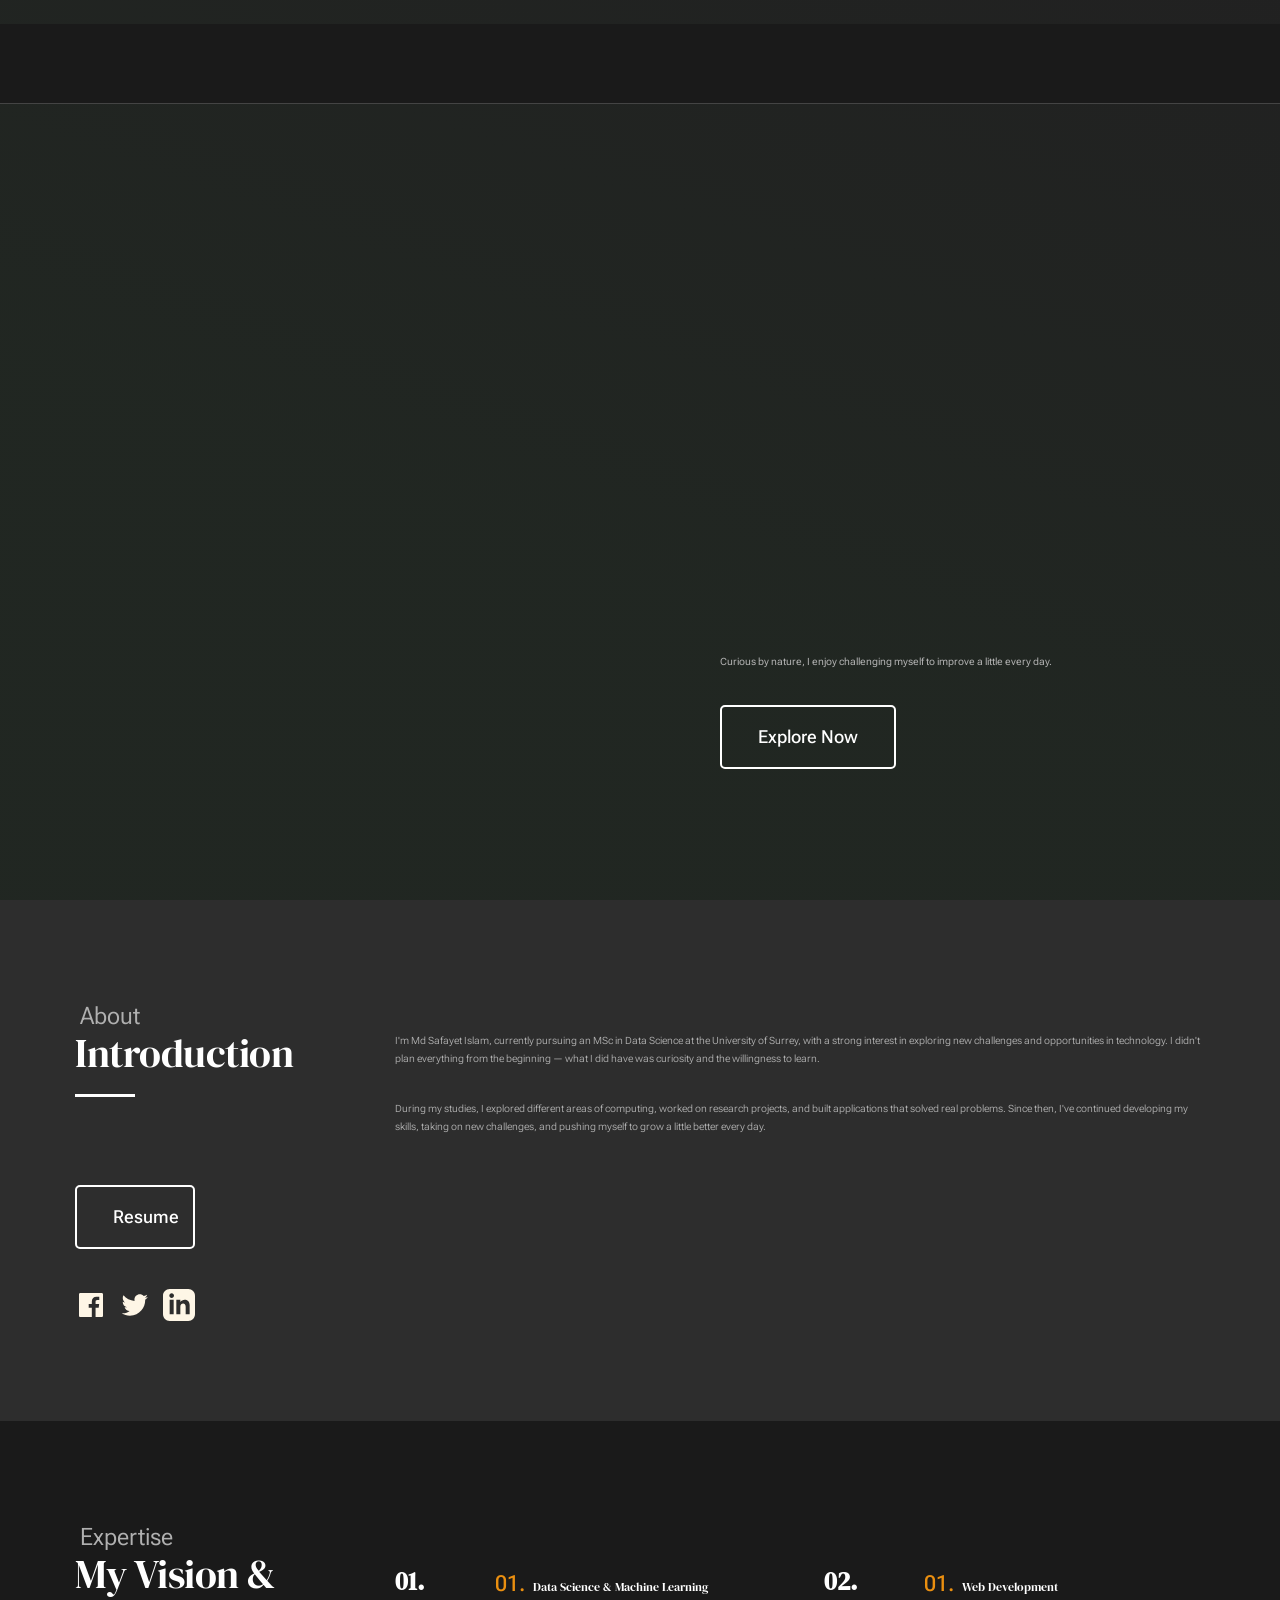
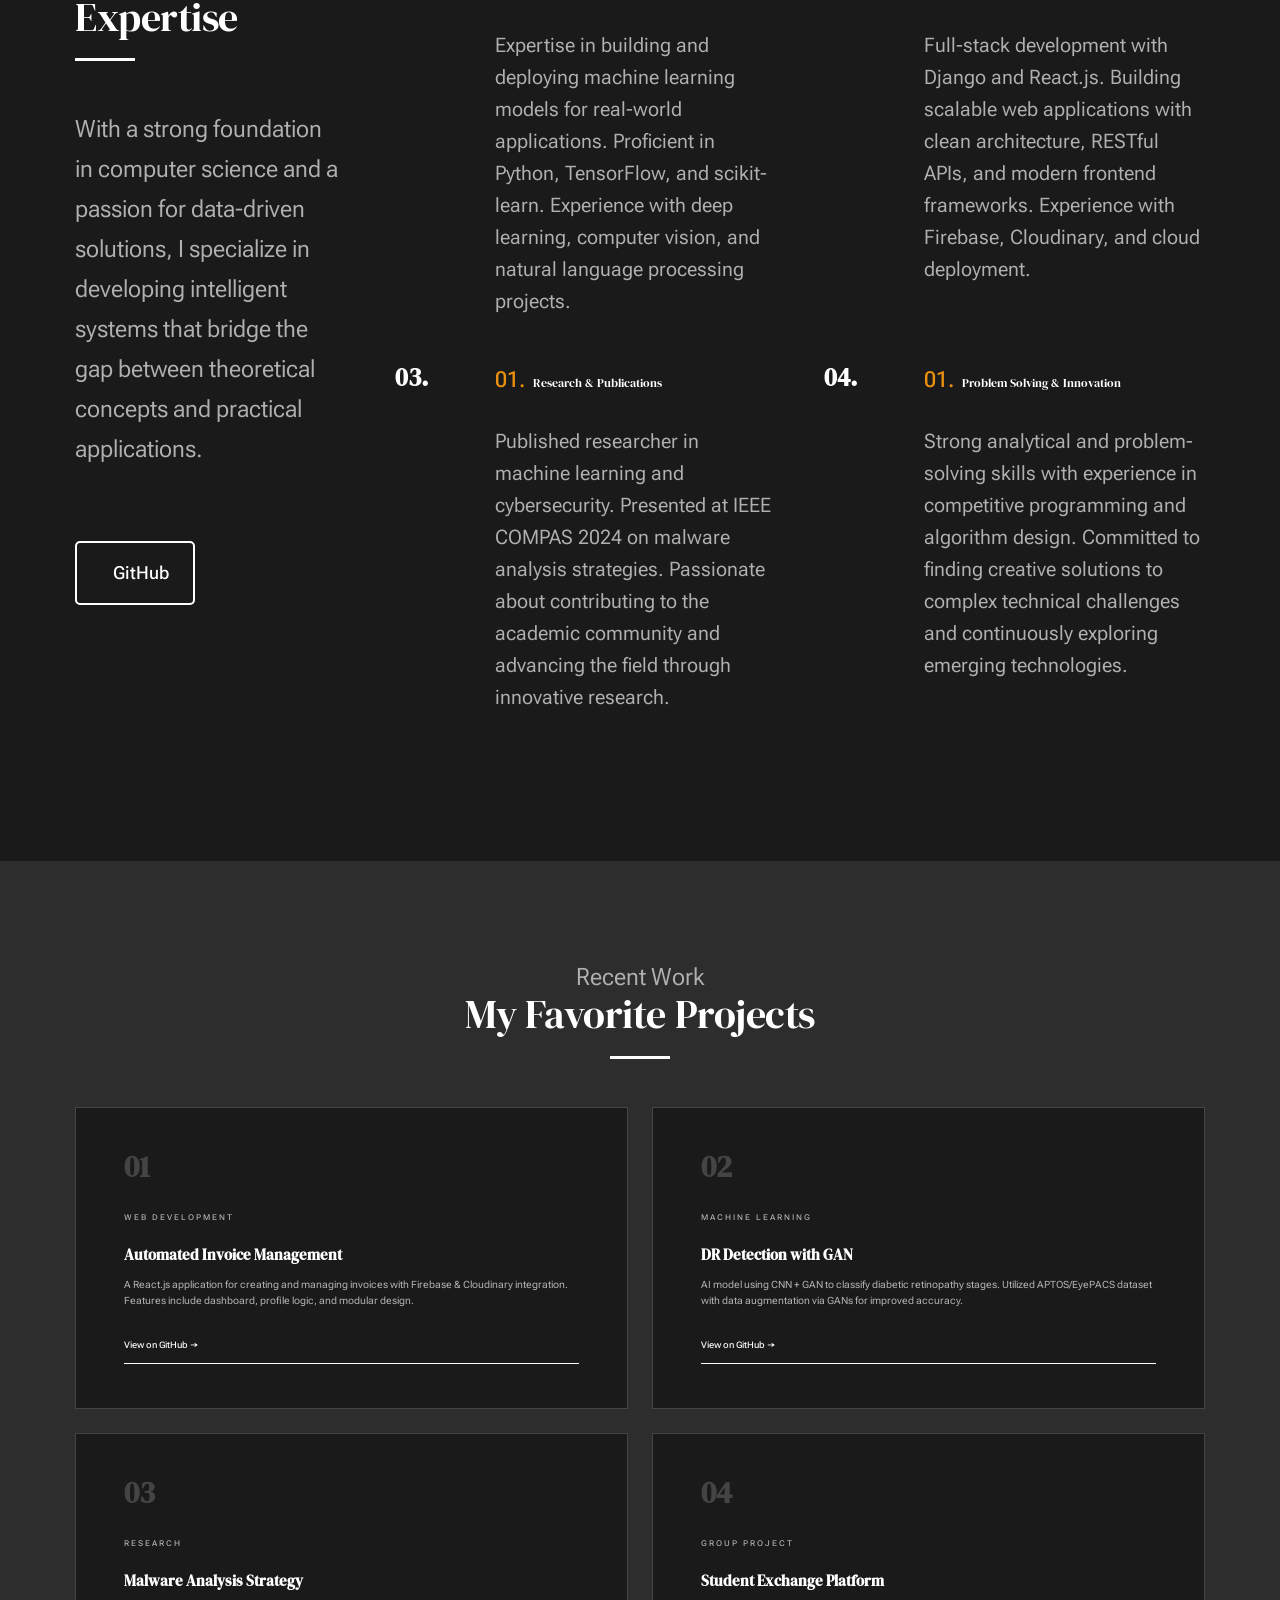
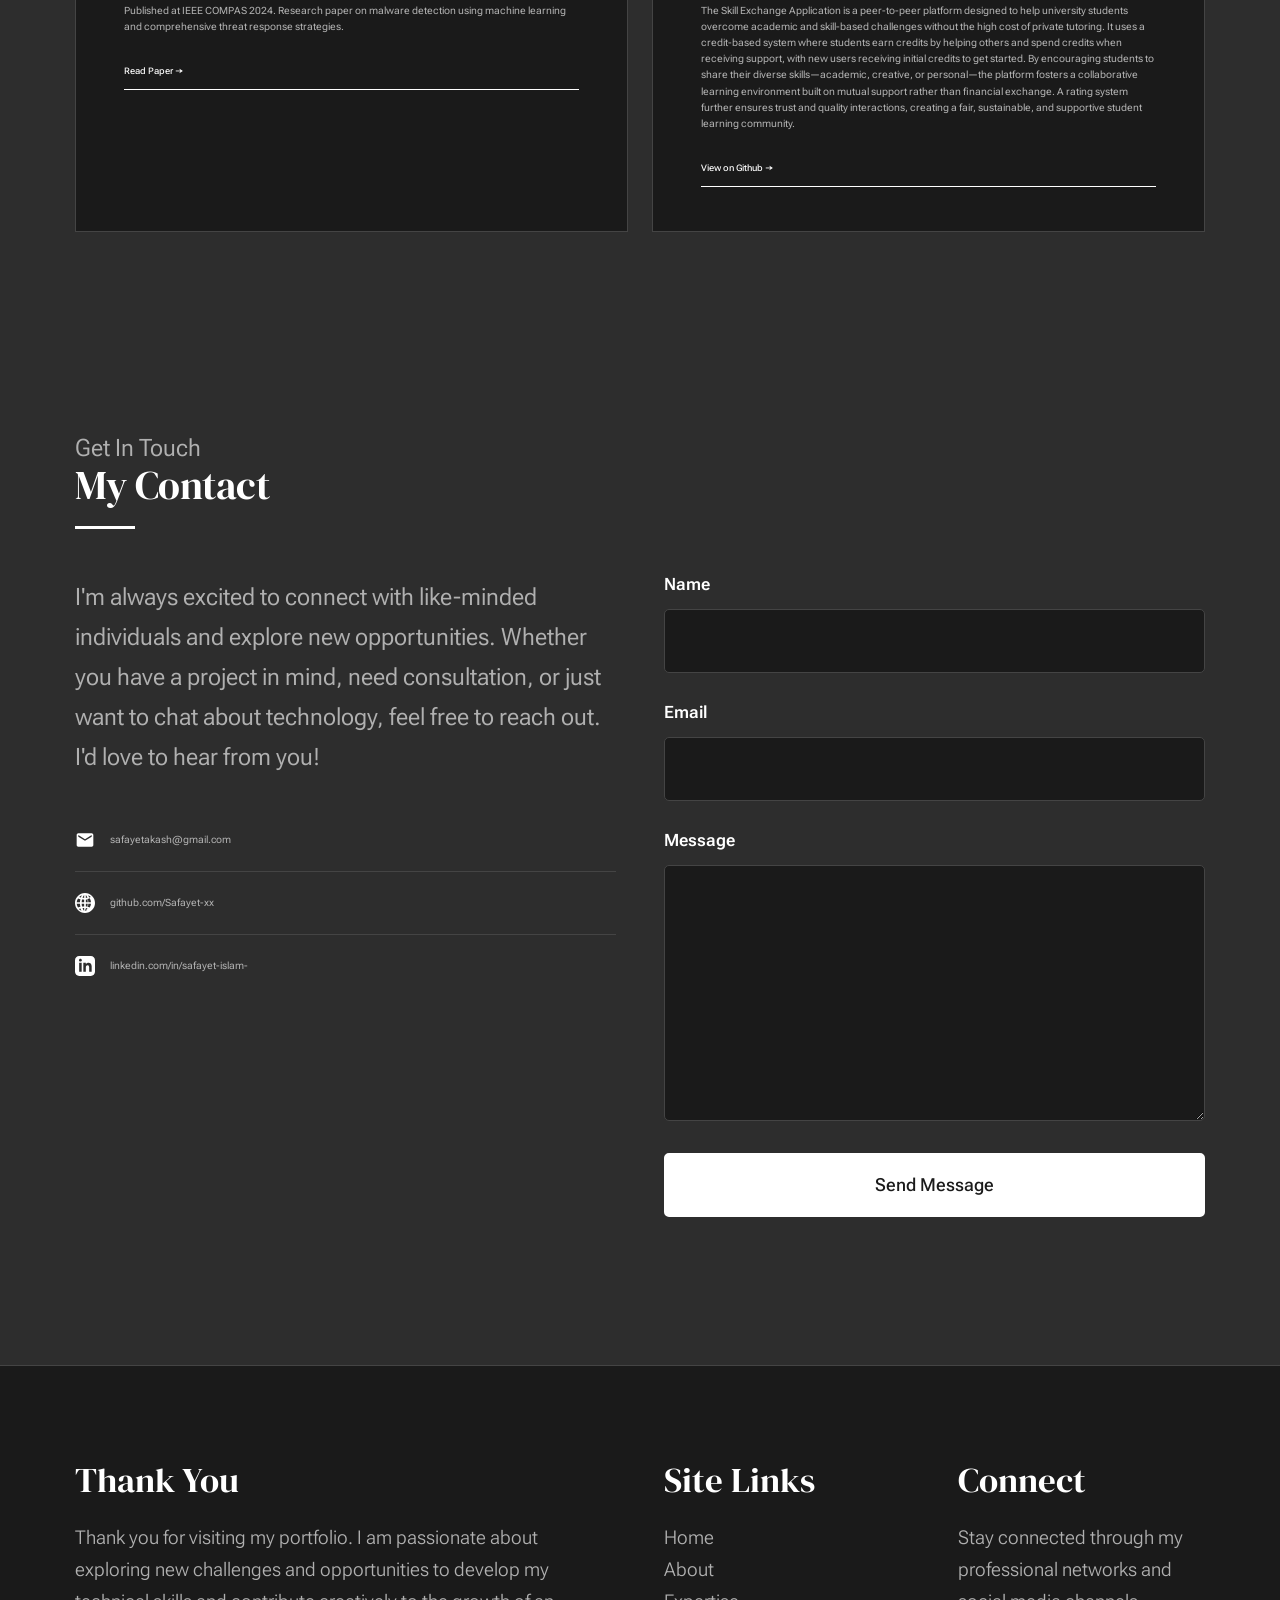
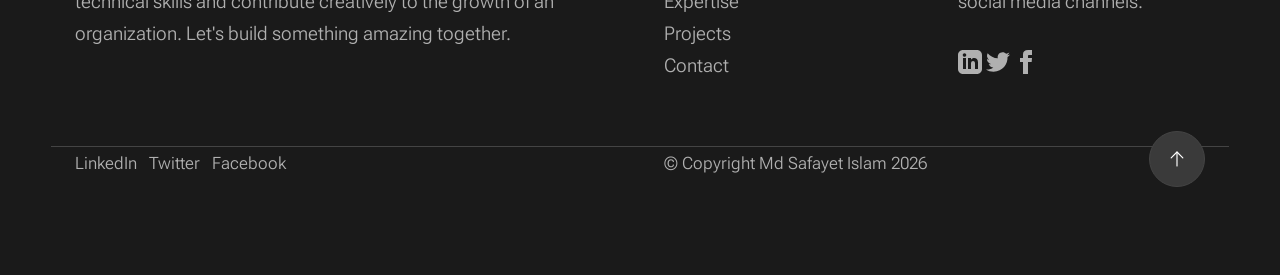
==== commit ccbfedc2: "day4" ====
--- a/index.html
+++ b/index.html
@@ -241,7 +241,7 @@
                         </div>
 
                         <div class="s-expertise__content-btn grid-section-split__bottom">
-                            <a href="https://github.com/Safayet-xx" target="_blank" class="btn btn--stroke u-fullwidth">View My GitHub</a>
+                            <a href="https://github.com/Safayet-xx" target="_blank" class="btn btn--stroke u-fullwidth">GitHub</a>
                         </div>
 
                     </div>
@@ -309,8 +309,20 @@
                                 </div>
                             </div>
 
-                            <!-- Add more projects here -->
-
+                            <!-- Project 3 -->
+                            <div class="project-card">
+                                <div class="project-card__number">04</div>
+                                <div class="project-card__content">
+                                    <span class="project-card__tag">Group Project</span>
+                                    <h3 class="project-card__title">Student Exchange Platform</h3>
+                                    <p class="project-card__desc">
+                                        The Skill Exchange Application is a peer-to-peer platform designed to help university students overcome academic and skill-based challenges without the high cost of private tutoring. It uses a credit-based system where students earn credits by helping others and spend credits when receiving support, with new users receiving initial credits to get started. By encouraging students to share their diverse skills—academic, creative, or personal—the platform fosters a collaborative learning environment built on mutual support rather than financial exchange. A rating system further ensures trust and quality interactions, creating a fair, sustainable, and supportive student learning community.
+                                    </p>
+                                    <a class="project-card__link" href="https://github.com/Safayet-xx/Exchange_.git" target="_blank">
+                                        View on Github &rarr;
+                                    </a>
+                                </div>
+                            </div>
                         </div>
                     </div>
                 </div>
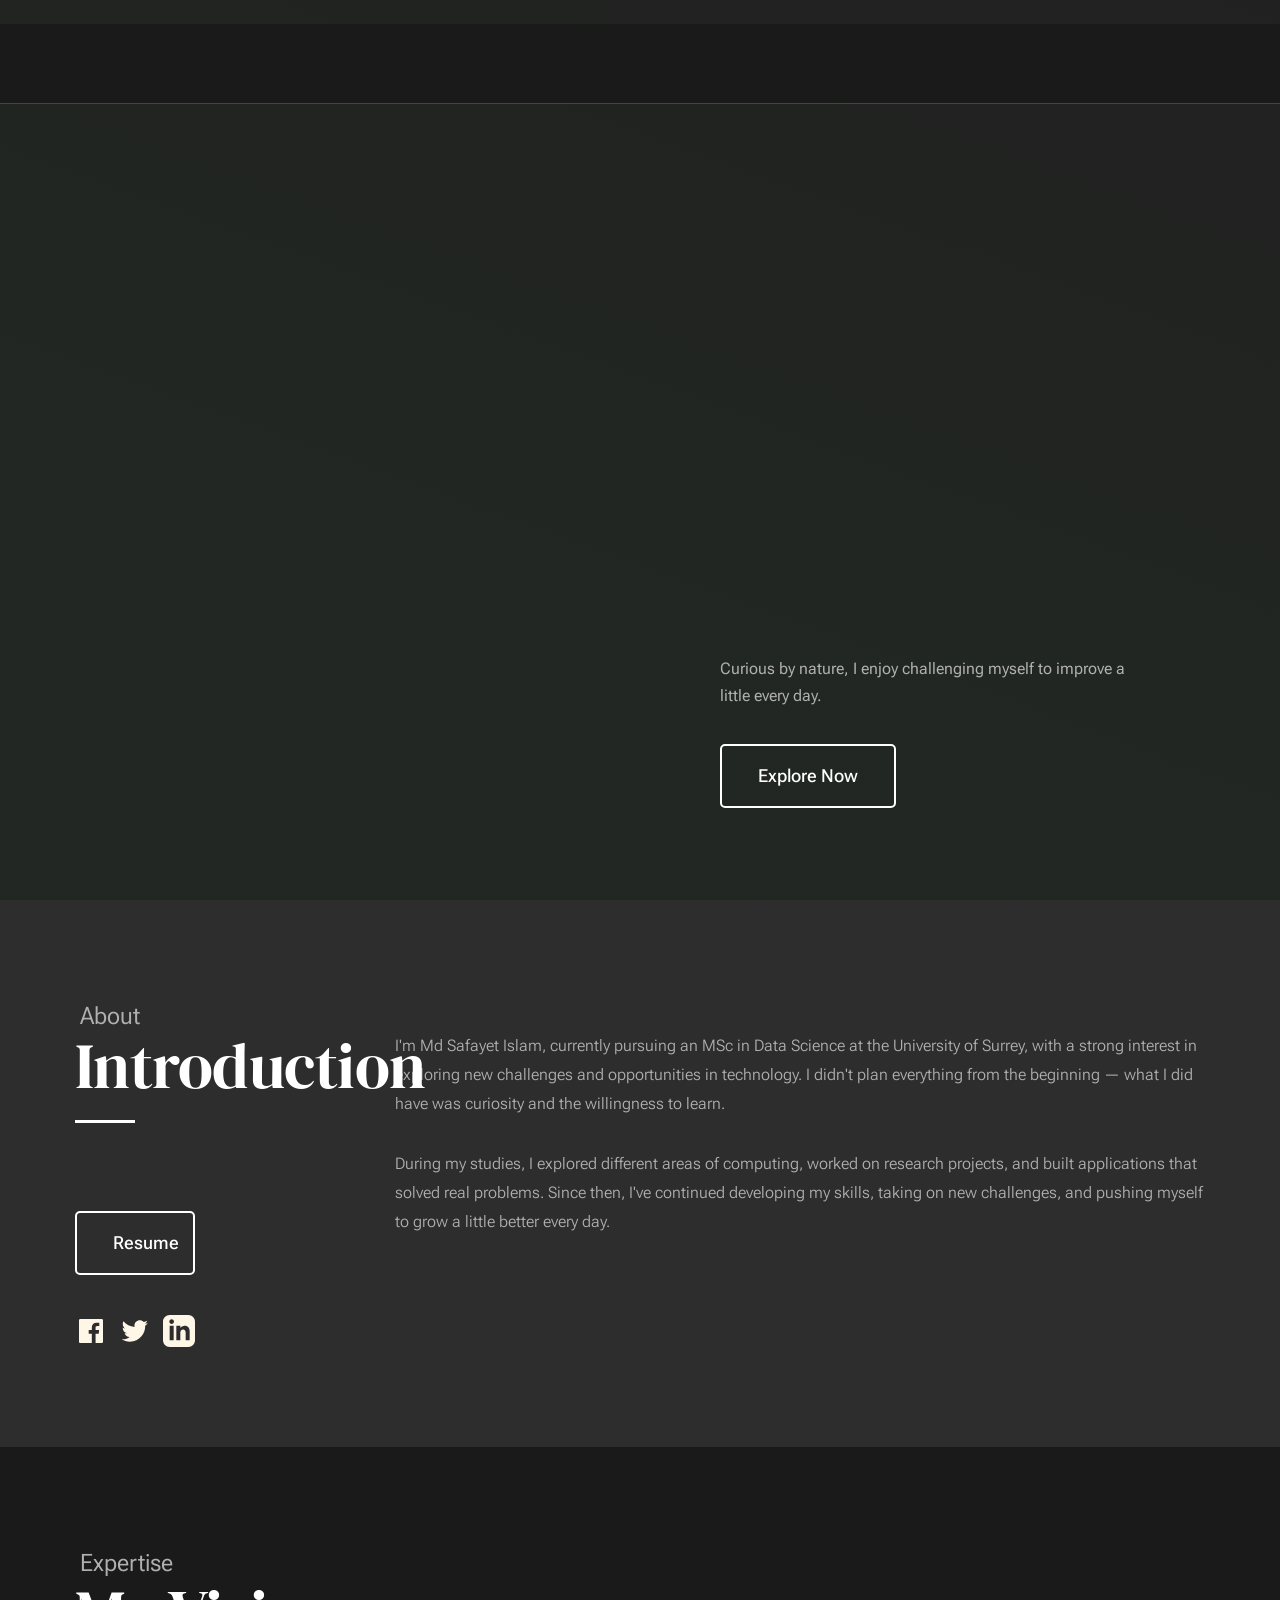
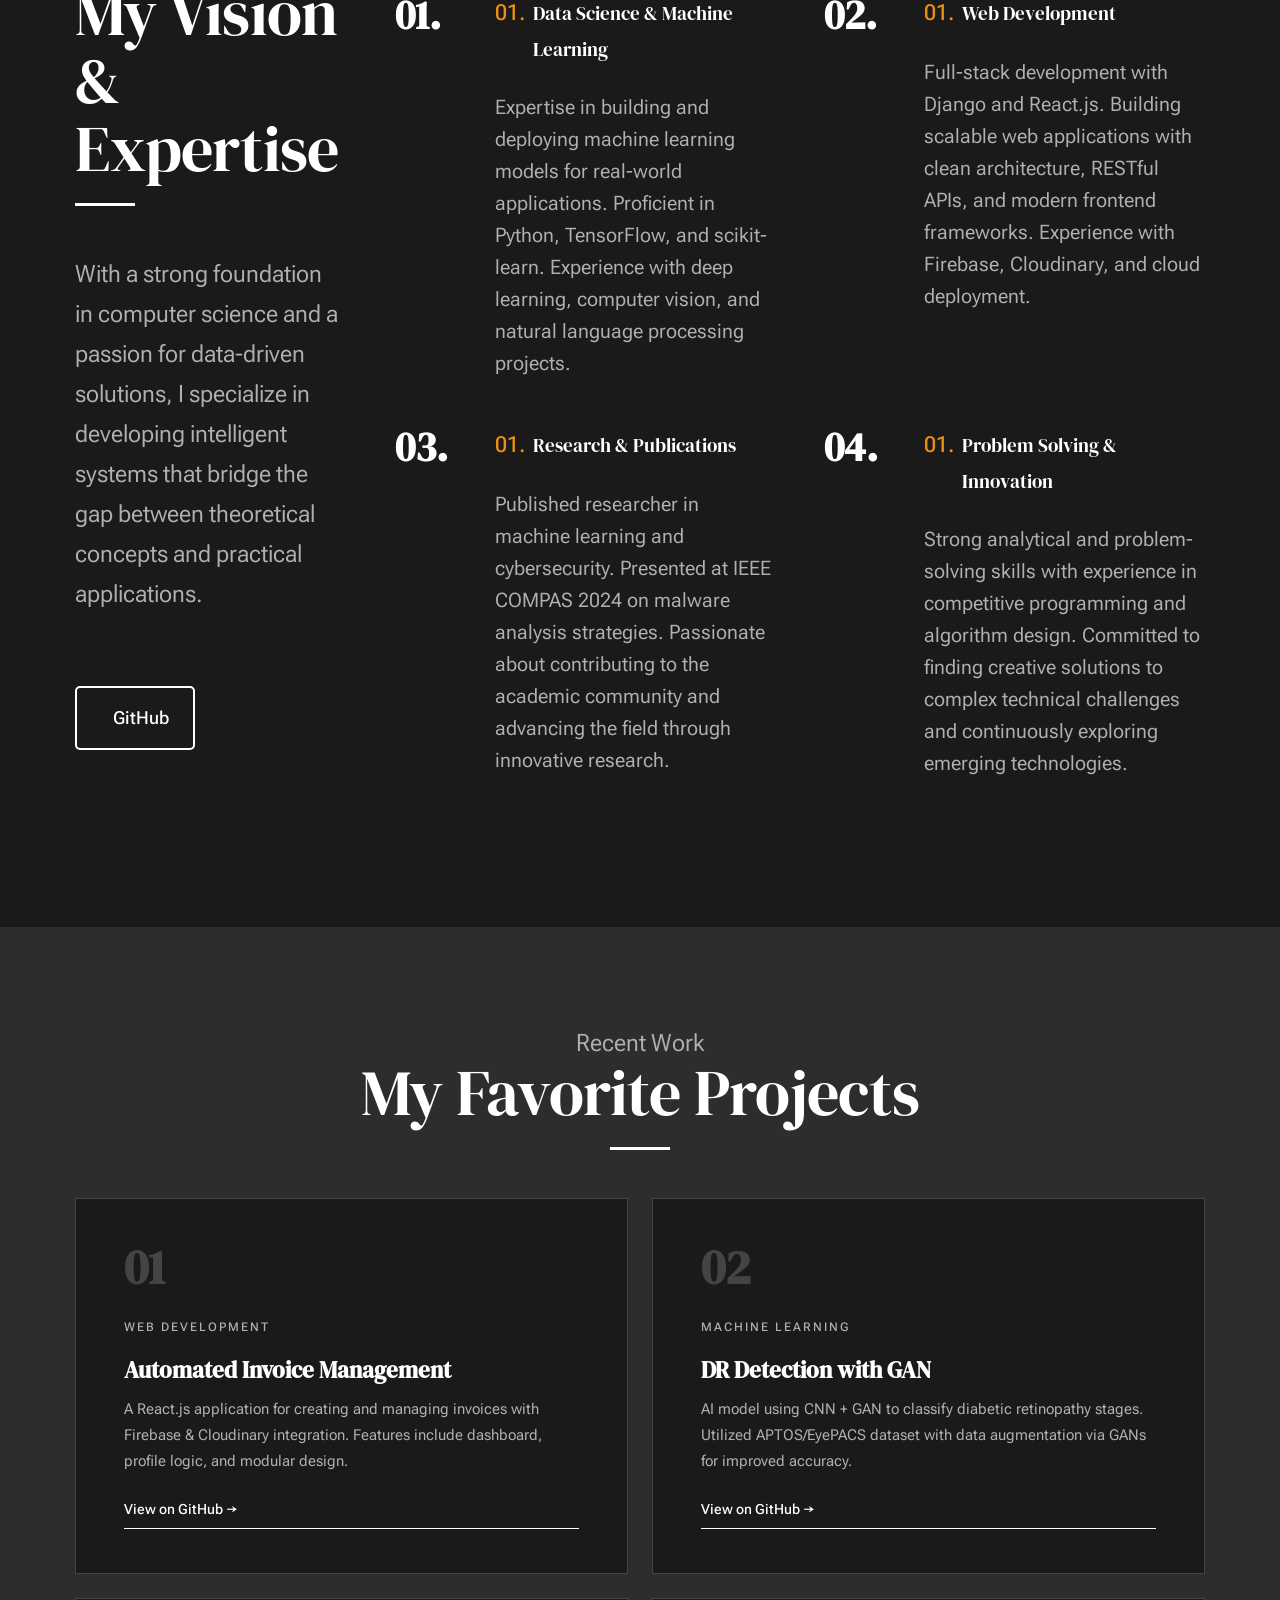
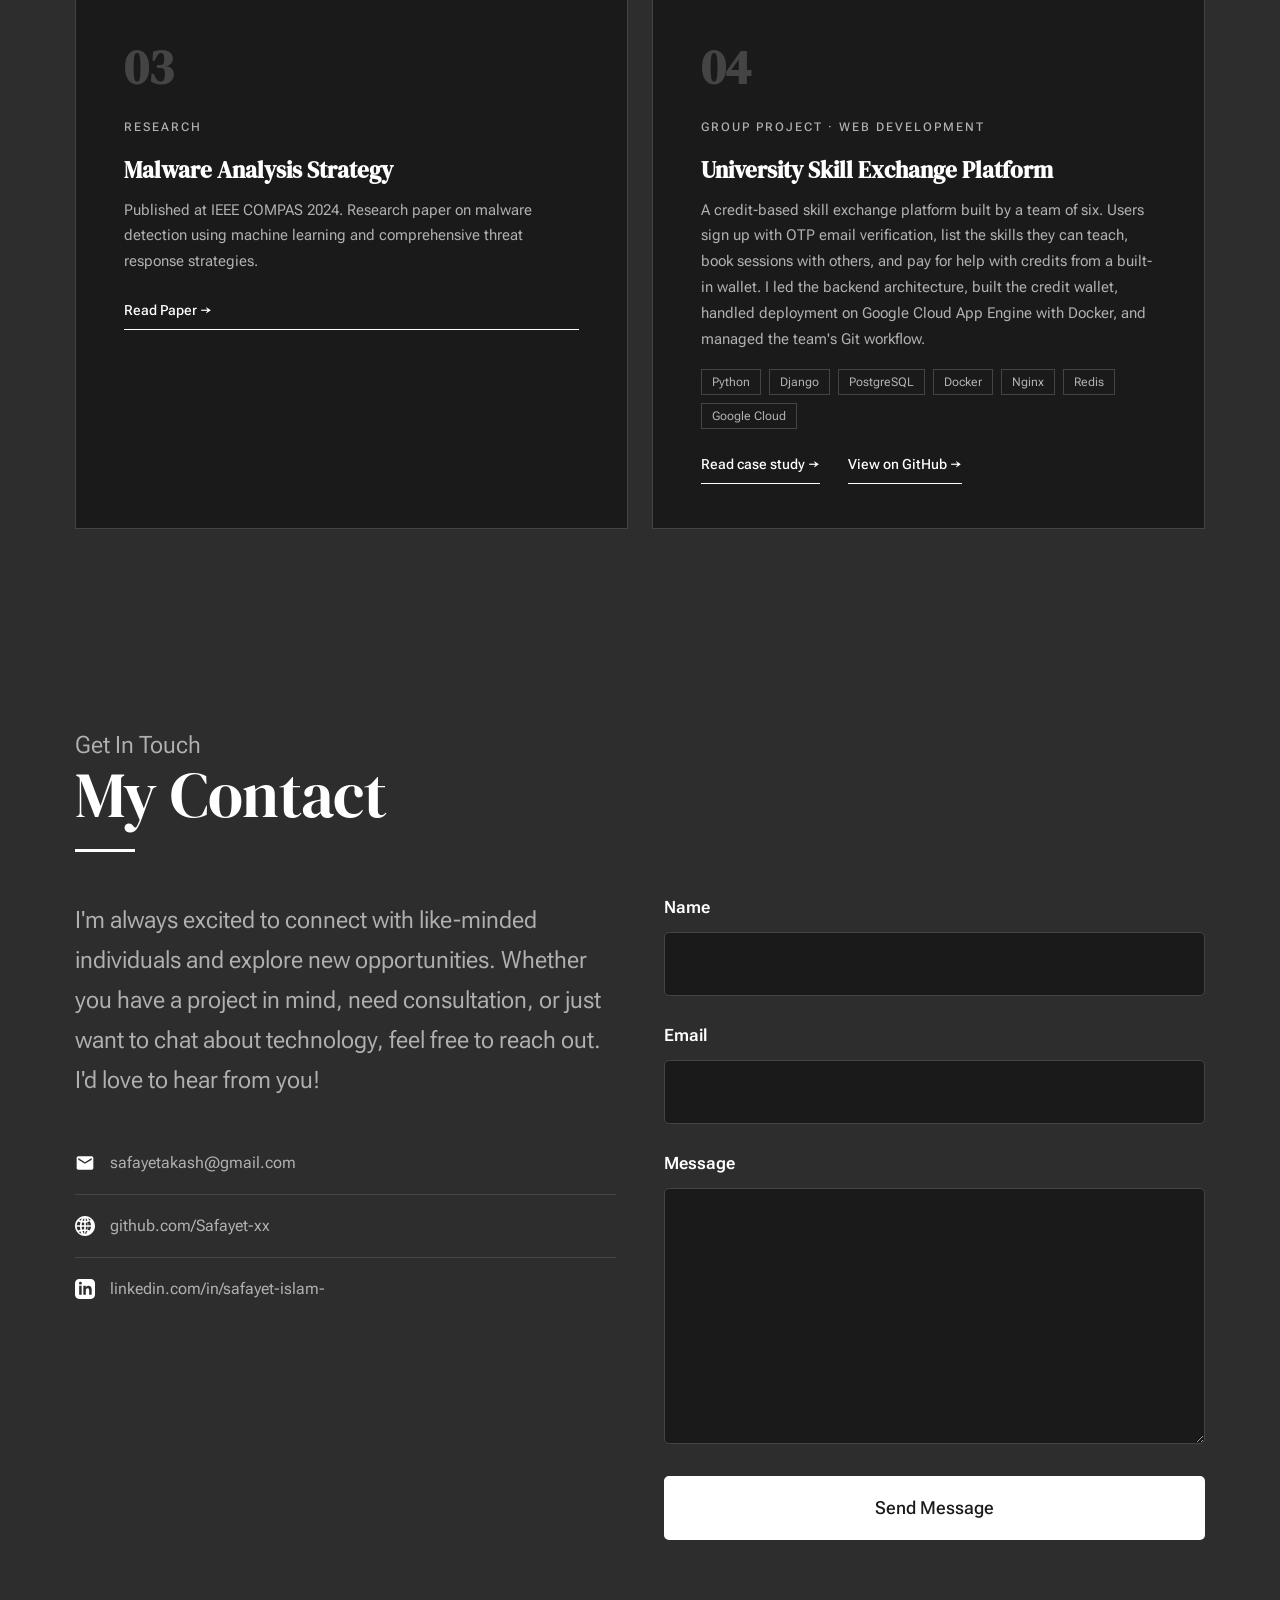
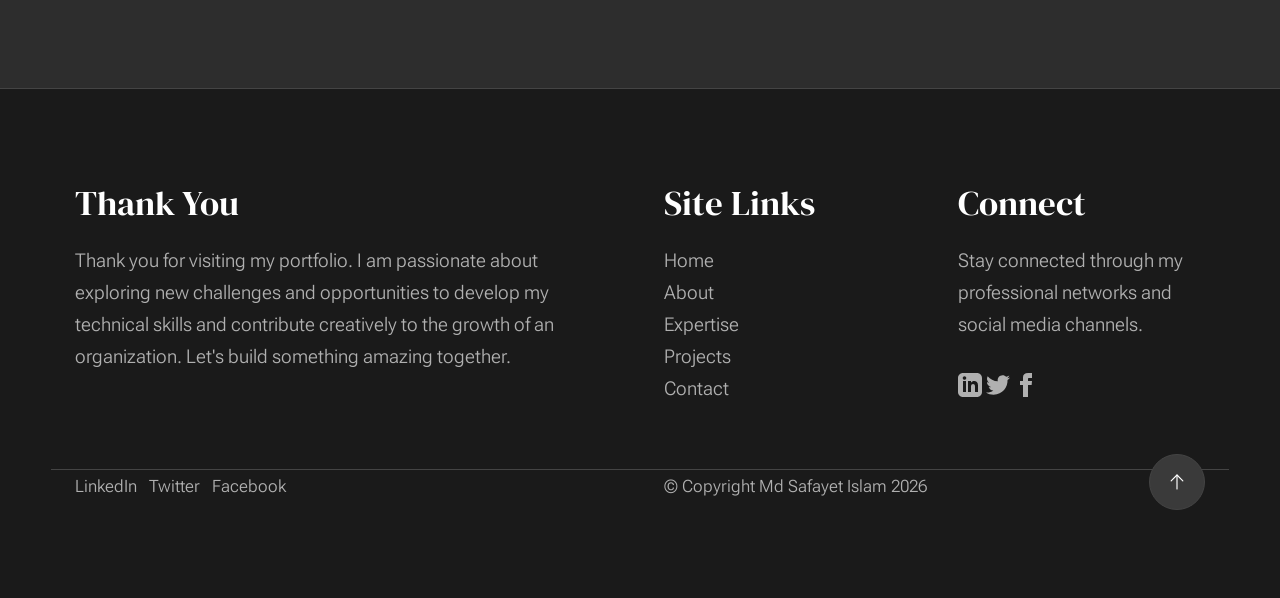
==== commit c37a96e3: "Add Skill Exchange case study page; fix tiny text in custom theme - New projects/skill-exchange.html" ====
--- a/index.html
+++ b/index.html
@@ -309,18 +309,35 @@
                                 </div>
                             </div>
 
-                            <!-- Project 3 -->
+                            <!-- Project 4 -->
                             <div class="project-card">
                                 <div class="project-card__number">04</div>
                                 <div class="project-card__content">
-                                    <span class="project-card__tag">Group Project</span>
-                                    <h3 class="project-card__title">Student Exchange Platform</h3>
+                                    <span class="project-card__tag">Group Project &middot; Web Development</span>
+                                    <h3 class="project-card__title">University Skill Exchange Platform</h3>
                                     <p class="project-card__desc">
-                                        The Skill Exchange Application is a peer-to-peer platform designed to help university students overcome academic and skill-based challenges without the high cost of private tutoring. It uses a credit-based system where students earn credits by helping others and spend credits when receiving support, with new users receiving initial credits to get started. By encouraging students to share their diverse skills—academic, creative, or personal—the platform fosters a collaborative learning environment built on mutual support rather than financial exchange. A rating system further ensures trust and quality interactions, creating a fair, sustainable, and supportive student learning community.
+                                        A credit-based skill exchange platform built by a team of six. Users sign up with OTP email
+                                        verification, list the skills they can teach, book sessions with others, and pay for help with
+                                        credits from a built-in wallet. I led the backend architecture, built the credit wallet, handled
+                                        deployment on Google Cloud App Engine with Docker, and managed the team's Git workflow.
                                     </p>
-                                    <a class="project-card__link" href="https://github.com/Safayet-xx/Exchange_.git" target="_blank">
-                                        View on Github &rarr;
-                                    </a>
+                                    <ul class="project-card__tech">
+                                        <li>Python</li>
+                                        <li>Django</li>
+                                        <li>PostgreSQL</li>
+                                        <li>Docker</li>
+                                        <li>Nginx</li>
+                                        <li>Redis</li>
+                                        <li>Google Cloud</li>
+                                    </ul>
+                                    <div class="project-card__links">
+                                        <a class="project-card__link" href="projects/skill-exchange.html">
+                                            Read case study &rarr;
+                                        </a>
+                                        <a class="project-card__link" href="https://github.com/Safayet-xx/Exchange_" target="_blank">
+                                            View on GitHub &rarr;
+                                        </a>
+                                    </div>
                                 </div>
                             </div>
                         </div>
--- a/css/custom.css
+++ b/css/custom.css
@@ -49,7 +49,7 @@
 .s-header__logo a {
     color: var(--dark-text) !important;
     font-weight: 700;
-    font-size: 1.2rem;
+    font-size: 19.2px;
     text-decoration: none;
     letter-spacing: 0.5px;
 }
@@ -138,7 +138,7 @@
 
 .s-intro__content-pretitle {
     color: var(--dark-text-muted) !important;
-    font-size: 1rem !important;
+    font-size: 16px !important;
     letter-spacing: 2px !important;
     text-transform: uppercase !important;
     margin-bottom: 20px !important;
@@ -146,7 +146,7 @@
 
 .s-intro__content-title {
     color: var(--dark-text) !important;
-    font-size: clamp(2.5rem, 5vw, 4.5rem) !important;
+    font-size: clamp(40px, 5vw, 72px) !important;
     line-height: 1.1 !important;
     font-weight: 700 !important;
     margin-bottom: 30px !important;
@@ -164,7 +164,7 @@
 
 .s-intro__content-text .intro-desc {
     color: var(--dark-text-muted);
-    font-size: 1rem;
+    font-size: 16px;
     line-height: 1.7;
     margin-bottom: 35px;
     max-width: 500px;
@@ -208,7 +208,7 @@
 
 .s-about .section-header .text-display-title {
     color: var(--dark-text) !important;
-    font-size: clamp(2.5rem, 5vw, 4rem) !important;
+    font-size: clamp(40px, 5vw, 64px) !important;
     position: relative;
 }
 
@@ -223,7 +223,7 @@
 
 .s-about .attention-getter {
     color: var(--dark-text-muted) !important;
-    font-size: 1rem !important;
+    font-size: 16px !important;
     line-height: 1.8 !important;
 }
 
@@ -260,7 +260,7 @@
 
 .s-expertise .text-display-title {
     color: var(--dark-text) !important;
-    font-size: clamp(2.5rem, 5vw, 4rem) !important;
+    font-size: clamp(40px, 5vw, 64px) !important;
 }
 
 .s-expertise .text-display-title::after {
@@ -290,7 +290,7 @@
     position: absolute;
     left: 0;
     top: 0;
-    font-size: 2.5rem;
+    font-size: 40px;
     font-weight: 700;
     color: var(--dark-text);
     font-family: var(--font-2);
@@ -303,7 +303,7 @@
 
 .s-expertise .list-items__item-title {
     color: var(--dark-text) !important;
-    font-size: 1.2rem !important;
+    font-size: 19.2px !important;
 }
 
 .s-expertise .list-items__item-text p {
@@ -336,7 +336,7 @@
 
 .s-portfolio .text-display-title {
     color: var(--dark-text) !important;
-    font-size: clamp(2.5rem, 5vw, 4rem) !important;
+    font-size: clamp(40px, 5vw, 64px) !important;
     text-align: center !important;
 }
 
@@ -375,7 +375,7 @@
 }
 
 .project-card__number {
-    font-size: 3rem;
+    font-size: 48px;
     font-weight: 700;
     color: var(--dark-border);
     font-family: var(--font-2);
@@ -395,7 +395,7 @@
 .project-card__tag {
     display: inline-block;
     color: var(--dark-text-muted);
-    font-size: 0.75rem;
+    font-size: 12px;
     text-transform: uppercase;
     letter-spacing: 2px;
     font-weight: 500;
@@ -404,7 +404,7 @@
 
 .project-card__title {
     color: var(--dark-text) !important;
-    font-size: 1.45rem !important;
+    font-size: 23.2px !important;
     font-weight: 700 !important;
     margin: 0 !important;
     line-height: 1.3;
@@ -414,7 +414,7 @@
 
 .project-card__desc {
     color: var(--dark-text-muted) !important;
-    font-size: 0.95rem !important;
+    font-size: 15.2px !important;
     line-height: 1.7 !important;
     margin: 0 !important;
 }
@@ -422,7 +422,7 @@
 .project-card__link {
     color: var(--dark-text) !important;
     text-decoration: none !important;
-    font-size: 0.9rem !important;
+    font-size: 14.4px !important;
     font-weight: 500;
     display: inline-block;
     margin-top: 8px;
@@ -436,6 +436,30 @@
     border-color: var(--dark-text-muted);
 }
 
+.project-card__links {
+    display: flex;
+    flex-wrap: wrap;
+    gap: 8px 28px;
+}
+
+.project-card__tech {
+    display: flex;
+    flex-wrap: wrap;
+    gap: 8px;
+    list-style: none;
+    margin: 4px 0 0 !important;
+    padding: 0;
+}
+
+.project-card__tech li {
+    color: var(--dark-text-muted);
+    border: 1px solid var(--dark-border);
+    font-size: 12px;
+    line-height: 1;
+    padding: 6px 10px;
+    margin: 0 !important;
+}
+
 @media screen and (max-width: 900px) {
     .project-cards {
         grid-template-columns: 1fr;
@@ -448,11 +472,11 @@
     }
 
     .project-card__number {
-        font-size: 2.5rem;
+        font-size: 40px;
     }
 
     .project-card__title {
-        font-size: 1.2rem !important;
+        font-size: 19.2px !important;
     }
 }
 
@@ -522,7 +546,7 @@
 
 .s-contact .text-display-title {
     color: var(--dark-text) !important;
-    font-size: clamp(2.5rem, 5vw, 4rem) !important;
+    font-size: clamp(40px, 5vw, 64px) !important;
 }
 
 .s-contact .text-display-title::after {
@@ -564,7 +588,7 @@
     gap: 15px;
     padding: 15px 0;
     color: var(--dark-text-muted);
-    font-size: 1rem;
+    font-size: 16px;
     border-bottom: 1px solid var(--dark-border);
 }
 
@@ -762,7 +786,7 @@
     }
 
     .s-expertise .grid-list-items__item::before {
-        font-size: 2rem;
+        font-size: 32px;
     }
 }
 
@@ -772,7 +796,7 @@
     }
 
     .s-intro__content-title {
-        font-size: 2rem !important;
+        font-size: 32px !important;
     }
 
     .s-expertise .grid-list-items__item {
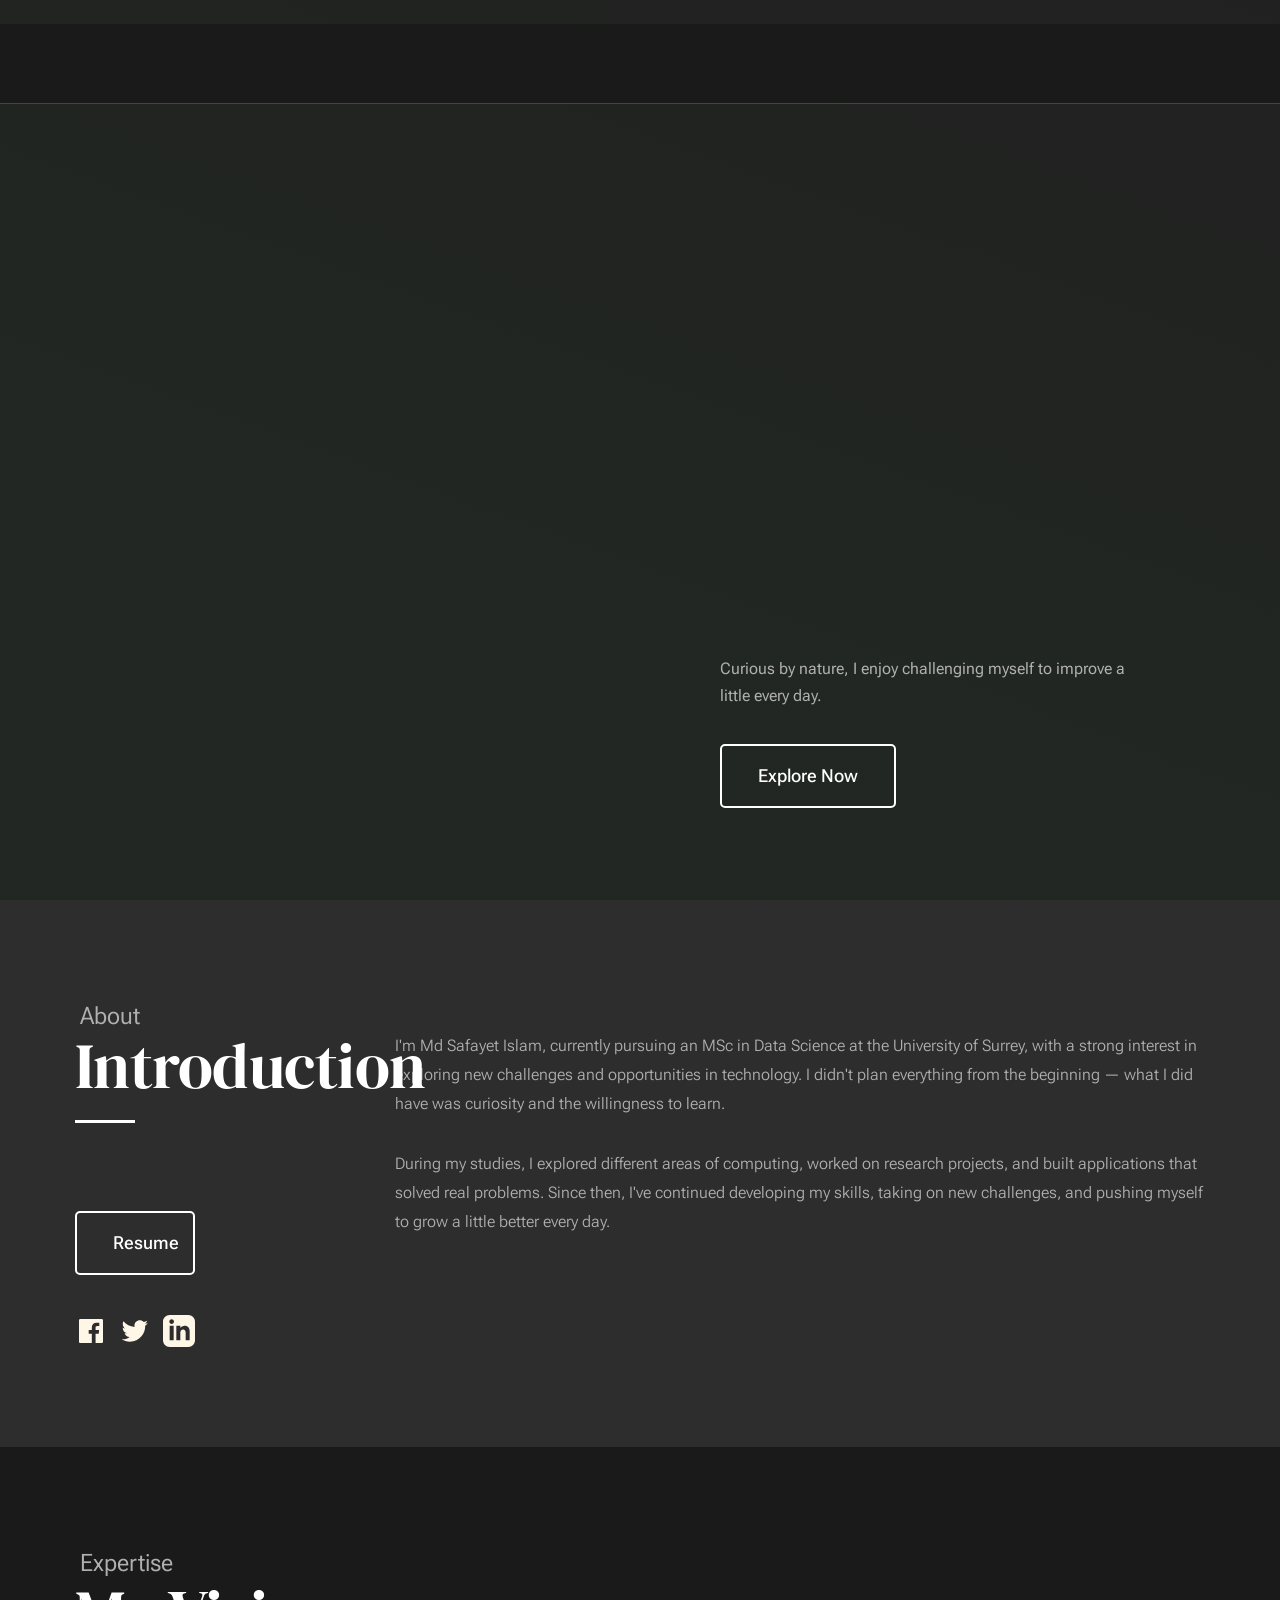
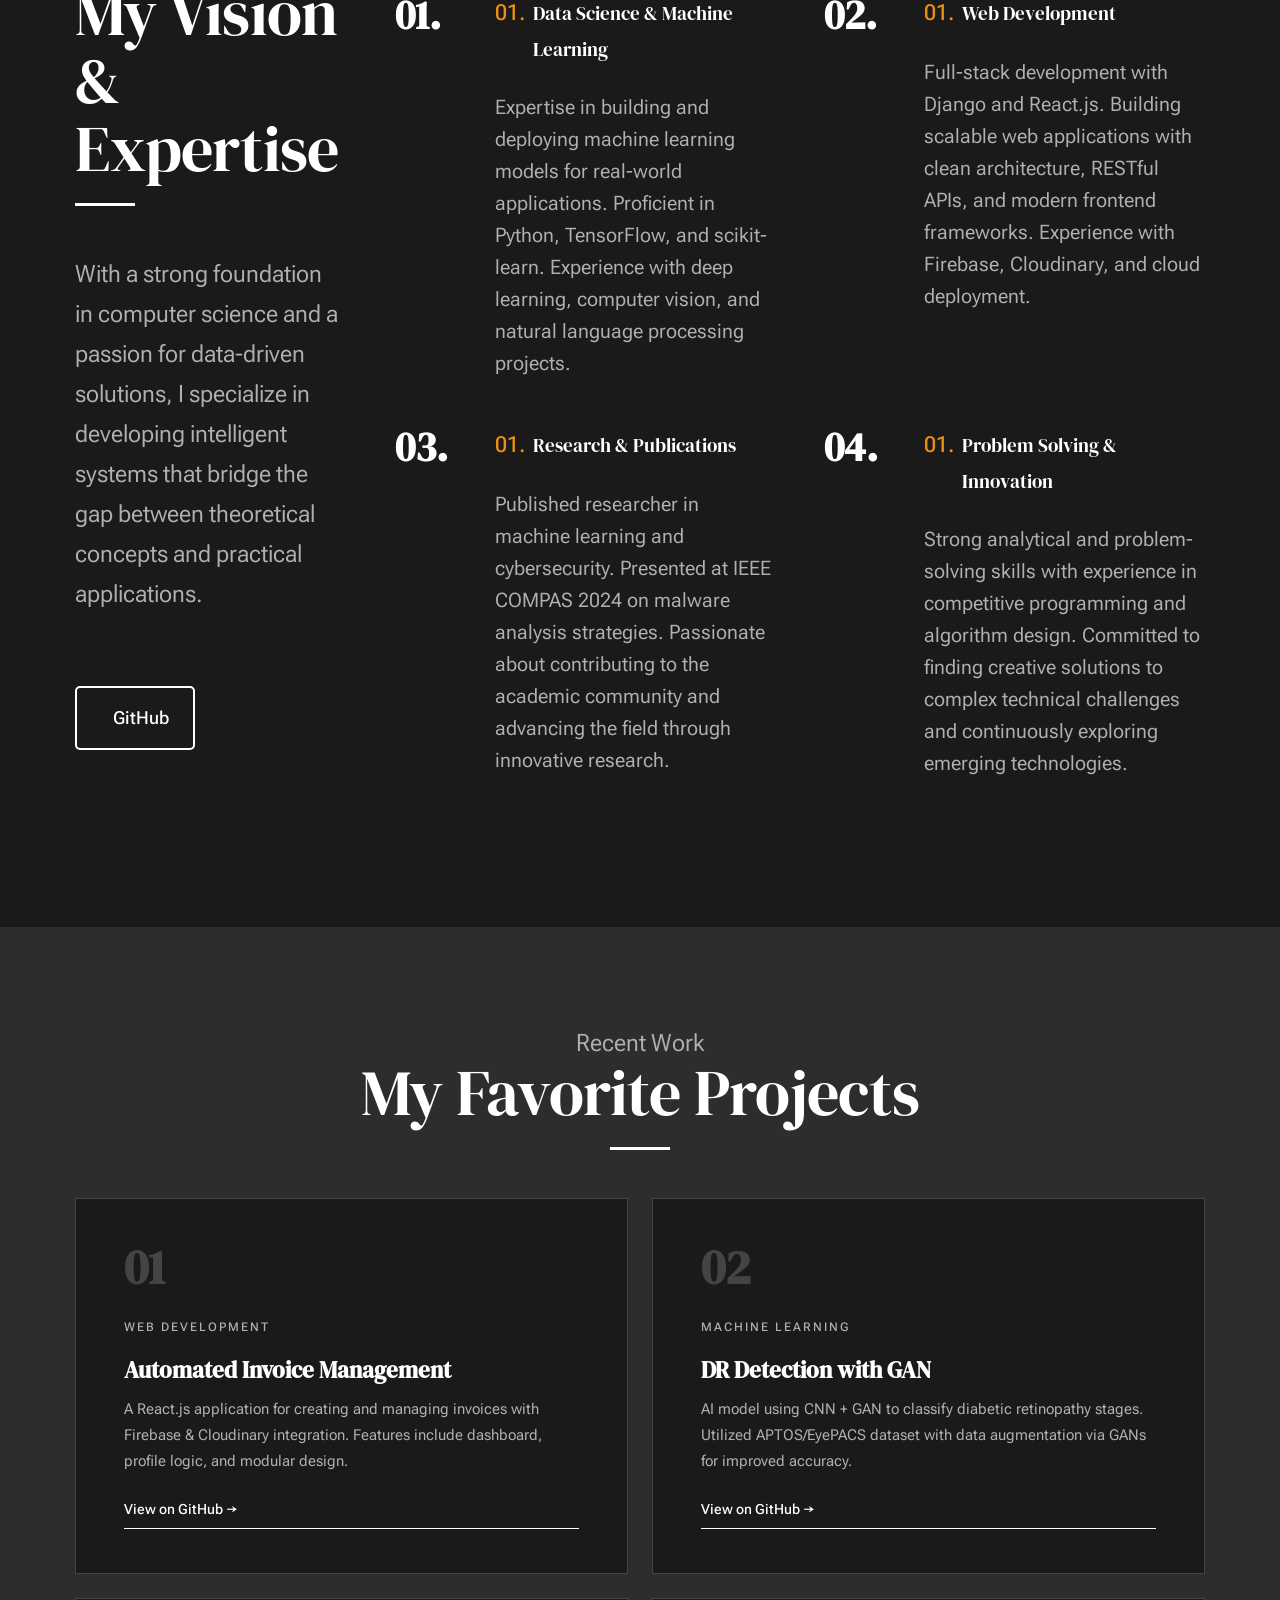
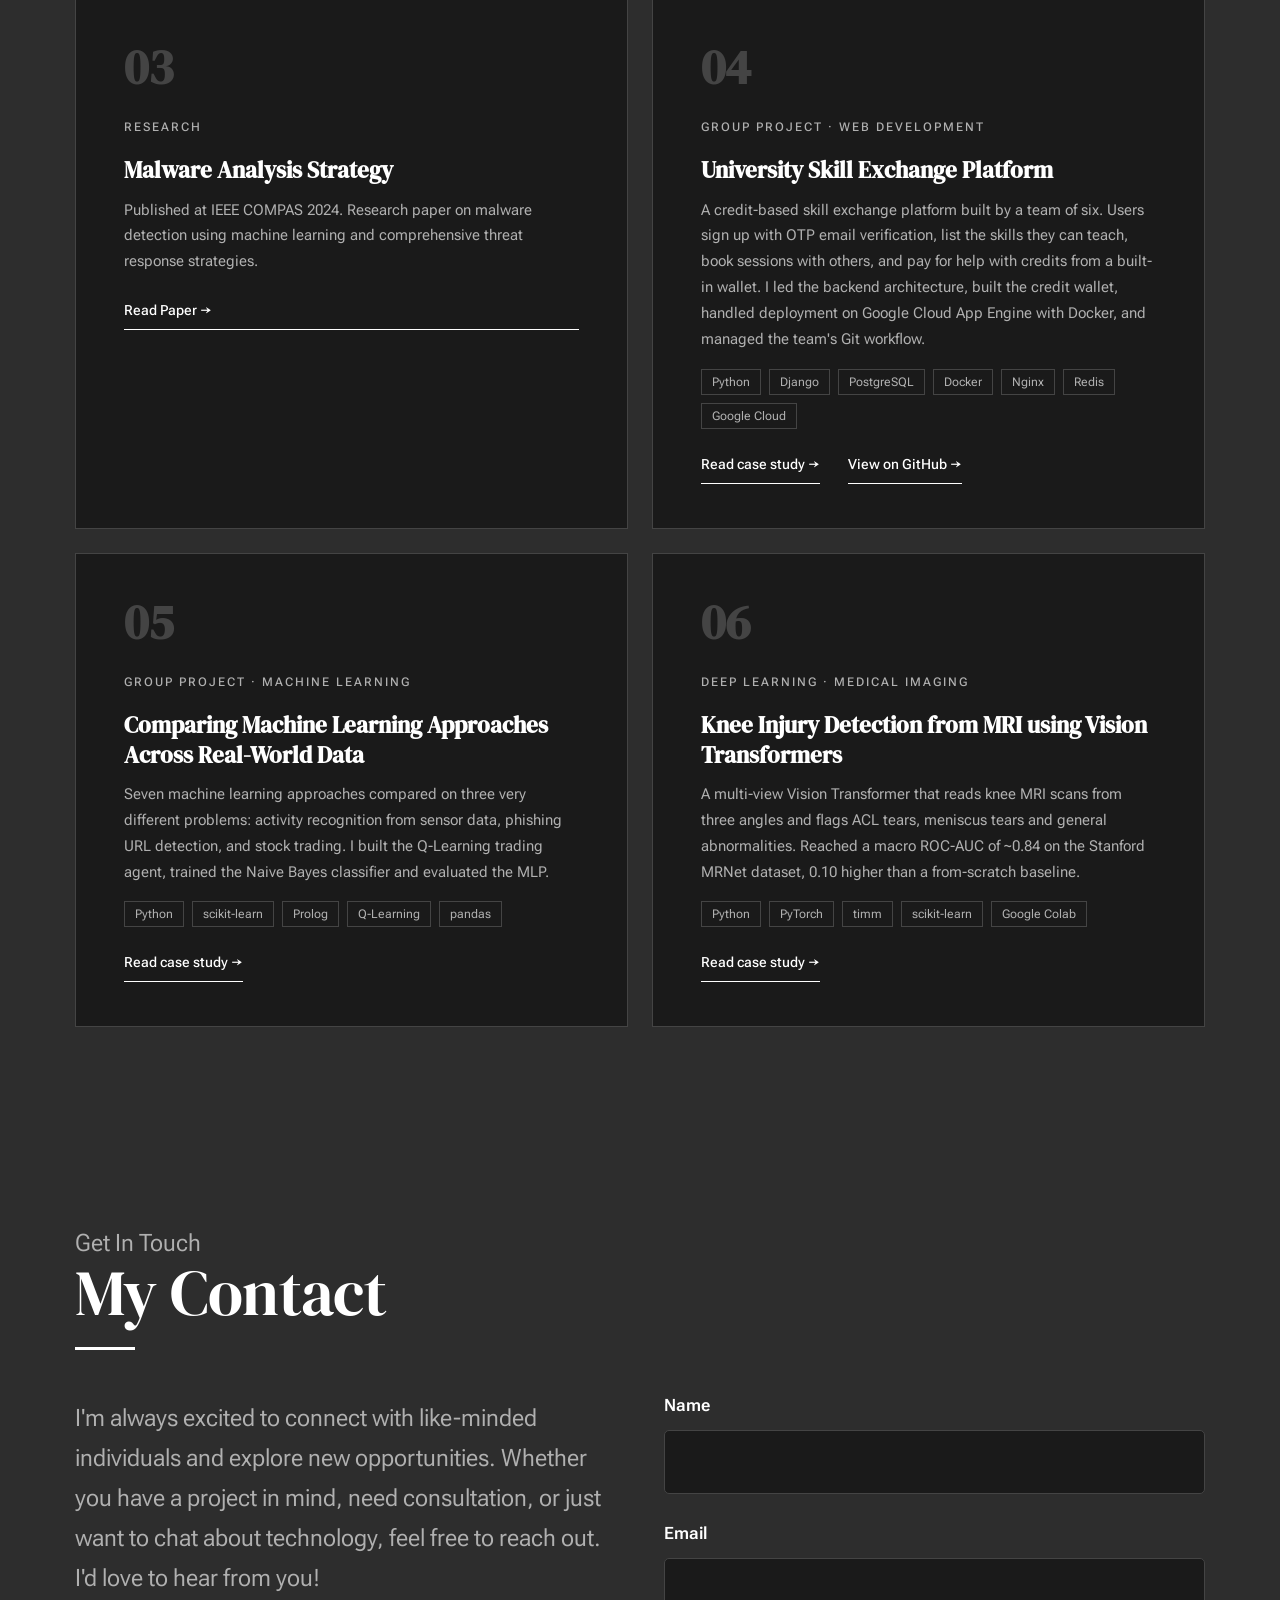
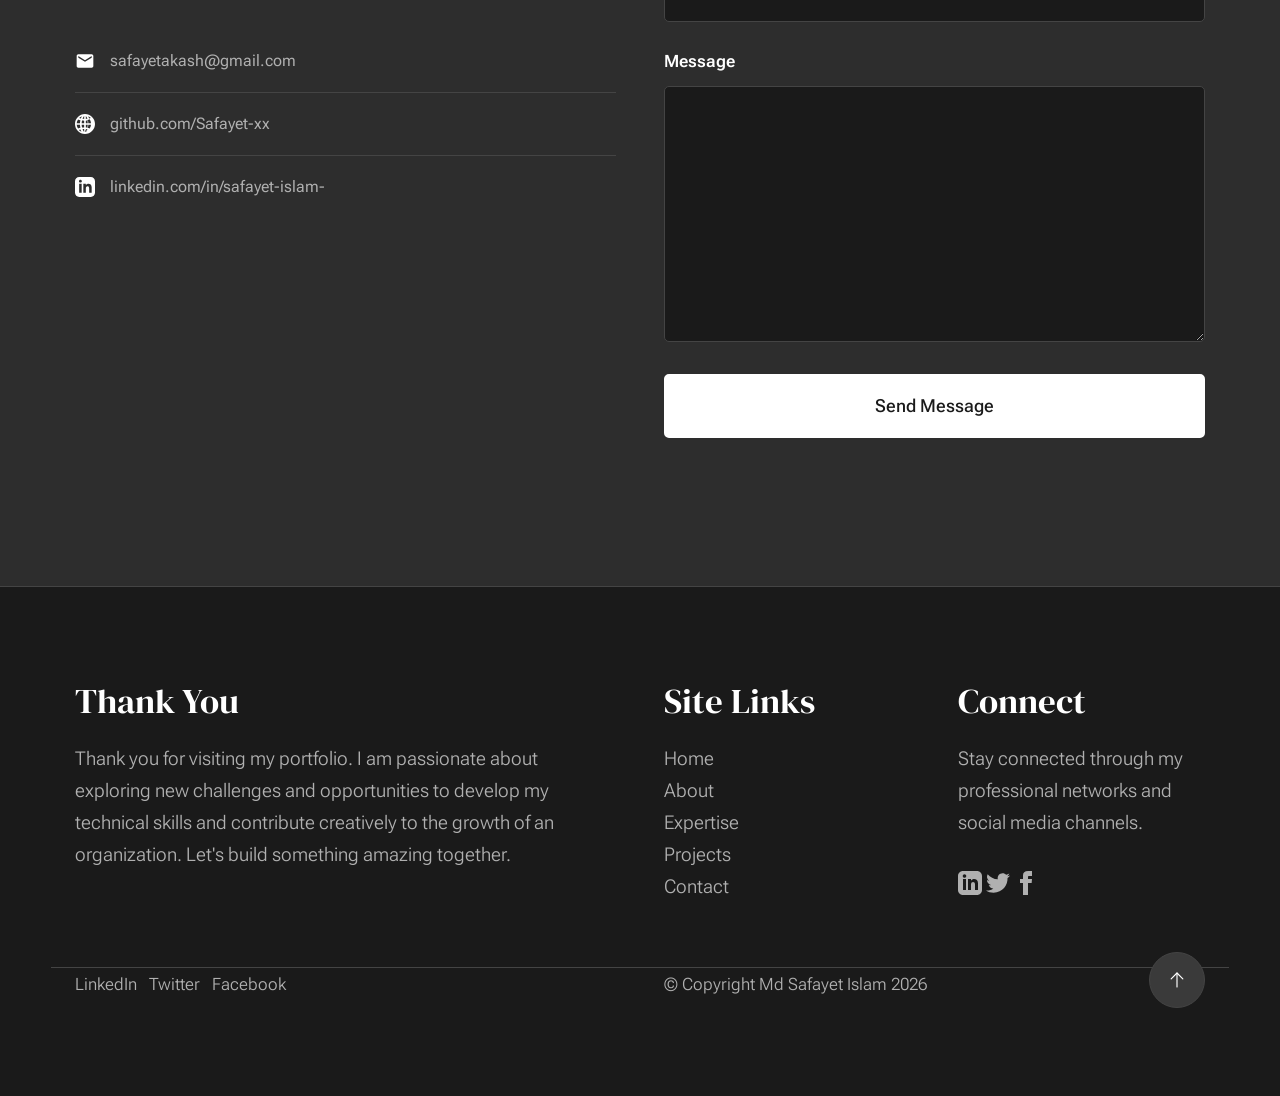
==== commit 5af370d1: "Add ML comparison and knee MRI ViT case studies - New project pages with result bars, stat tiles and" ====
--- a/index.html
+++ b/index.html
@@ -340,6 +340,58 @@
                                     </div>
                                 </div>
                             </div>
+
+                            <!-- Project 5 -->
+                            <div class="project-card">
+                                <div class="project-card__number">05</div>
+                                <div class="project-card__content">
+                                    <span class="project-card__tag">Group Project &middot; Machine Learning</span>
+                                    <h3 class="project-card__title">Comparing Machine Learning Approaches Across Real-World Data</h3>
+                                    <p class="project-card__desc">
+                                        Seven machine learning approaches compared on three very different problems: activity
+                                        recognition from sensor data, phishing URL detection, and stock trading. I built the
+                                        Q-Learning trading agent, trained the Naive Bayes classifier and evaluated the MLP.
+                                    </p>
+                                    <ul class="project-card__tech">
+                                        <li>Python</li>
+                                        <li>scikit-learn</li>
+                                        <li>Prolog</li>
+                                        <li>Q-Learning</li>
+                                        <li>pandas</li>
+                                    </ul>
+                                    <div class="project-card__links">
+                                        <a class="project-card__link" href="projects/ml-comparison.html">
+                                            Read case study &rarr;
+                                        </a>
+                                    </div>
+                                </div>
+                            </div>
+
+                            <!-- Project 6 -->
+                            <div class="project-card">
+                                <div class="project-card__number">06</div>
+                                <div class="project-card__content">
+                                    <span class="project-card__tag">Deep Learning &middot; Medical Imaging</span>
+                                    <h3 class="project-card__title">Knee Injury Detection from MRI using Vision Transformers</h3>
+                                    <p class="project-card__desc">
+                                        A multi-view Vision Transformer that reads knee MRI scans from three angles and flags
+                                        ACL tears, meniscus tears and general abnormalities. Reached a macro ROC-AUC of ~0.84 on
+                                        the Stanford MRNet dataset, 0.10 higher than a from-scratch baseline.
+                                    </p>
+                                    <ul class="project-card__tech">
+                                        <li>Python</li>
+                                        <li>PyTorch</li>
+                                        <li>timm</li>
+                                        <li>scikit-learn</li>
+                                        <li>Google Colab</li>
+                                    </ul>
+                                    <div class="project-card__links">
+                                        <a class="project-card__link" href="projects/knee-mri-vit.html">
+                                            Read case study &rarr;
+                                        </a>
+                                    </div>
+                                </div>
+                            </div>
                         </div>
                     </div>
                 </div>
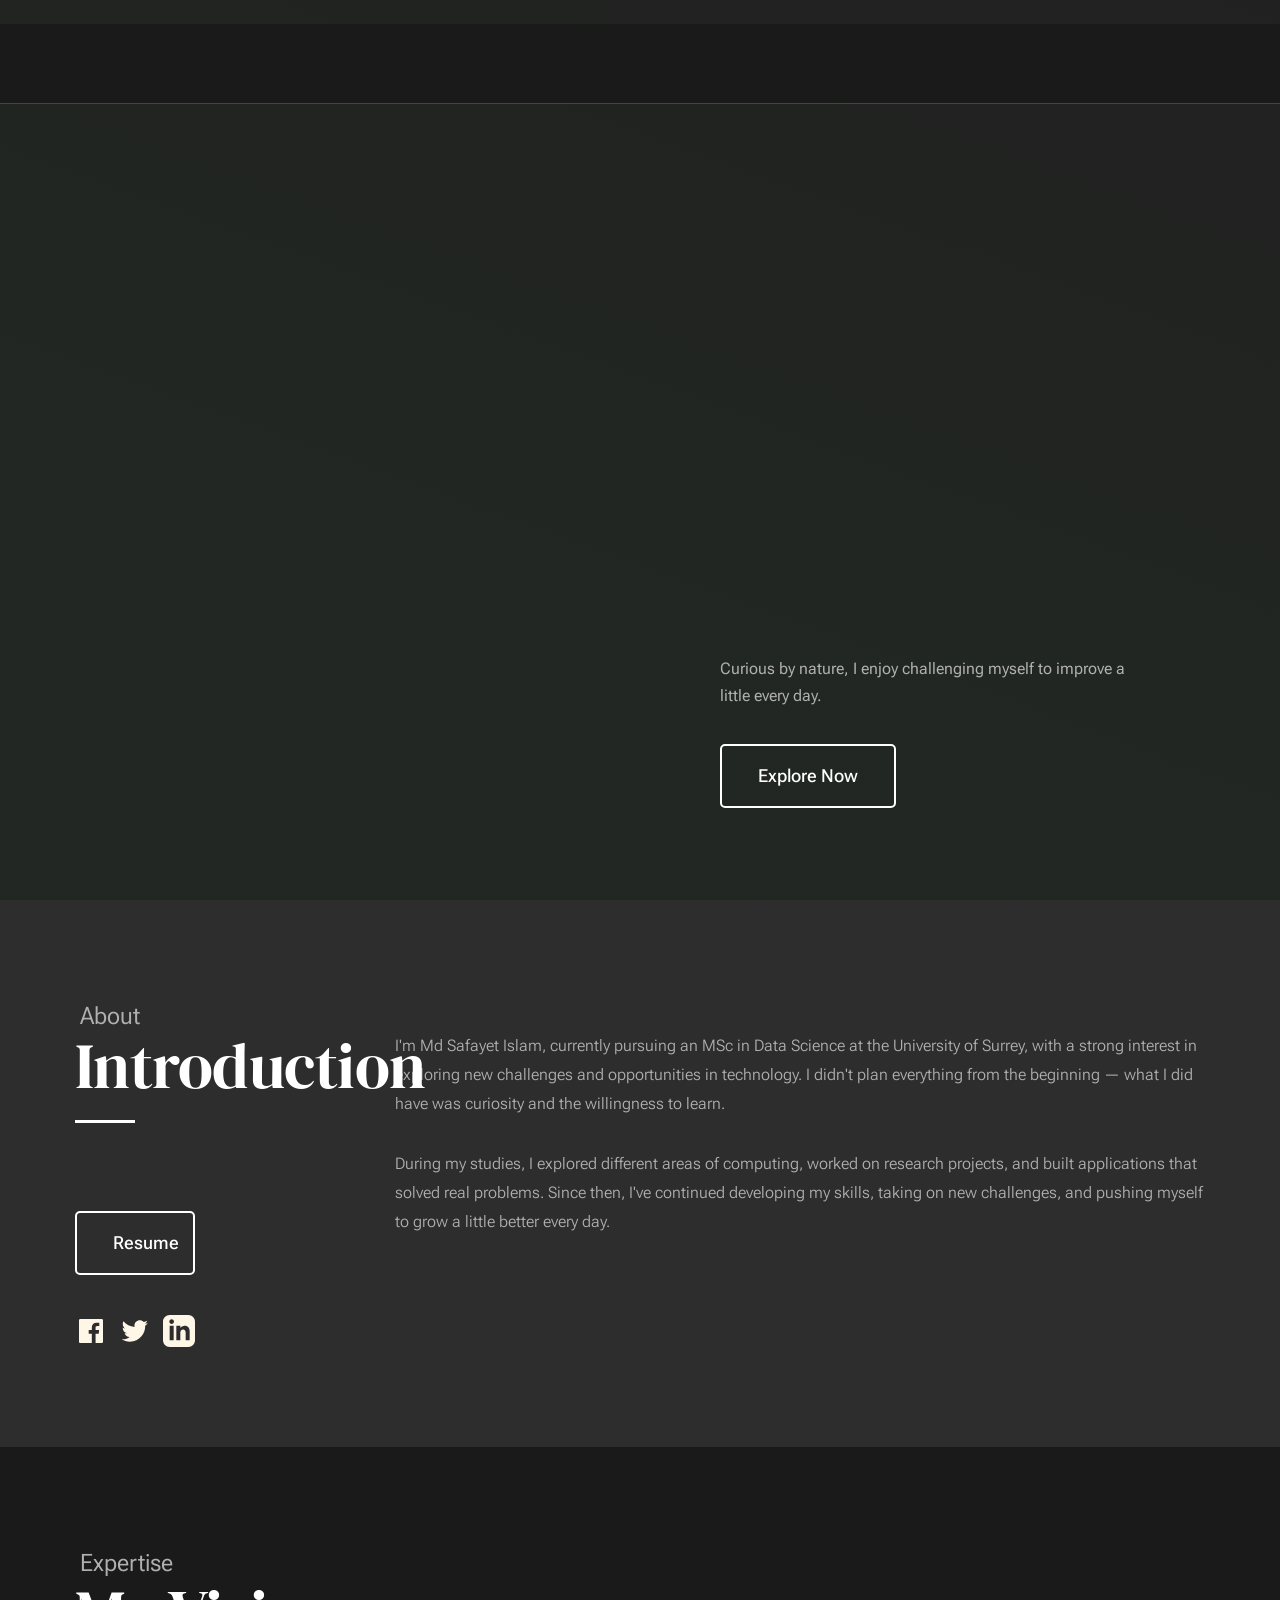
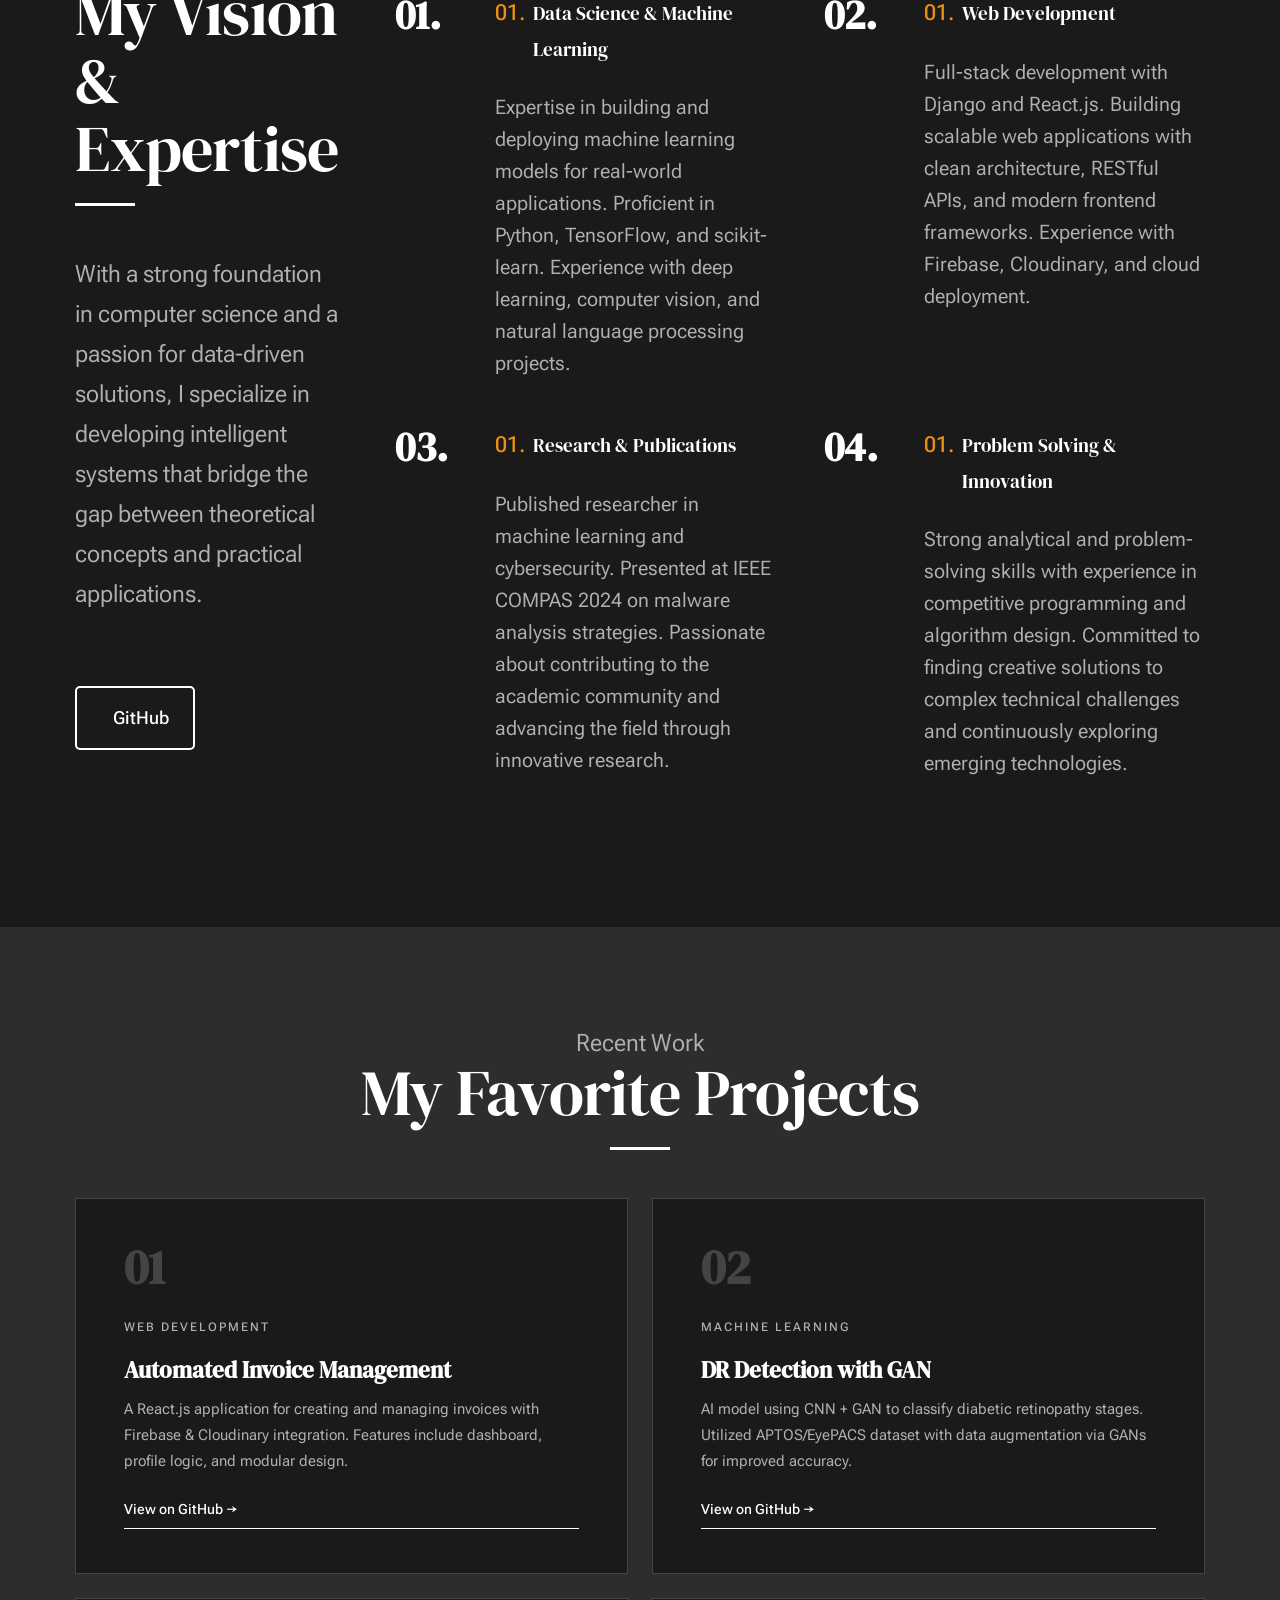
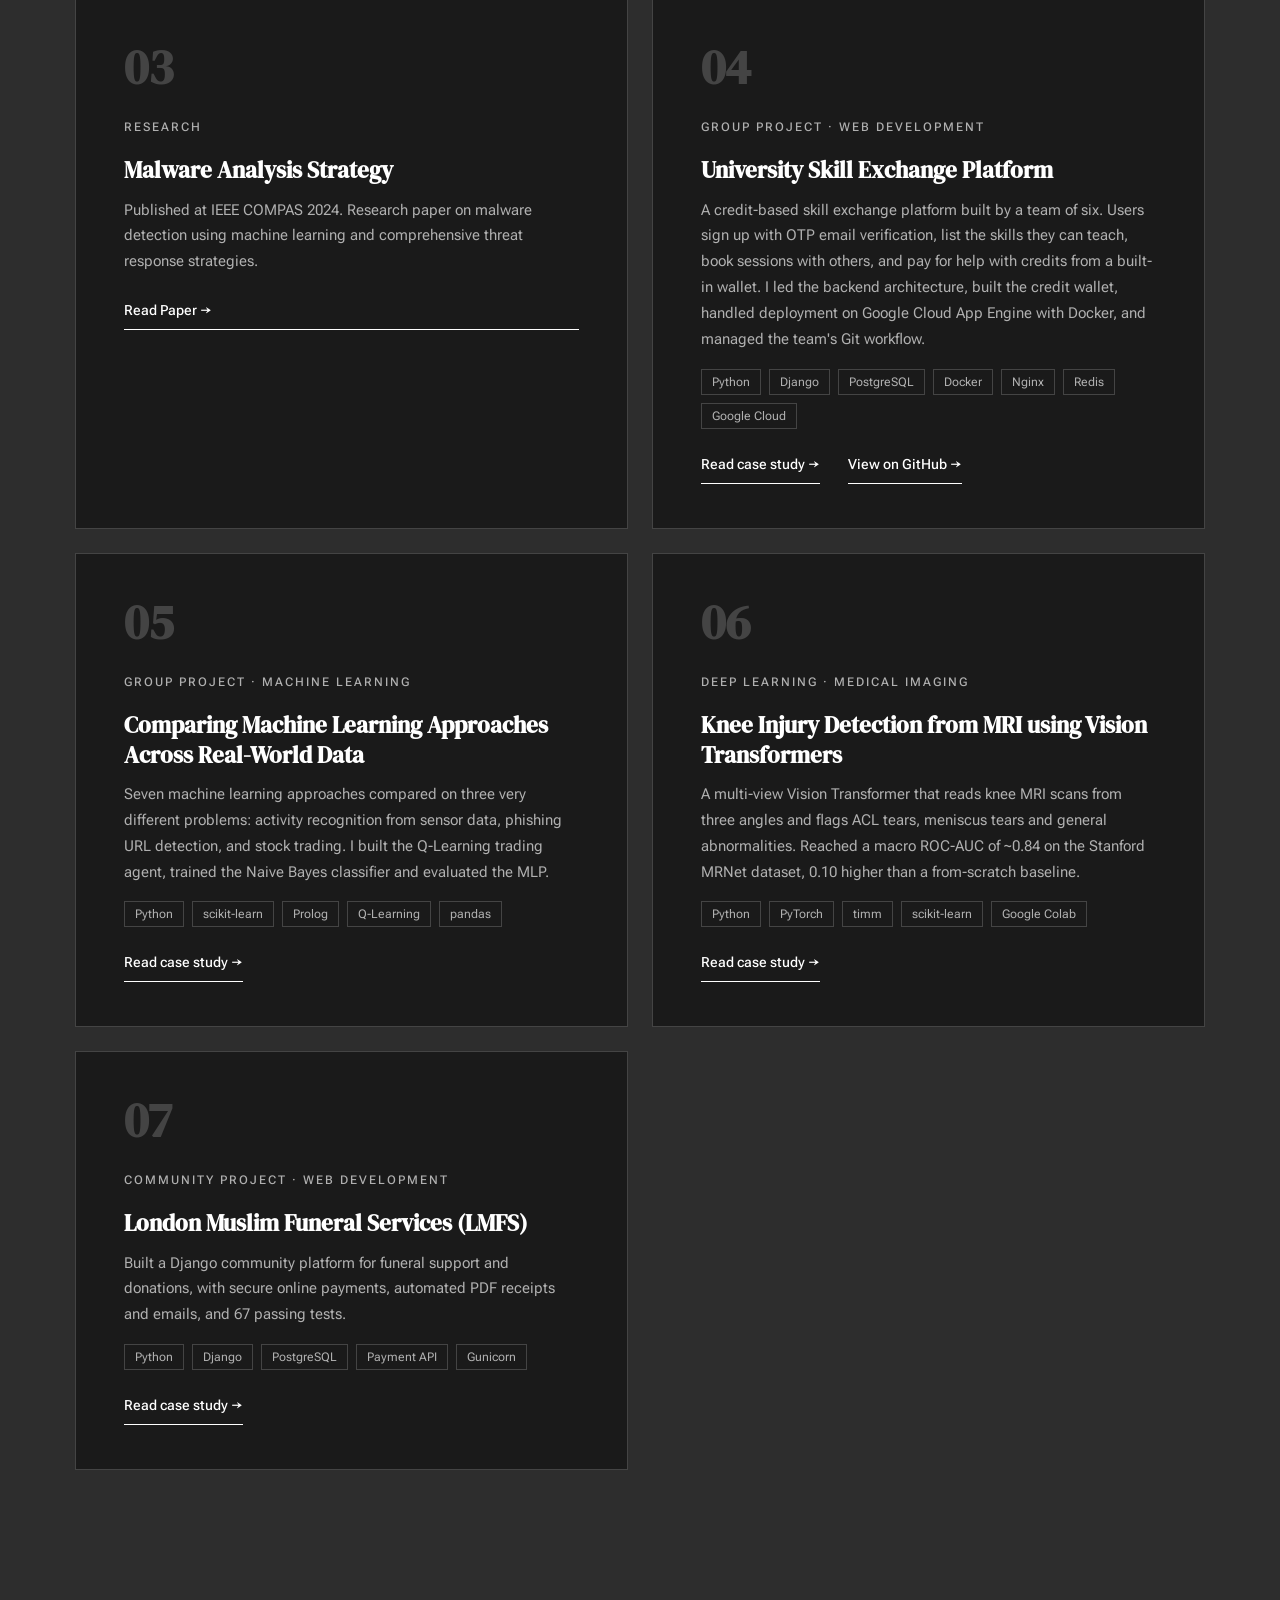
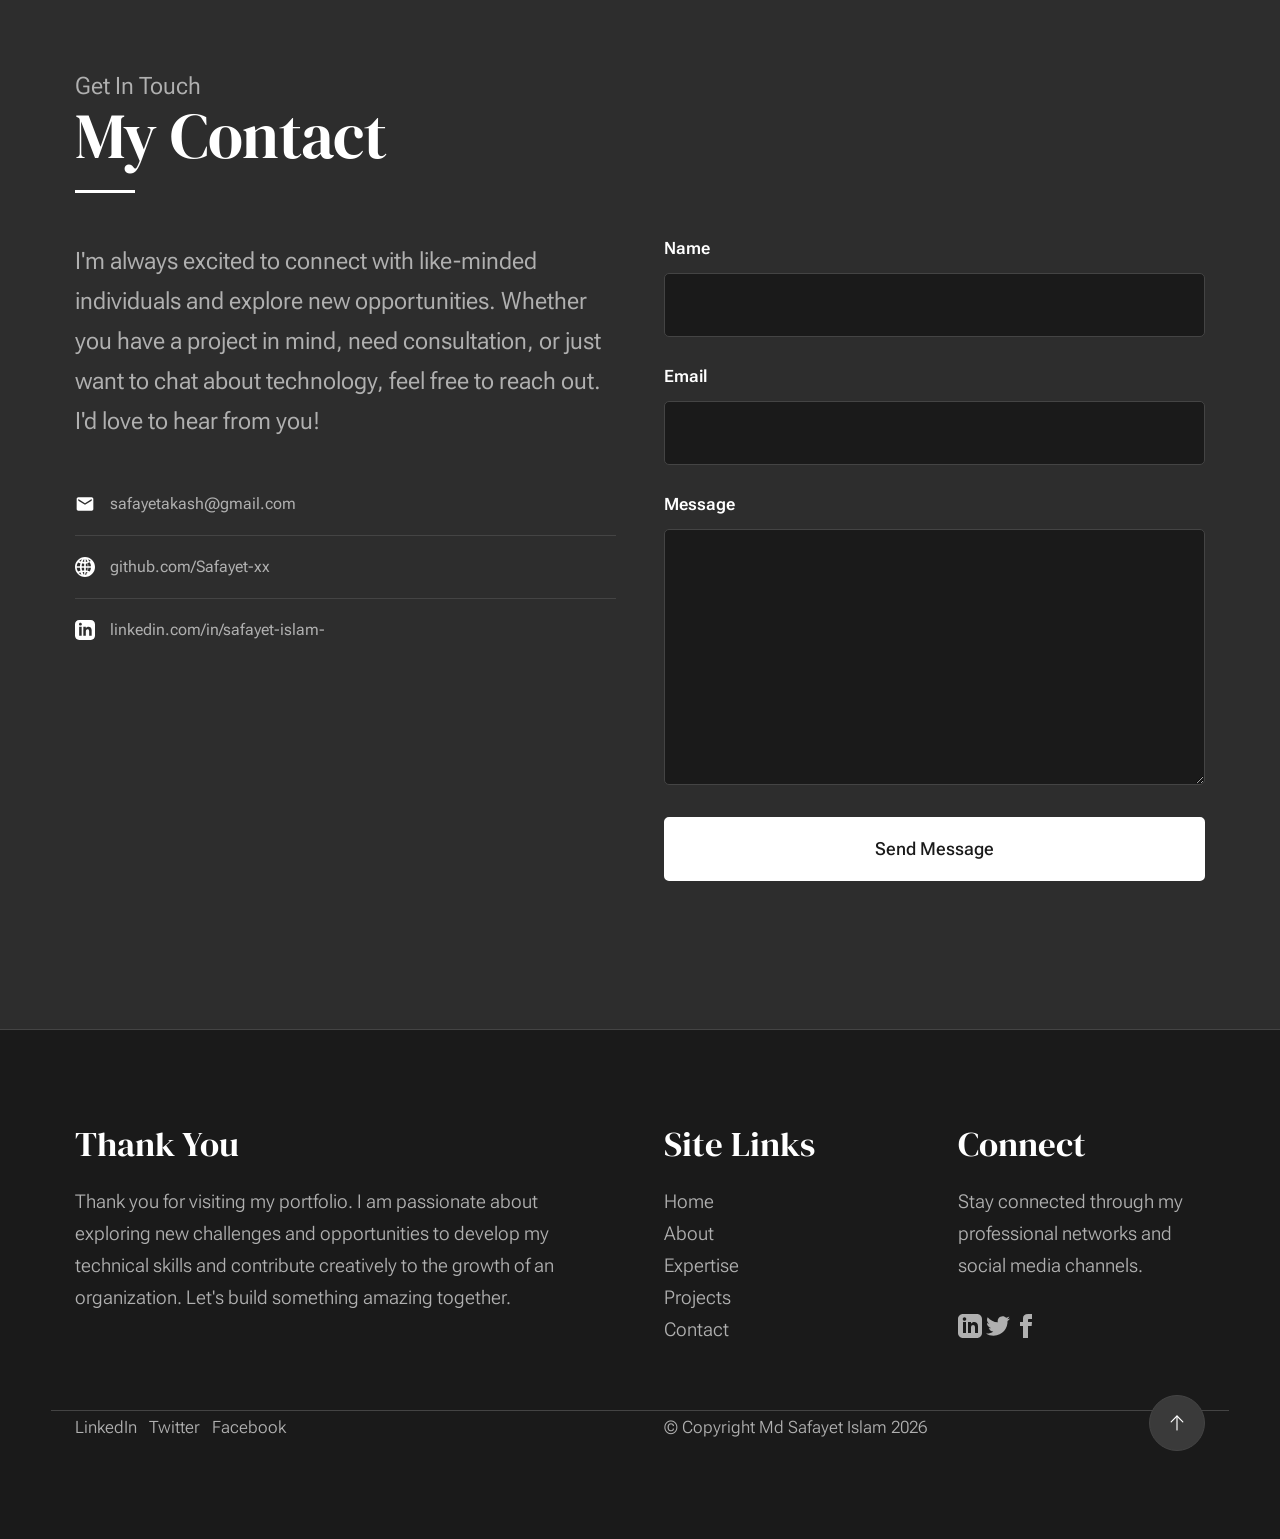
==== commit 375ee9bf: "Add LMFS case study Co-Authored-By: Claude Opus 5.5 <noreply@anthropic.com>" ====
--- a/index.html
+++ b/index.html
@@ -392,6 +392,31 @@
                                     </div>
                                 </div>
                             </div>
+
+                            <!-- Project 7 -->
+                            <div class="project-card">
+                                <div class="project-card__number">07</div>
+                                <div class="project-card__content">
+                                    <span class="project-card__tag">Community Project &middot; Web Development</span>
+                                    <h3 class="project-card__title">London Muslim Funeral Services (LMFS)</h3>
+                                    <p class="project-card__desc">
+                                        Built a Django community platform for funeral support and donations, with secure online
+                                        payments, automated PDF receipts and emails, and 67 passing tests.
+                                    </p>
+                                    <ul class="project-card__tech">
+                                        <li>Python</li>
+                                        <li>Django</li>
+                                        <li>PostgreSQL</li>
+                                        <li>Payment API</li>
+                                        <li>Gunicorn</li>
+                                    </ul>
+                                    <div class="project-card__links">
+                                        <a class="project-card__link" href="projects/lmfs.html">
+                                            Read case study &rarr;
+                                        </a>
+                                    </div>
+                                </div>
+                            </div>
                         </div>
                     </div>
                 </div>
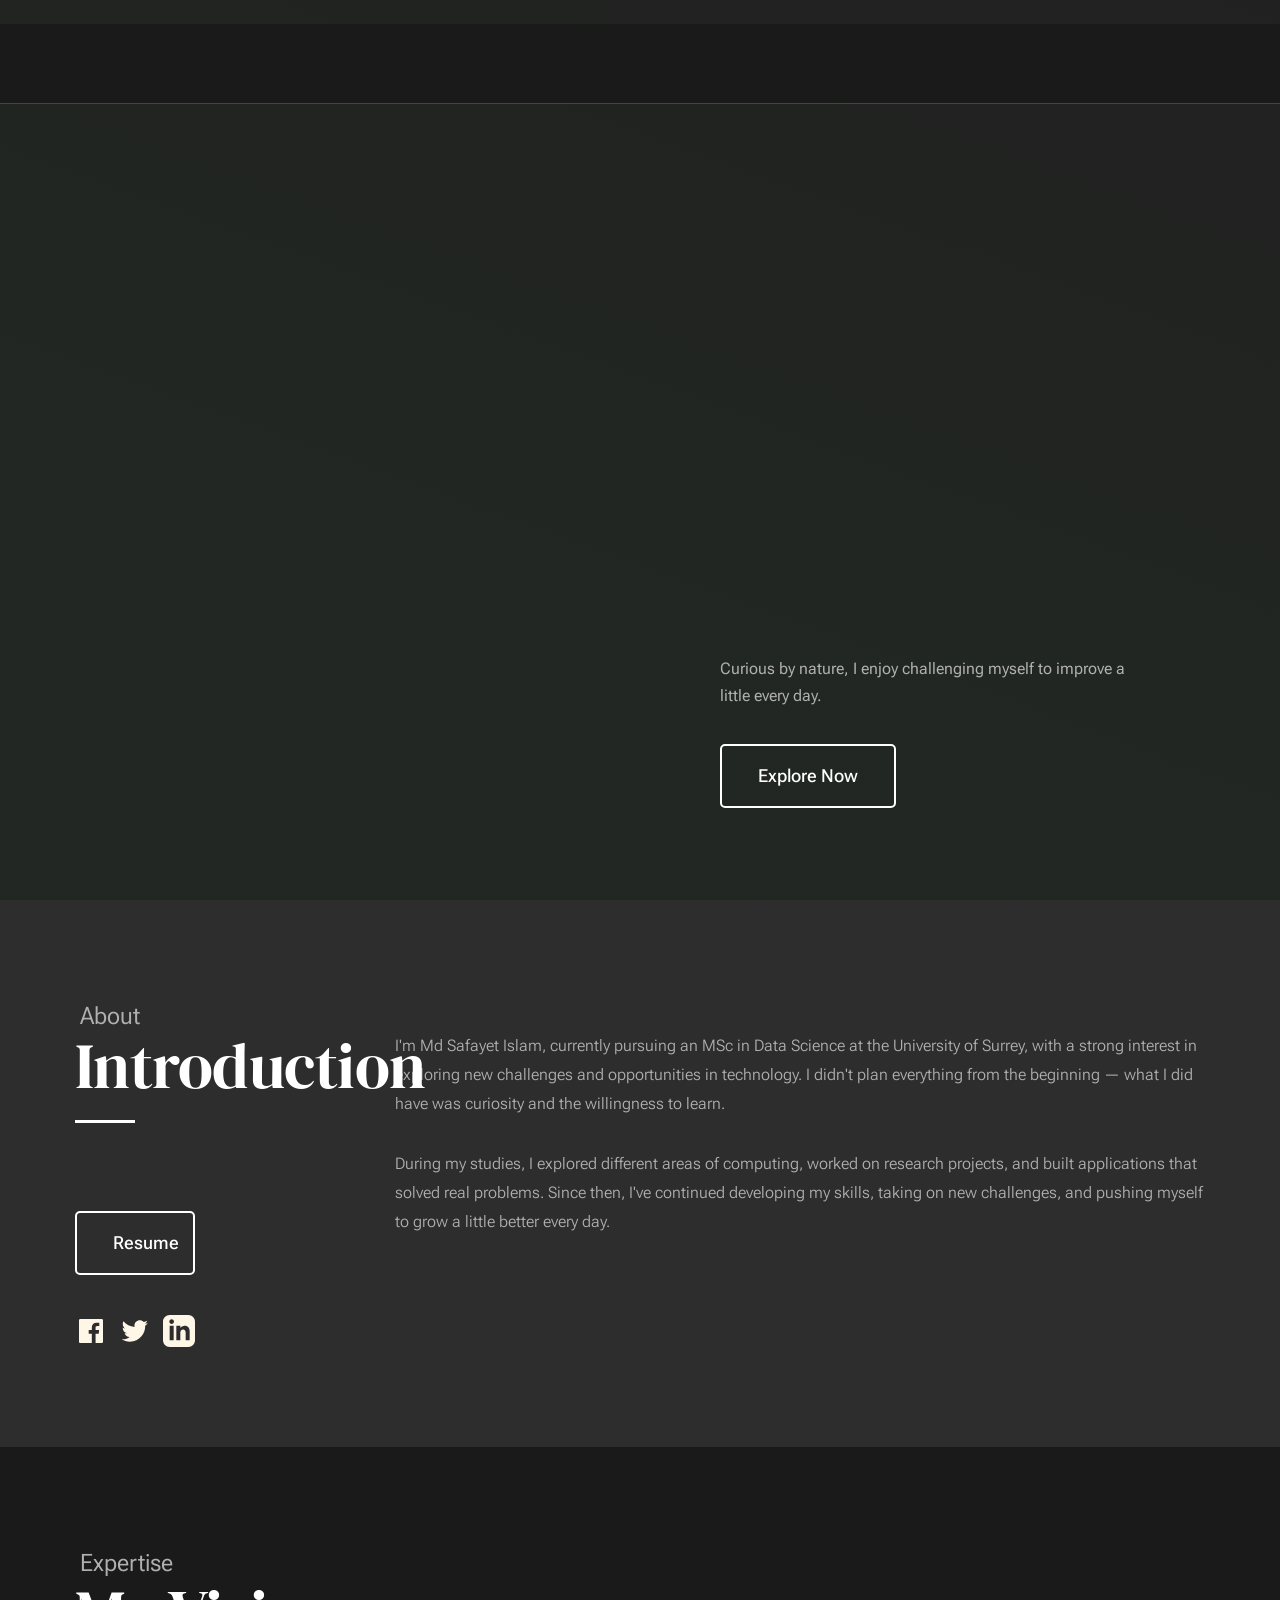
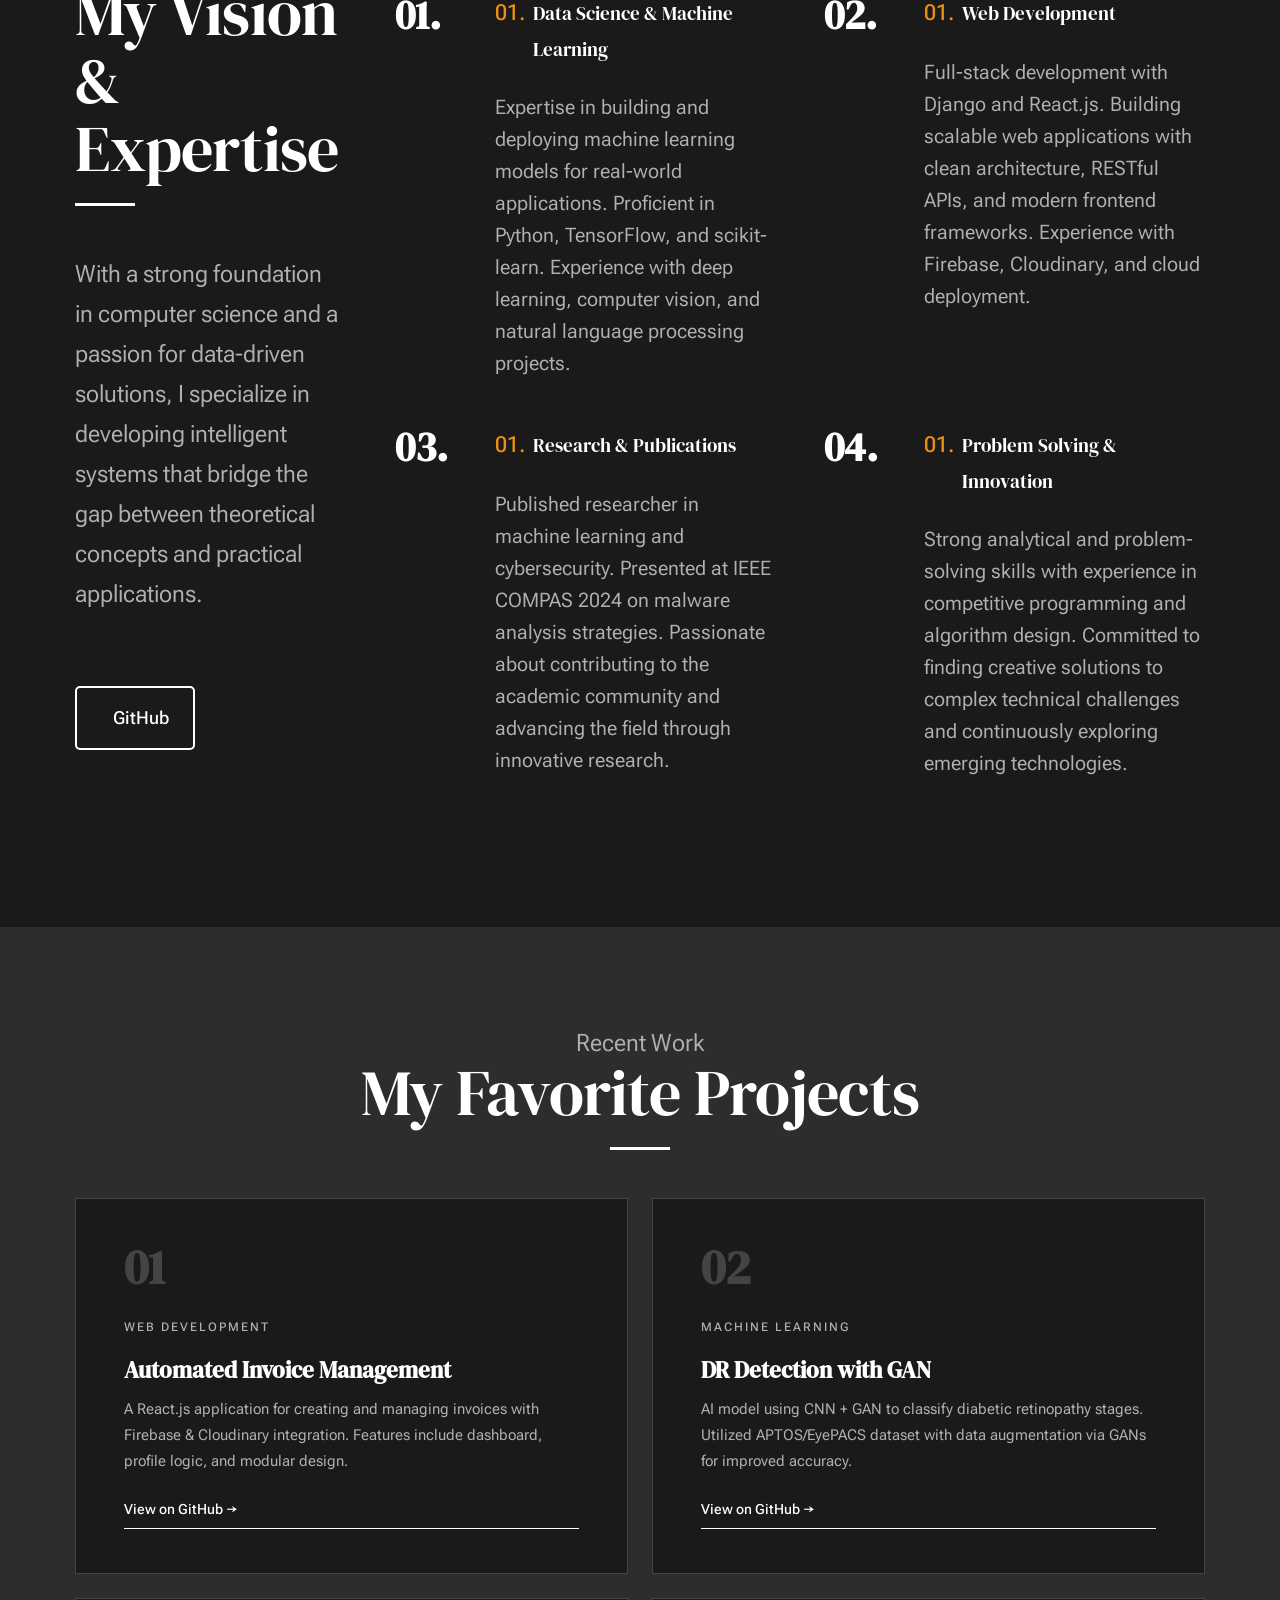
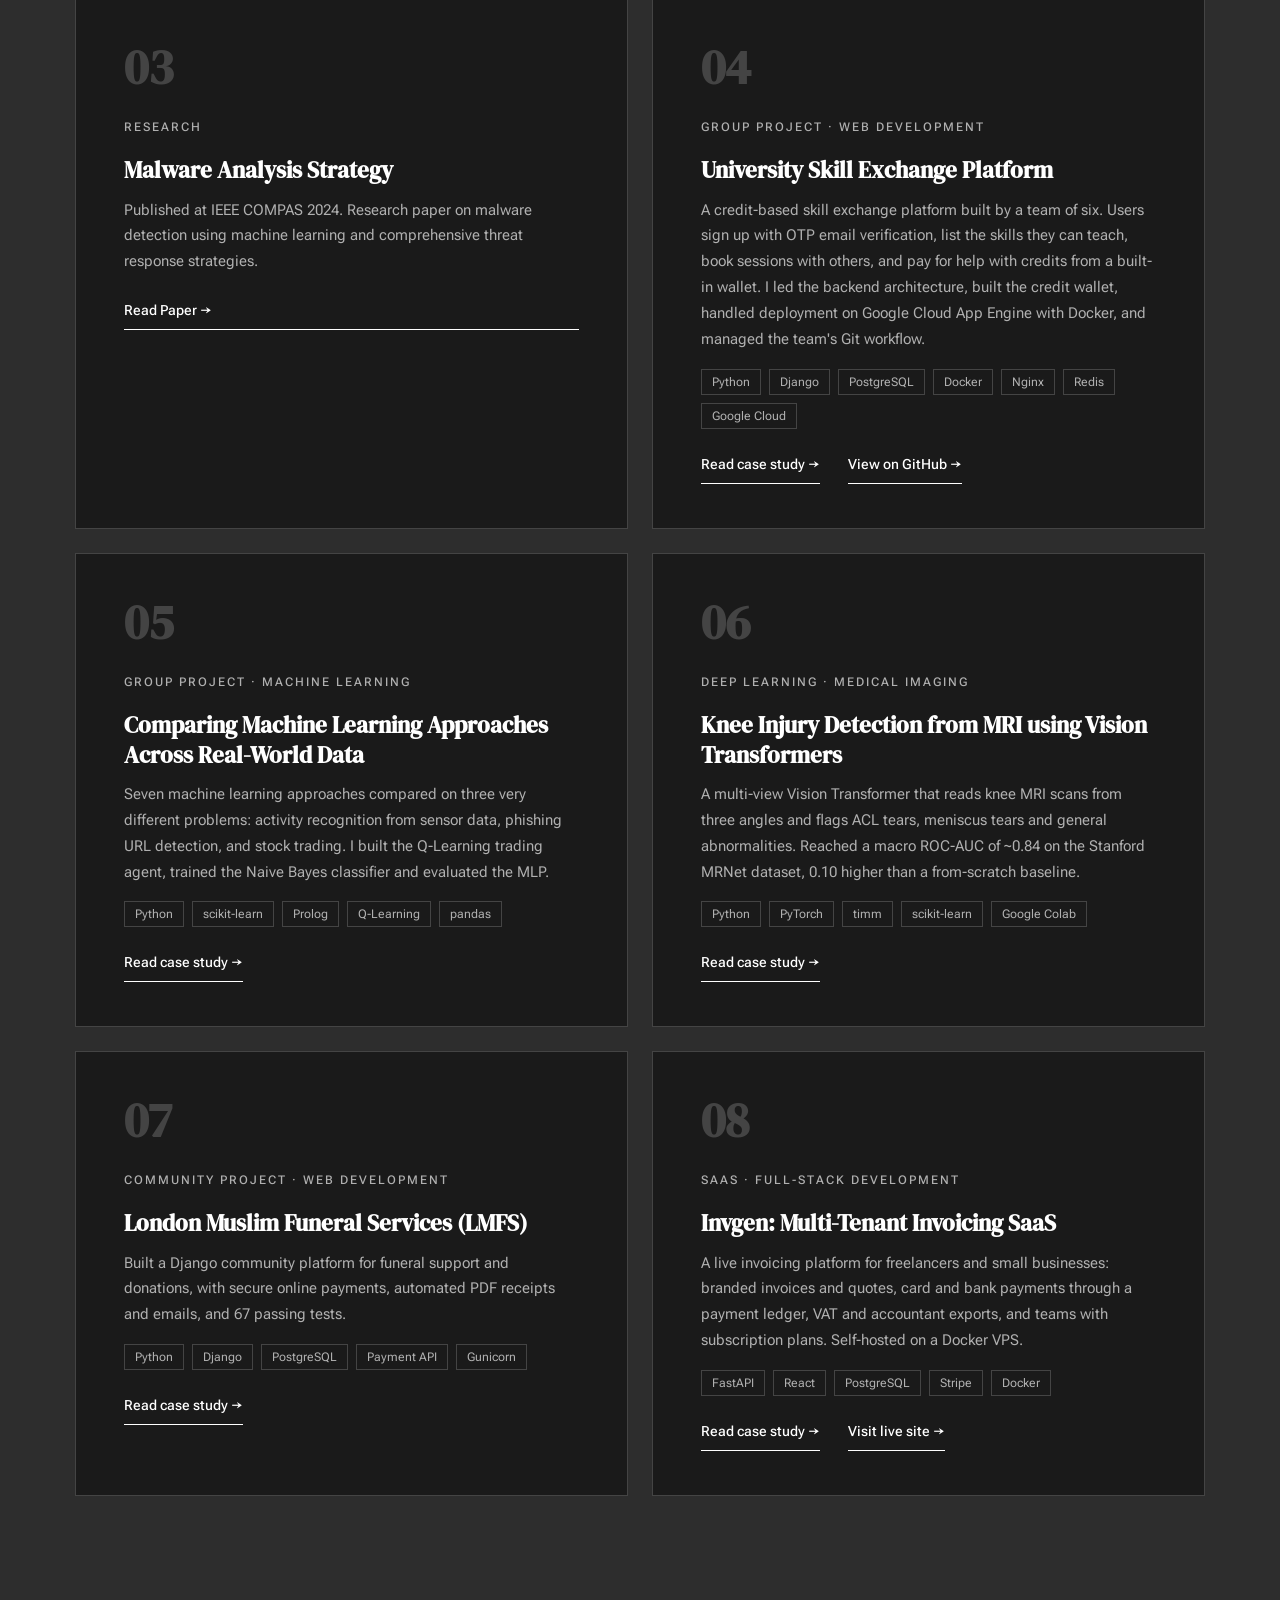
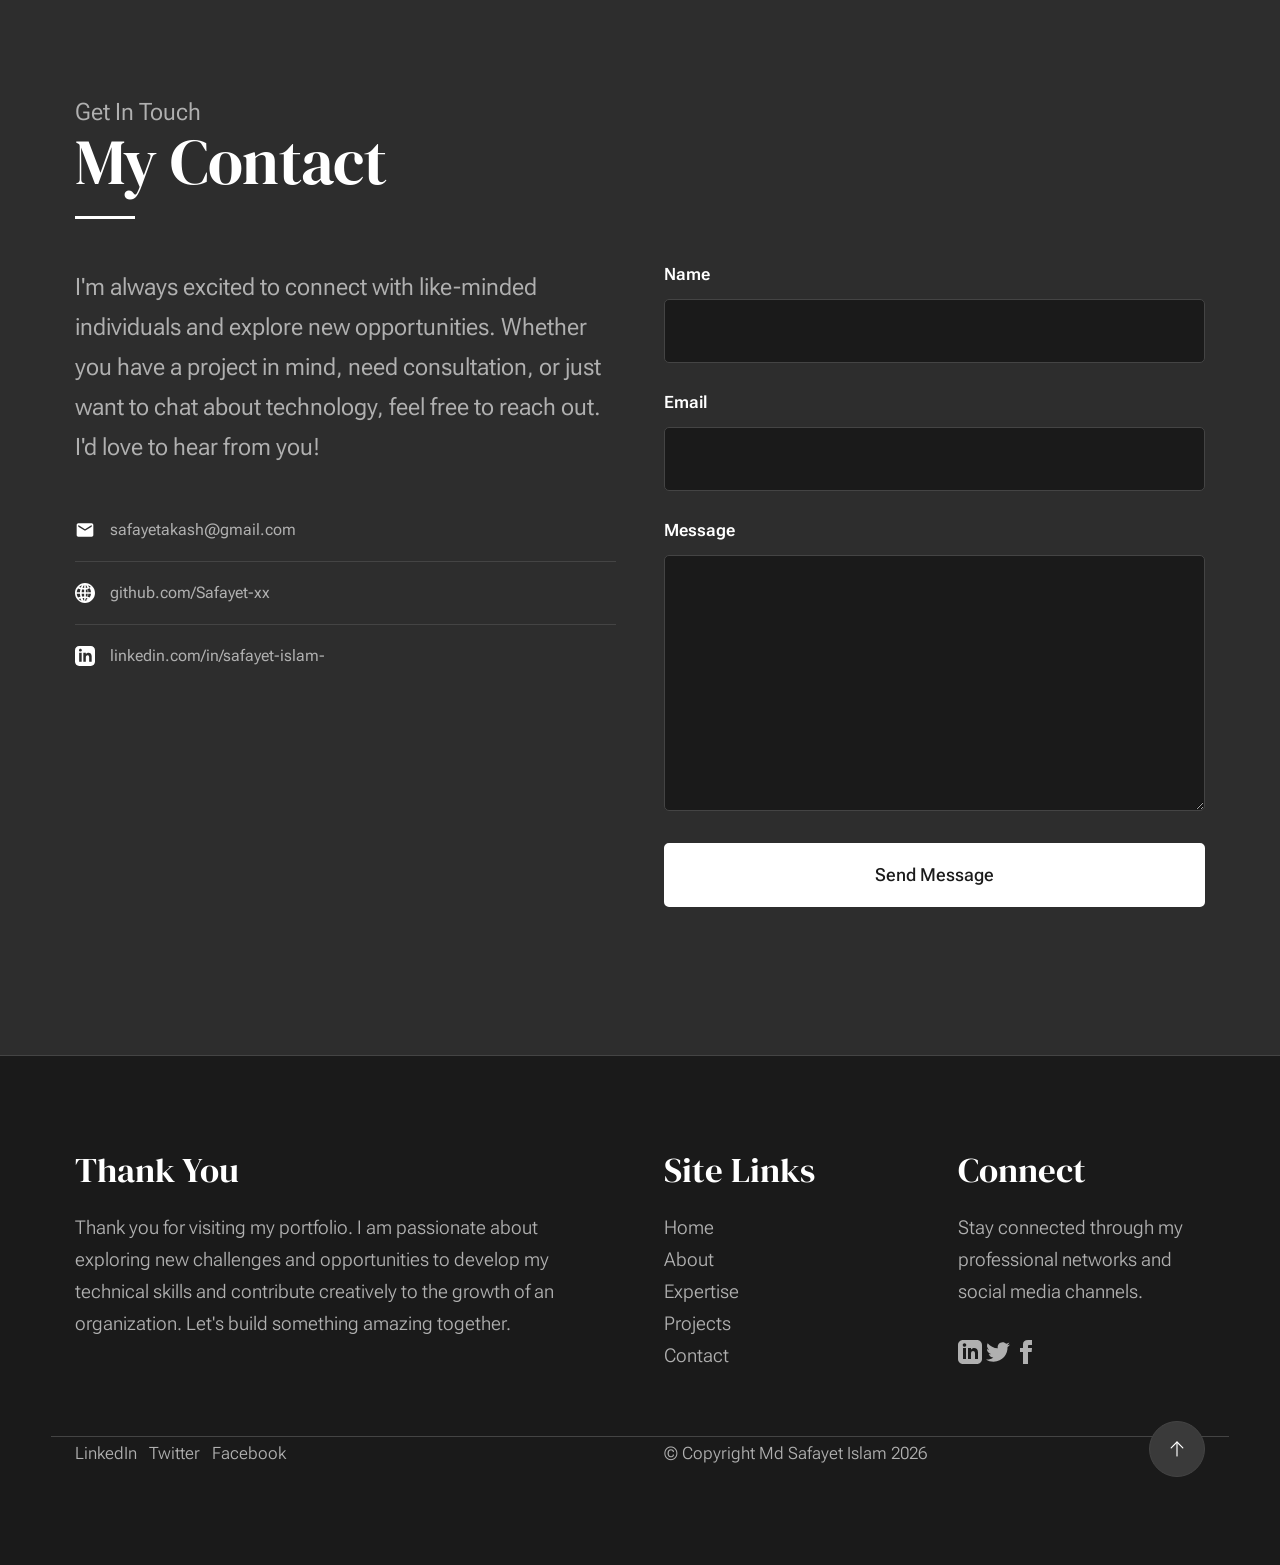
==== commit fc870809: "Add Invgen case study Co-Authored-By: Claude Opus 5.5 <noreply@anthropic.com>" ====
--- a/index.html
+++ b/index.html
@@ -417,6 +417,35 @@
                                     </div>
                                 </div>
                             </div>
+
+                            <!-- Project 8 -->
+                            <div class="project-card">
+                                <div class="project-card__number">08</div>
+                                <div class="project-card__content">
+                                    <span class="project-card__tag">SaaS &middot; Full-Stack Development</span>
+                                    <h3 class="project-card__title">Invgen: Multi-Tenant Invoicing SaaS</h3>
+                                    <p class="project-card__desc">
+                                        A live invoicing platform for freelancers and small businesses: branded invoices and quotes,
+                                        card and bank payments through a payment ledger, VAT and accountant exports, and teams with
+                                        subscription plans. Self-hosted on a Docker VPS.
+                                    </p>
+                                    <ul class="project-card__tech">
+                                        <li>FastAPI</li>
+                                        <li>React</li>
+                                        <li>PostgreSQL</li>
+                                        <li>Stripe</li>
+                                        <li>Docker</li>
+                                    </ul>
+                                    <div class="project-card__links">
+                                        <a class="project-card__link" href="projects/invgen.html">
+                                            Read case study &rarr;
+                                        </a>
+                                        <a class="project-card__link" href="https://invgen.co.uk" target="_blank" rel="noopener">
+                                            Visit live site &rarr;
+                                        </a>
+                                    </div>
+                                </div>
+                            </div>
                         </div>
                     </div>
                 </div>
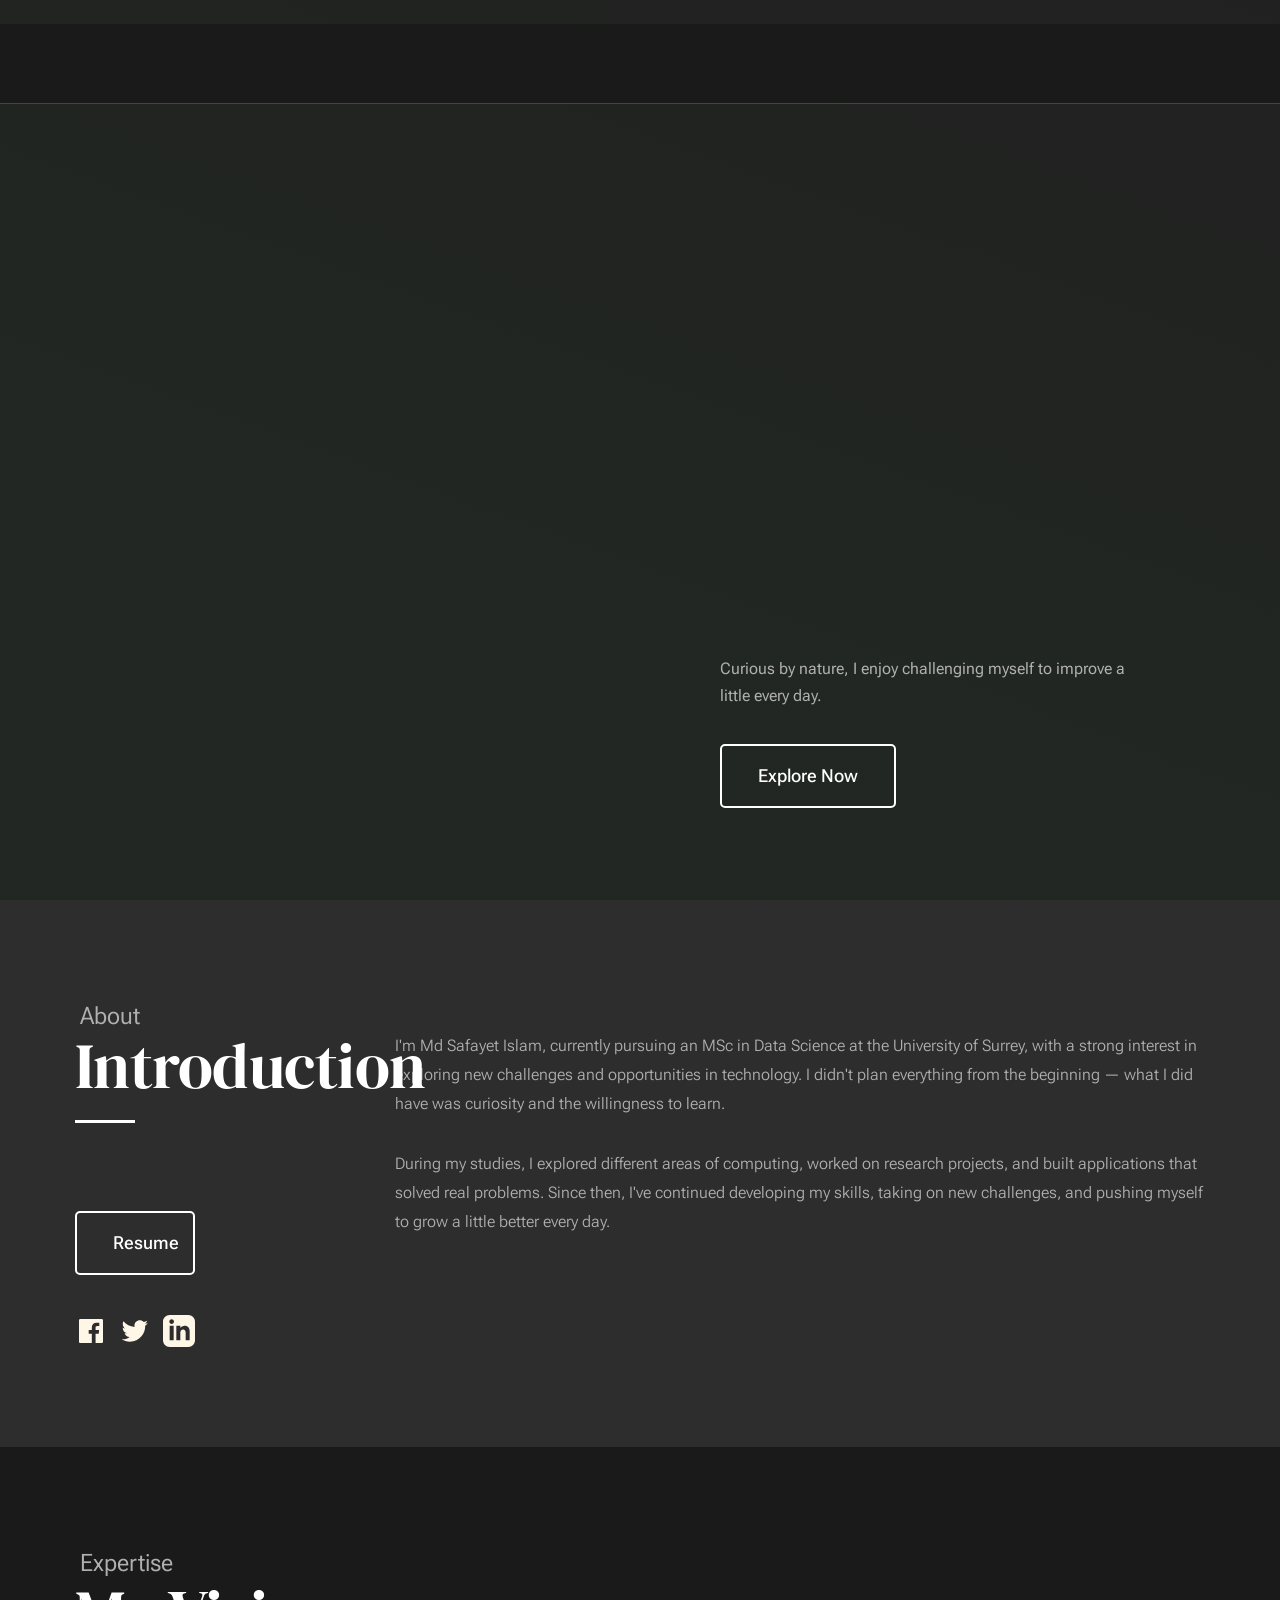
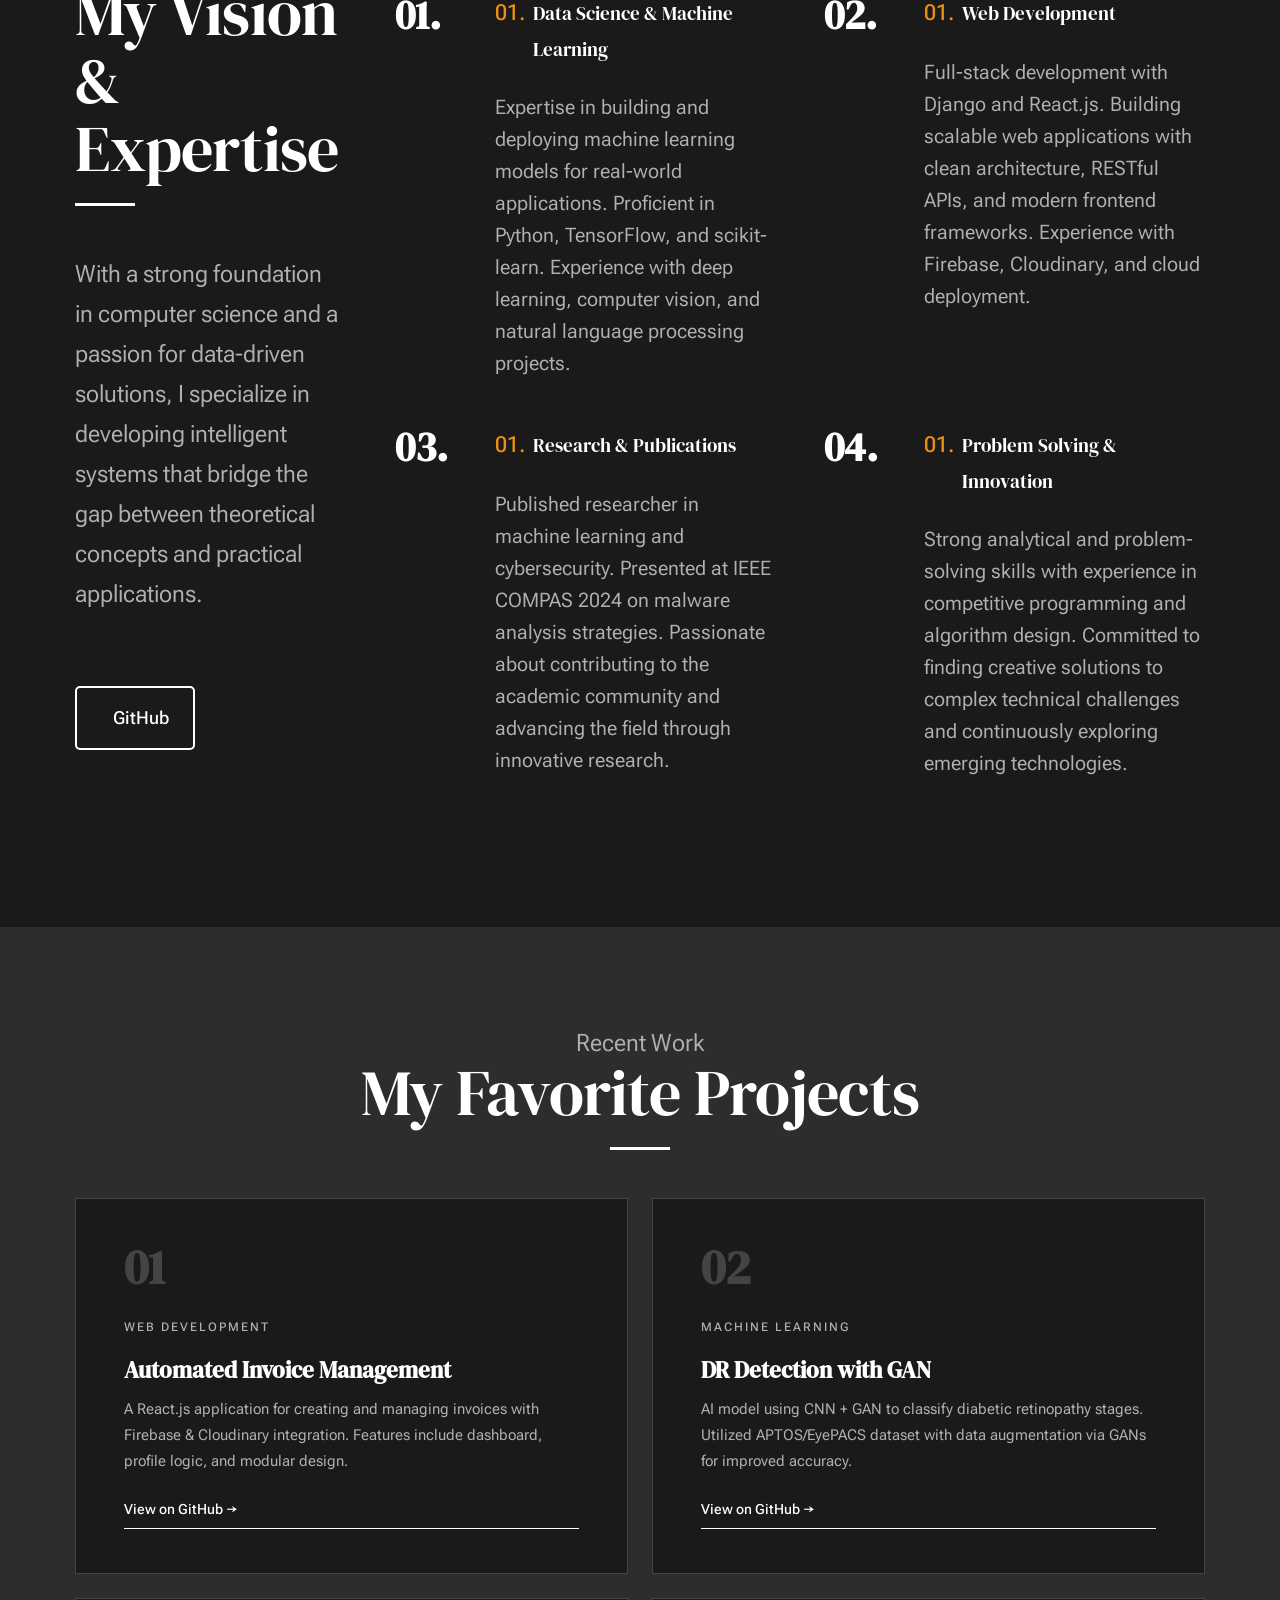
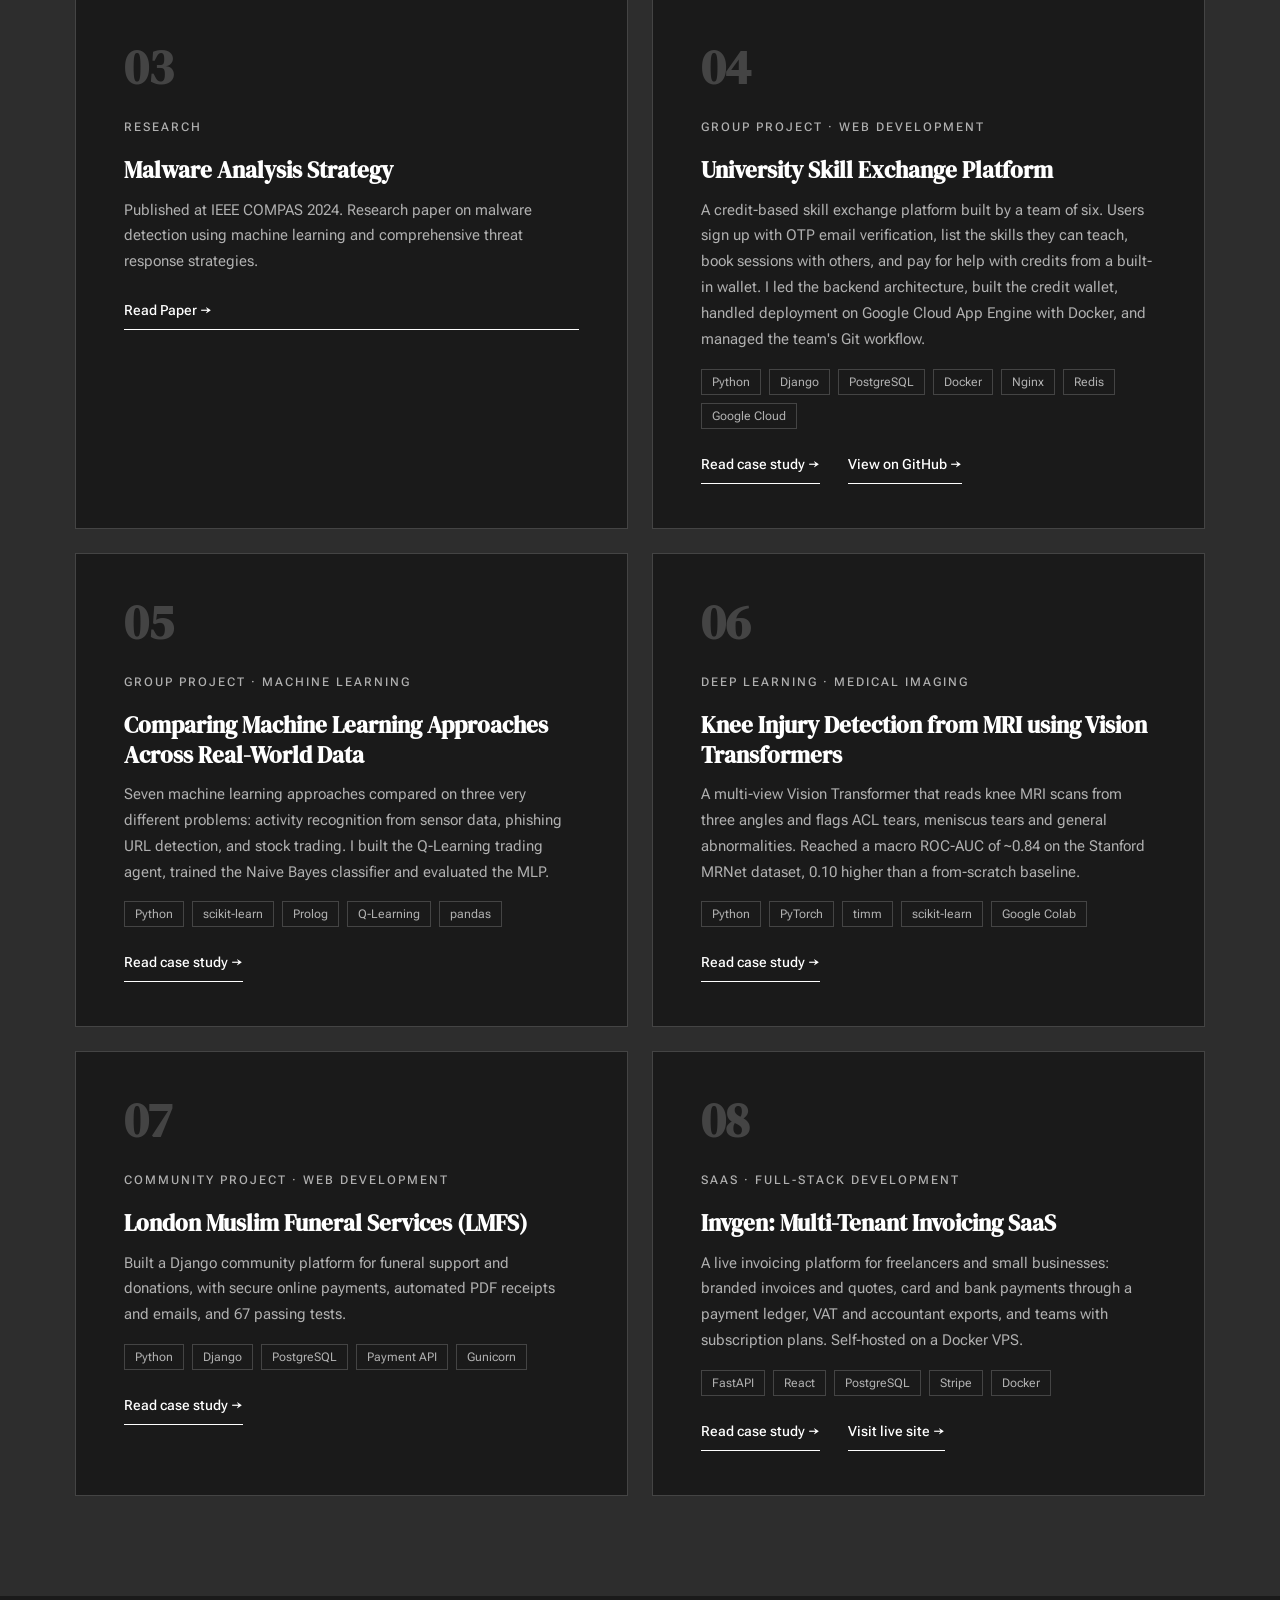
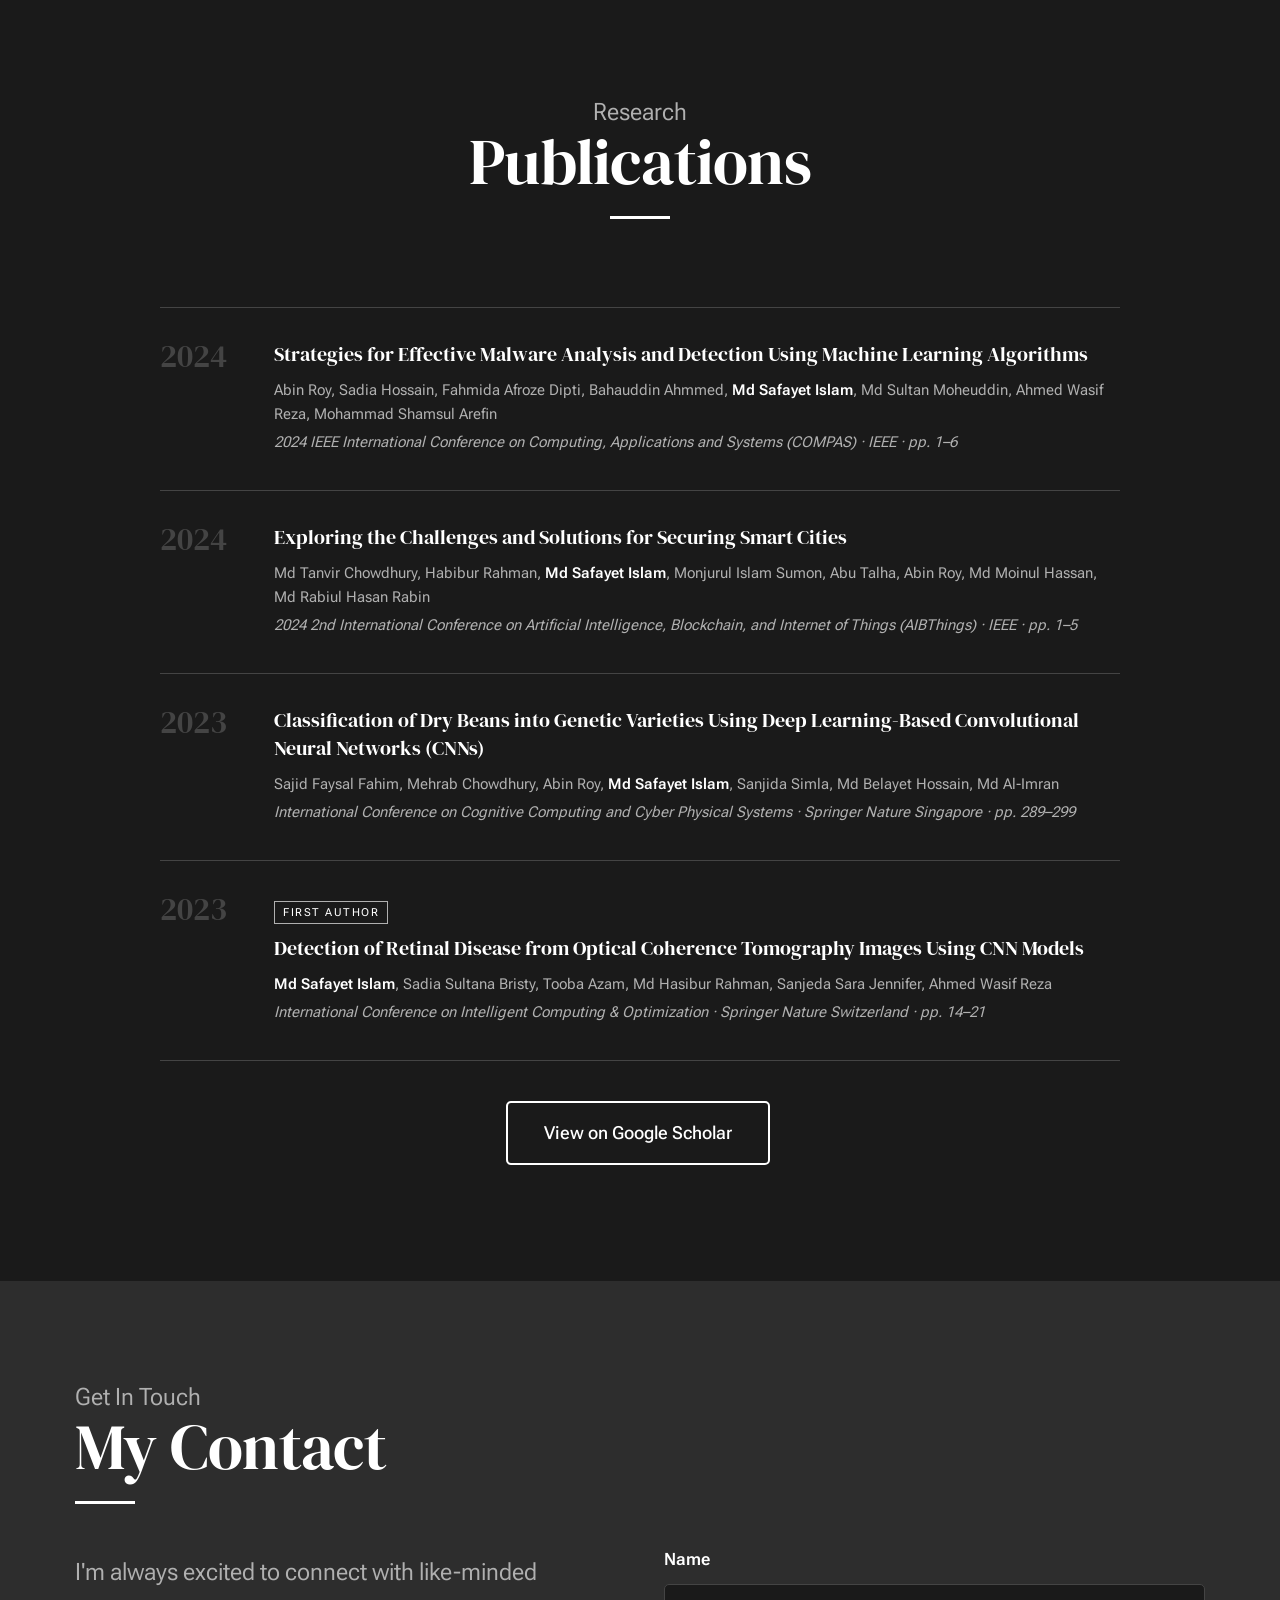
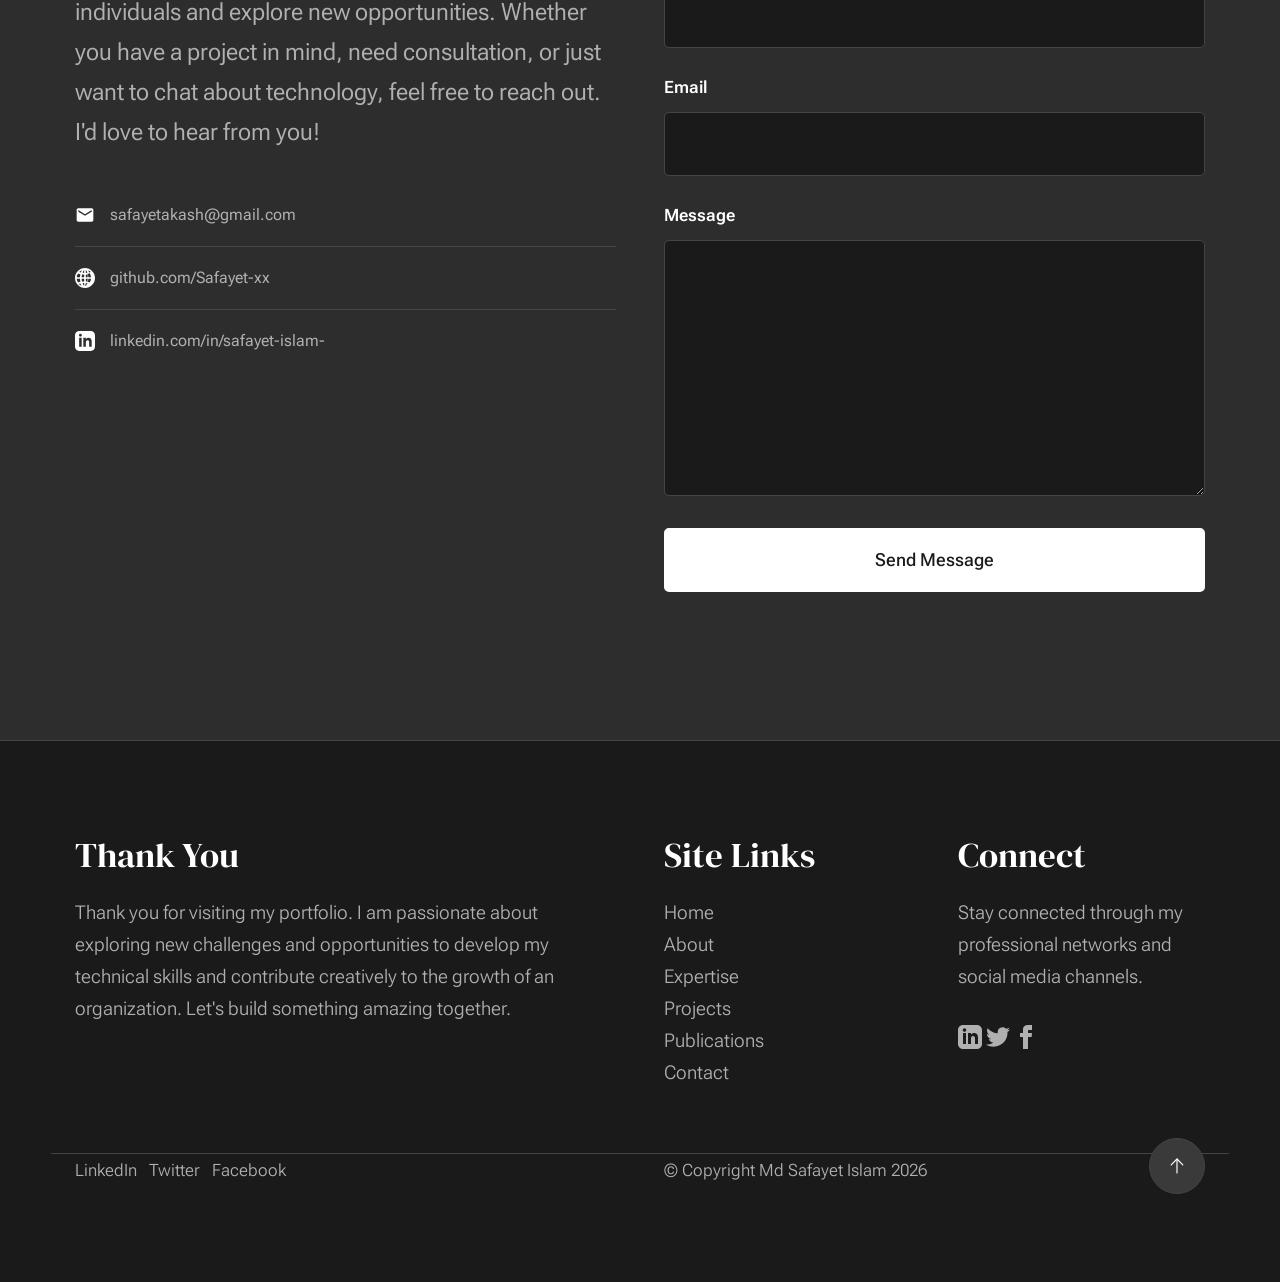
==== commit 75d67838: "Add Publications section from Google Scholar; link COMPAS paper Co-Authored-By: Claude Opus 5.5 <nor" ====
--- a/index.html
+++ b/index.html
@@ -53,6 +53,7 @@
                         <li><a href="#about">About</a></li>
                         <li><a href="#expertise">Expertise</a></li>
                         <li><a href="#portfolio">Projects</a></li>
+                        <li><a href="#publications">Publications</a></li>
                         <li><a href="#contact">Contact</a></li>
                     </ul>
 
@@ -303,7 +304,7 @@
                                         Published at IEEE COMPAS 2024. Research paper on malware detection using machine learning
                                         and comprehensive threat response strategies.
                                     </p>
-                                    <a class="project-card__link" href="#" target="_blank">
+                                    <a class="project-card__link" href="https://ieeexplore.ieee.org/abstract/document/10797025/" target="_blank" rel="noopener">
                                         Read Paper &rarr;
                                     </a>
                                 </div>
@@ -451,6 +452,93 @@
                 </div>
             </section>
 
+            <!-- Publications Section -->
+            <section id="publications" class="s-publications">
+                <div class="row width-sixteen-col">
+                    <div class="column xl-12">
+                        <div class="text-pretitle">Research</div>
+                        <h2 class="text-display-title">
+                        Publications
+                        </h2>
+                    </div>
+
+                    <div class="column xl-12">
+                        <ol class="pub-list">
+
+                            <li class="pub">
+                                <div class="pub__year">2024</div>
+                                <div class="pub__body">
+                                    <h3 class="pub__title">
+                                        <a href="https://ieeexplore.ieee.org/abstract/document/10797025/" target="_blank" rel="noopener">Strategies for Effective Malware Analysis and Detection Using Machine Learning Algorithms</a>
+                                    </h3>
+                                    <p class="pub__authors">
+                                        Abin Roy, Sadia Hossain, Fahmida Afroze Dipti, Bahauddin Ahmmed, <strong>Md Safayet Islam</strong>,
+                                        Md Sultan Moheuddin, Ahmed Wasif Reza, Mohammad Shamsul Arefin
+                                    </p>
+                                    <p class="pub__venue">
+                                        2024 IEEE International Conference on Computing, Applications and Systems (COMPAS) &middot; IEEE &middot; pp. 1&ndash;6
+                                    </p>
+                                </div>
+                            </li>
+
+                            <li class="pub">
+                                <div class="pub__year">2024</div>
+                                <div class="pub__body">
+                                    <h3 class="pub__title">
+                                        <a href="https://ieeexplore.ieee.org/abstract/document/10863771/" target="_blank" rel="noopener">Exploring the Challenges and Solutions for Securing Smart Cities</a>
+                                    </h3>
+                                    <p class="pub__authors">
+                                        Md Tanvir Chowdhury, Habibur Rahman, <strong>Md Safayet Islam</strong>, Monjurul Islam Sumon,
+                                        Abu Talha, Abin Roy, Md Moinul Hassan, Md Rabiul Hasan Rabin
+                                    </p>
+                                    <p class="pub__venue">
+                                        2024 2nd International Conference on Artificial Intelligence, Blockchain, and Internet of Things (AIBThings) &middot; IEEE &middot; pp. 1&ndash;5
+                                    </p>
+                                </div>
+                            </li>
+
+                            <li class="pub">
+                                <div class="pub__year">2023</div>
+                                <div class="pub__body">
+                                    <h3 class="pub__title">
+                                        <a href="https://link.springer.com/chapter/10.1007/978-981-97-2550-2_22" target="_blank" rel="noopener">Classification of Dry Beans into Genetic Varieties Using Deep Learning-Based Convolutional Neural Networks (CNNs)</a>
+                                    </h3>
+                                    <p class="pub__authors">
+                                        Sajid Faysal Fahim, Mehrab Chowdhury, Abin Roy, <strong>Md Safayet Islam</strong>, Sanjida Simla,
+                                        Md Belayet Hossain, Md Al-Imran
+                                    </p>
+                                    <p class="pub__venue">
+                                        International Conference on Cognitive Computing and Cyber Physical Systems &middot; Springer Nature Singapore &middot; pp. 289&ndash;299
+                                    </p>
+                                </div>
+                            </li>
+
+                            <li class="pub">
+                                <div class="pub__year">2023</div>
+                                <div class="pub__body">
+                                    <span class="pub__badge">First author</span>
+                                    <h3 class="pub__title">
+                                        <a href="https://link.springer.com/chapter/10.1007/978-3-031-73318-5_2" target="_blank" rel="noopener">Detection of Retinal Disease from Optical Coherence Tomography Images Using CNN Models</a>
+                                    </h3>
+                                    <p class="pub__authors">
+                                        <strong>Md Safayet Islam</strong>, Sadia Sultana Bristy, Tooba Azam, Md Hasibur Rahman,
+                                        Sanjeda Sara Jennifer, Ahmed Wasif Reza
+                                    </p>
+                                    <p class="pub__venue">
+                                        International Conference on Intelligent Computing &amp; Optimization &middot; Springer Nature Switzerland &middot; pp. 14&ndash;21
+                                    </p>
+                                </div>
+                            </li>
+
+                        </ol>
+                    </div>
+
+                    <div class="column xl-12 pub-more">
+                        <a href="https://scholar.google.com/citations?user=LHV2GAYAAAAJ&amp;hl=en" target="_blank" rel="noopener" class="btn btn--stroke">View on Google Scholar</a>
+                    </div>
+                </div>
+            </section>
+
             <!-- Contact Section (My Contact style - split layout) -->
             <section id="contact" class="s-contact target-section">
                 <div class="row s-contact__content">
@@ -533,6 +621,7 @@
                         <li><a href="#about">About</a></li>
                         <li><a href="#expertise">Expertise</a></li>
                         <li><a href="#portfolio">Projects</a></li>
+                        <li><a href="#publications">Publications</a></li>
                         <li><a href="#contact">Contact</a></li>
                     </ul>
                 </div>
--- a/css/custom.css
+++ b/css/custom.css
@@ -540,6 +540,128 @@
     padding: var(--section-padding) !important;
 }
 
+/* -------------------------------------------------------------------
+ * ## Publications
+ * ------------------------------------------------------------------- */
+.s-publications {
+    background-color: var(--dark-bg) !important;
+    padding: var(--section-padding) !important;
+}
+
+.s-publications .text-pretitle {
+    color: var(--dark-text-muted) !important;
+    text-align: center !important;
+}
+
+.s-publications .text-display-title {
+    color: var(--dark-text) !important;
+    font-size: clamp(40px, 5vw, 64px) !important;
+    text-align: center !important;
+}
+
+.s-publications .text-display-title::after {
+    content: '';
+    display: block;
+    width: 60px;
+    height: 3px;
+    background-color: var(--dark-text);
+    margin: 20px auto 0;
+}
+
+.pub-list {
+    list-style: none;
+    margin: 40px auto 0 !important;
+    padding: 0;
+    max-width: 960px;
+    border-top: 1px solid var(--dark-border);
+}
+
+.pub {
+    display: grid;
+    grid-template-columns: 90px 1fr;
+    gap: 24px;
+    padding: 32px 0;
+    margin: 0 !important;
+    border-bottom: 1px solid var(--dark-border);
+}
+
+.pub__year {
+    color: var(--dark-border);
+    font-family: var(--font-2);
+    font-size: 32px;
+    line-height: 1;
+}
+
+.pub:hover .pub__year {
+    color: var(--dark-text-muted);
+}
+
+.pub__badge {
+    display: inline-block;
+    color: var(--dark-text);
+    border: 1px solid var(--dark-text-muted);
+    font-size: 11px;
+    letter-spacing: 1.5px;
+    text-transform: uppercase;
+    line-height: 1;
+    padding: 5px 8px;
+    margin: 0 0 10px;
+}
+
+.pub__title {
+    font-size: 20px !important;
+    line-height: 1.4 !important;
+    margin: 0 0 10px !important;
+}
+
+.pub__title a {
+    color: var(--dark-text) !important;
+    text-decoration: none;
+    border-bottom: 1px solid transparent;
+    transition: border-color 0.3s ease;
+}
+
+.pub__title a:hover {
+    border-color: var(--dark-text);
+}
+
+.pub__authors,
+.pub__venue {
+    color: var(--dark-text-muted) !important;
+    font-size: 15px !important;
+    line-height: 1.6 !important;
+    margin: 0 0 4px !important;
+}
+
+.pub__authors strong {
+    color: var(--dark-text);
+}
+
+.pub__venue {
+    font-style: italic;
+}
+
+.pub-more {
+    text-align: center;
+    margin-top: 40px;
+}
+
+@media screen and (max-width: 600px) {
+    .pub {
+        grid-template-columns: 1fr;
+        gap: 8px;
+        padding: 24px 0;
+    }
+
+    .pub__year {
+        font-size: 24px;
+    }
+
+    .pub__title {
+        font-size: 18px !important;
+    }
+}
+
 .s-contact .text-pretitle {
     color: var(--dark-text-muted) !important;
 }
@@ -819,7 +941,9 @@
 .s-portfolio .text-pretitle,
 .s-portfolio .text-display-title,
 .s-contact .text-pretitle,
-.s-contact .text-display-title {
+.s-contact .text-display-title,
+.s-publications .text-pretitle,
+.s-publications .text-display-title {
     opacity: 1 !important;
     transform: none !important;
 }
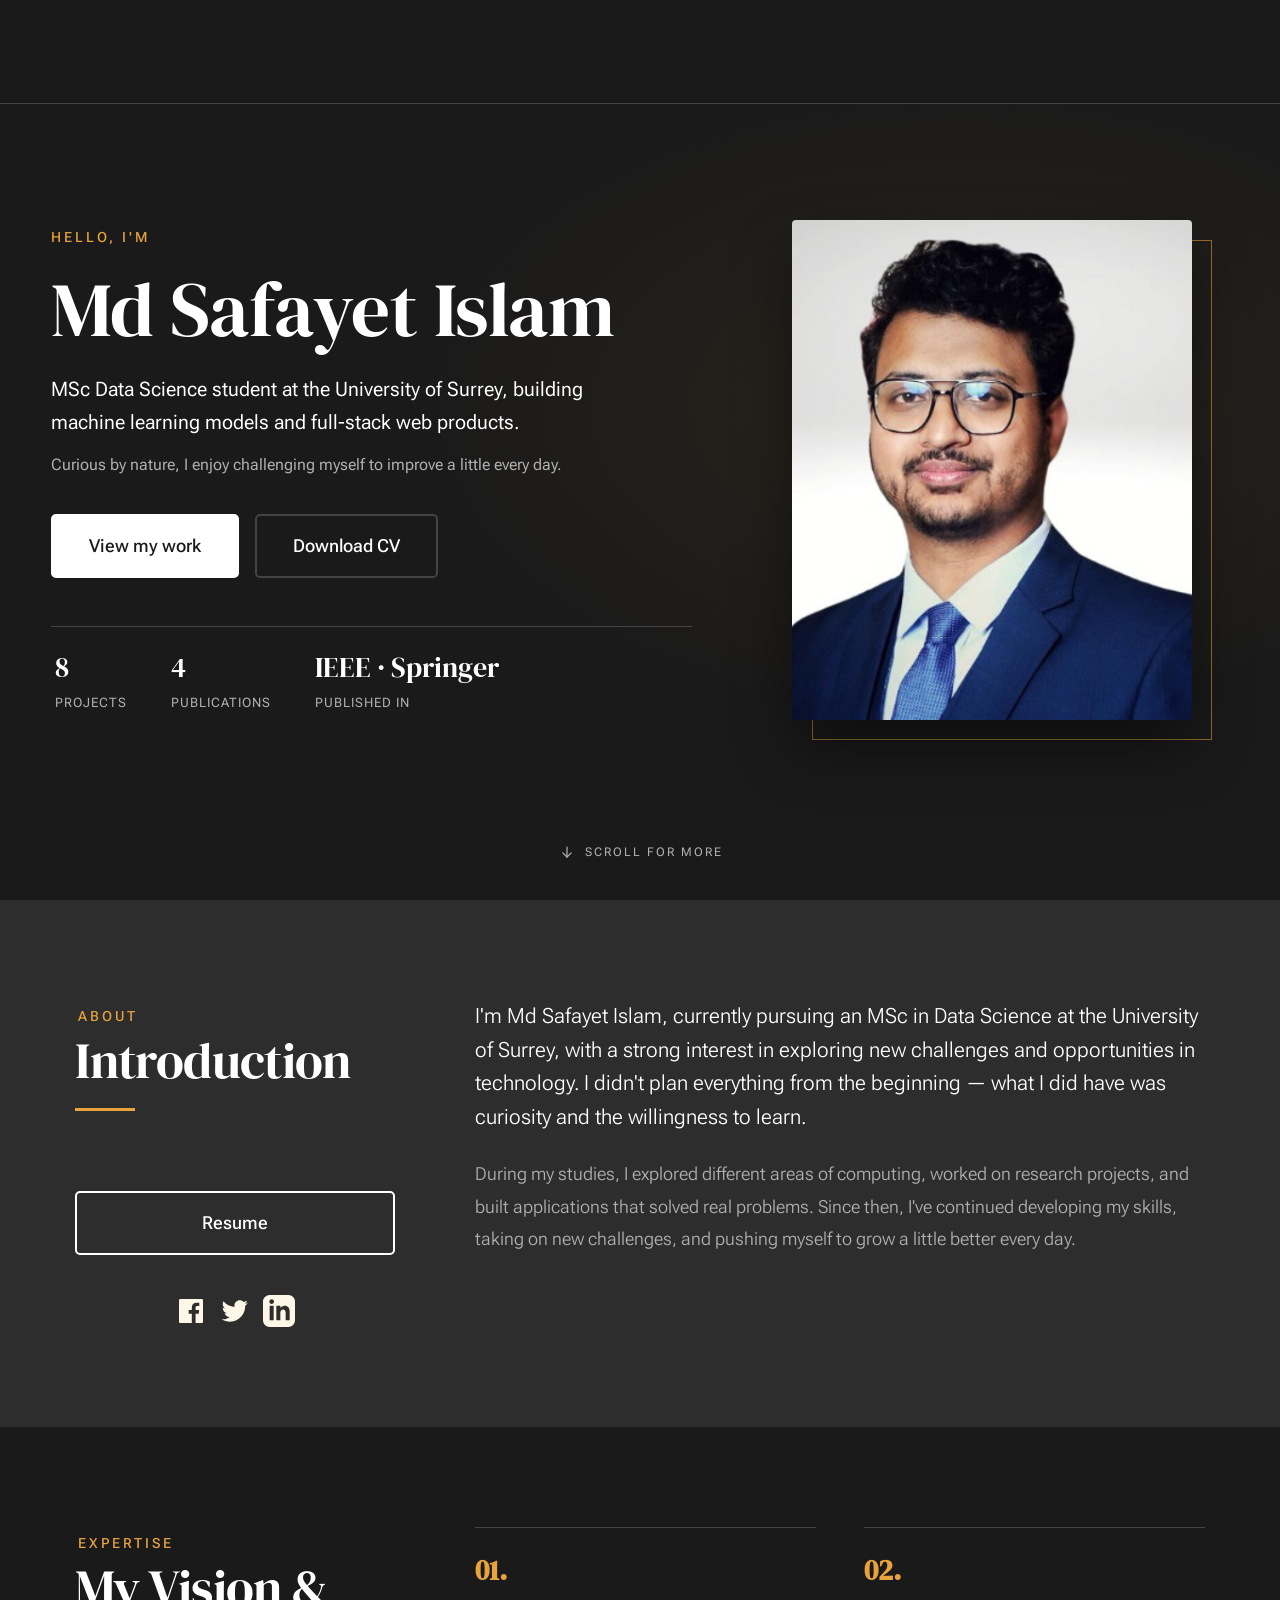
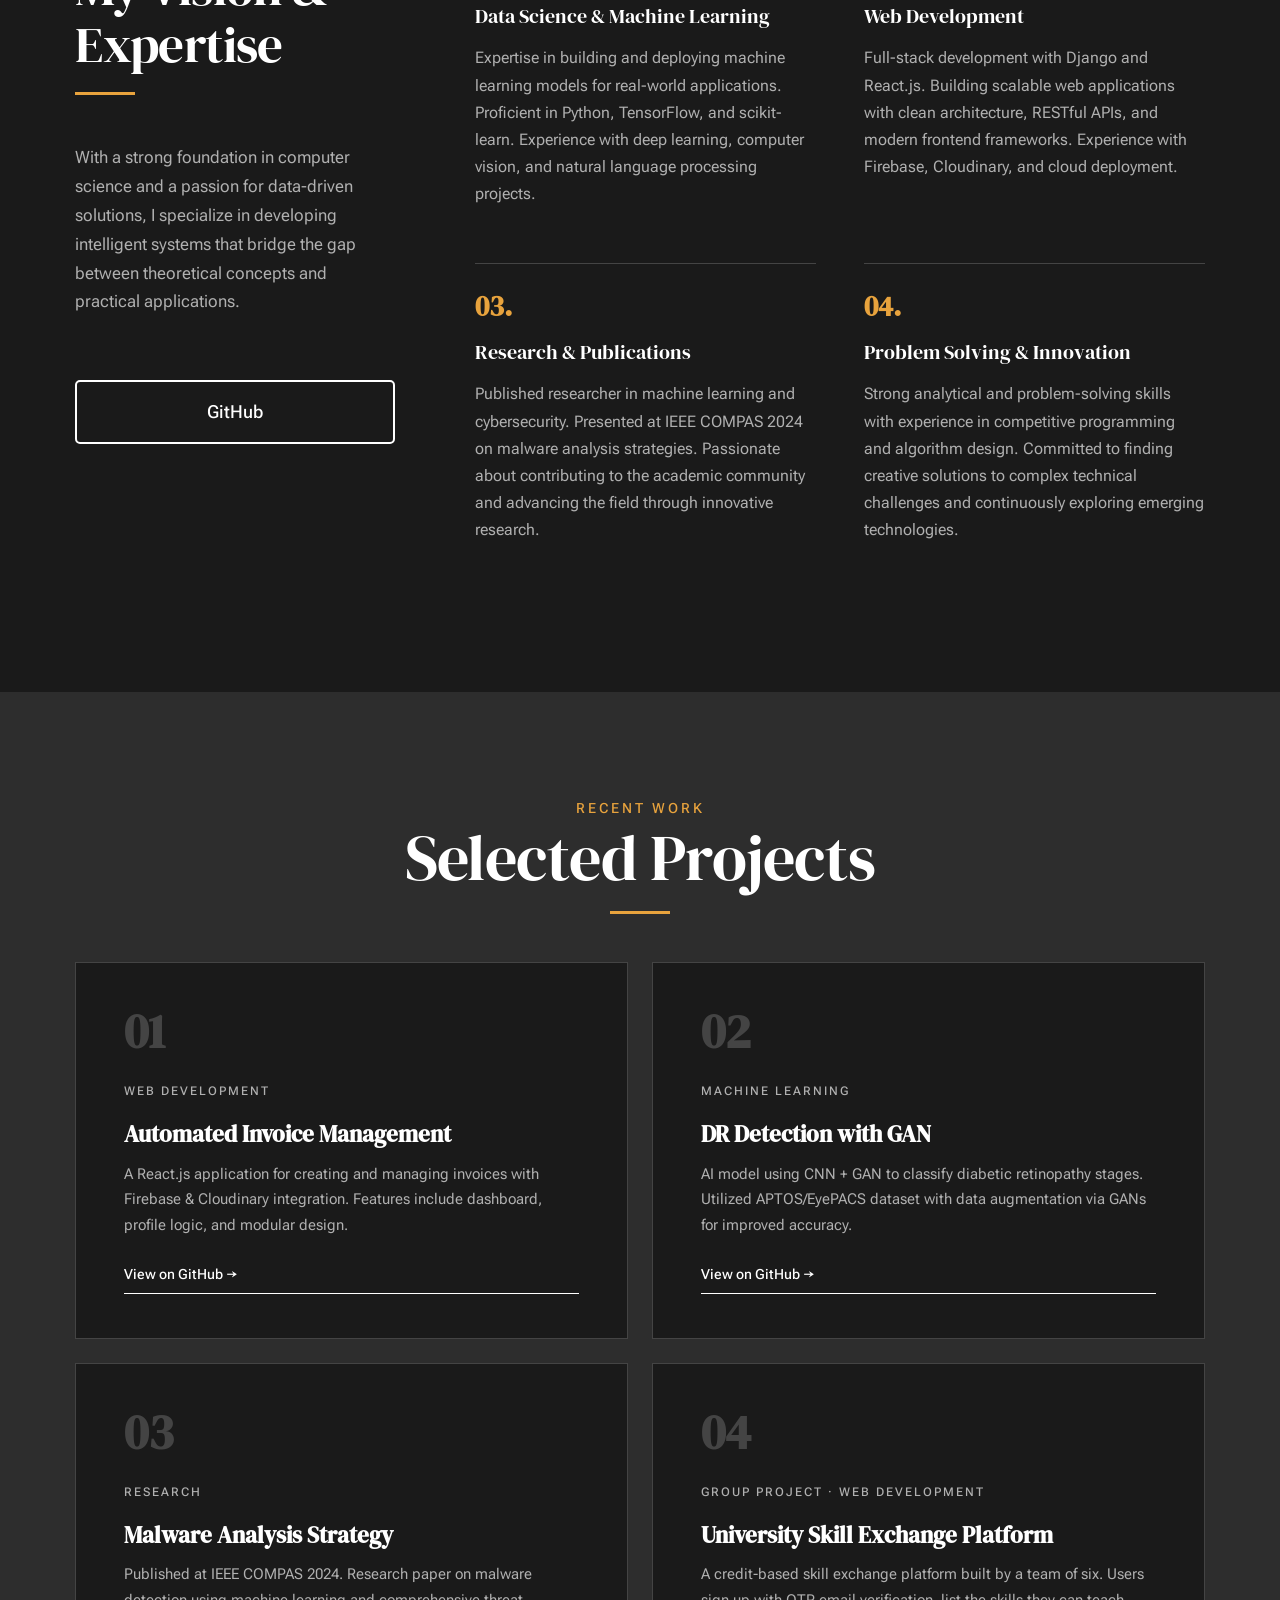
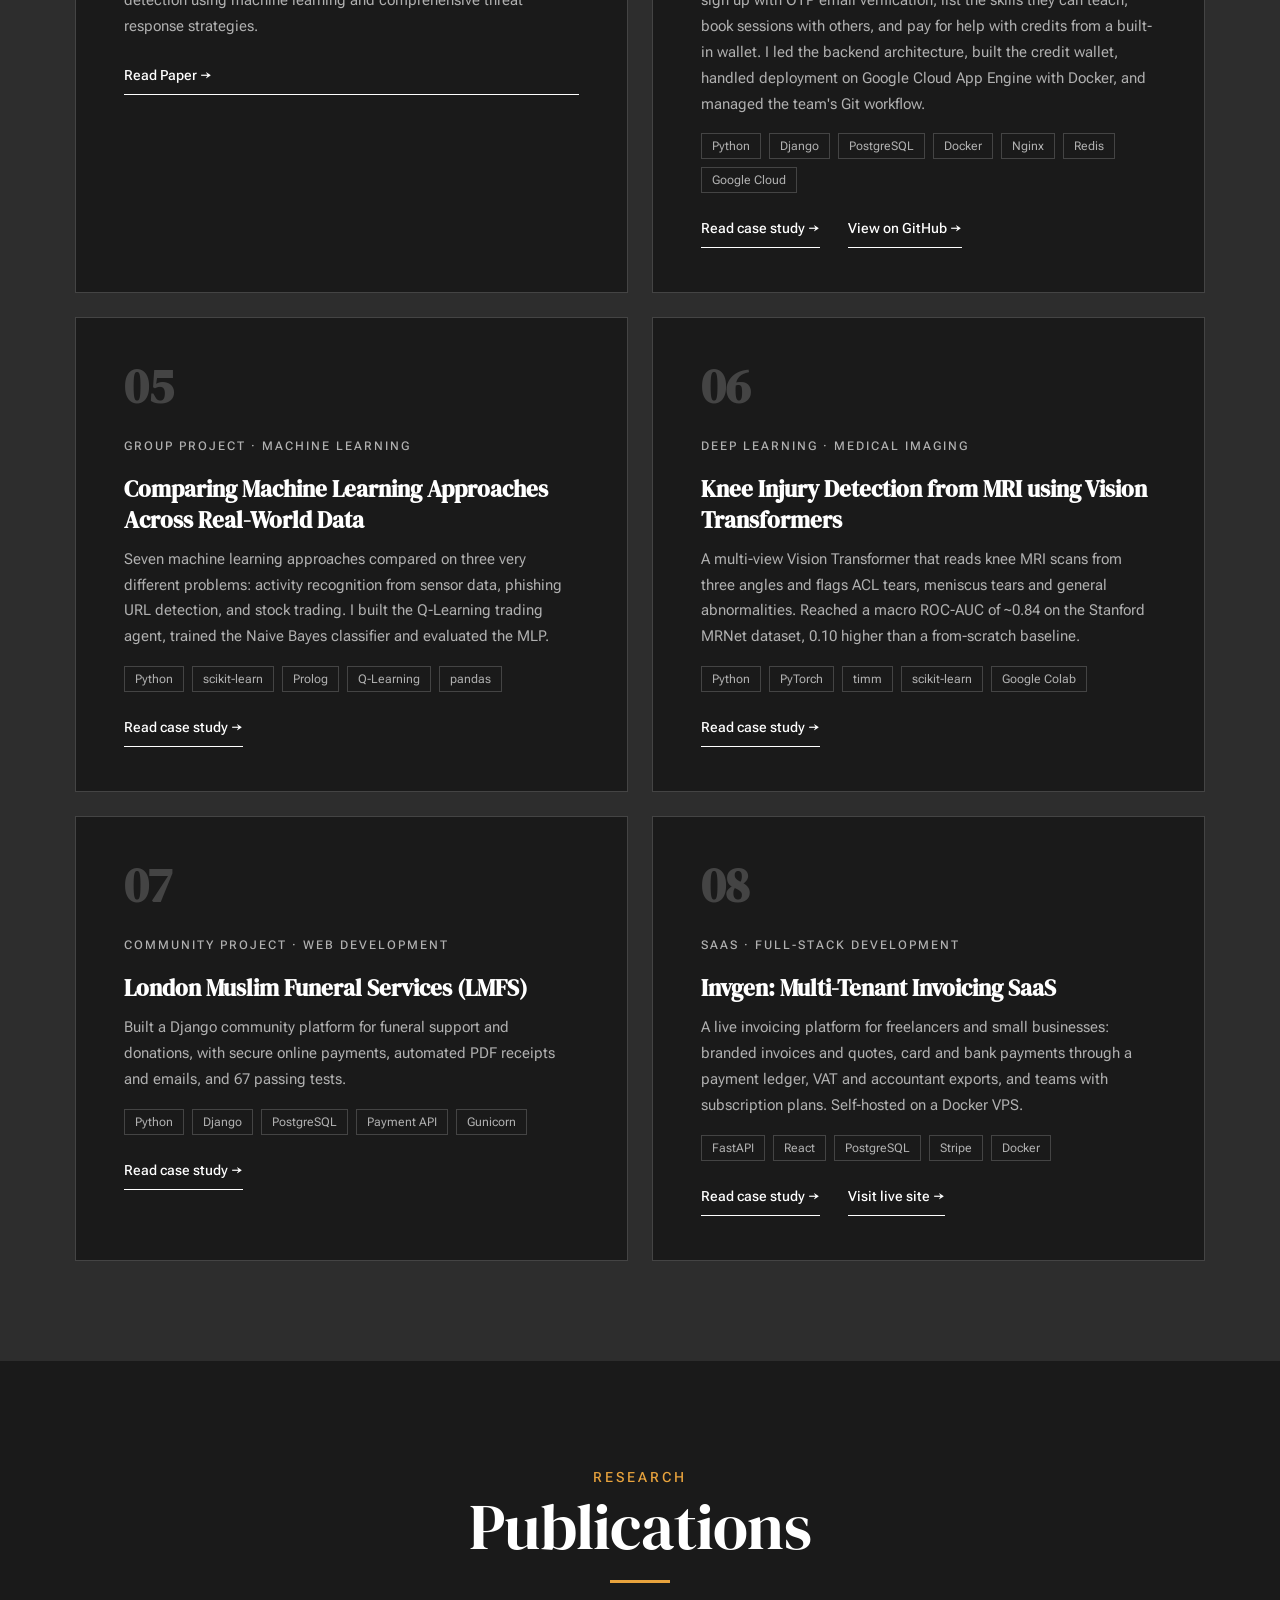
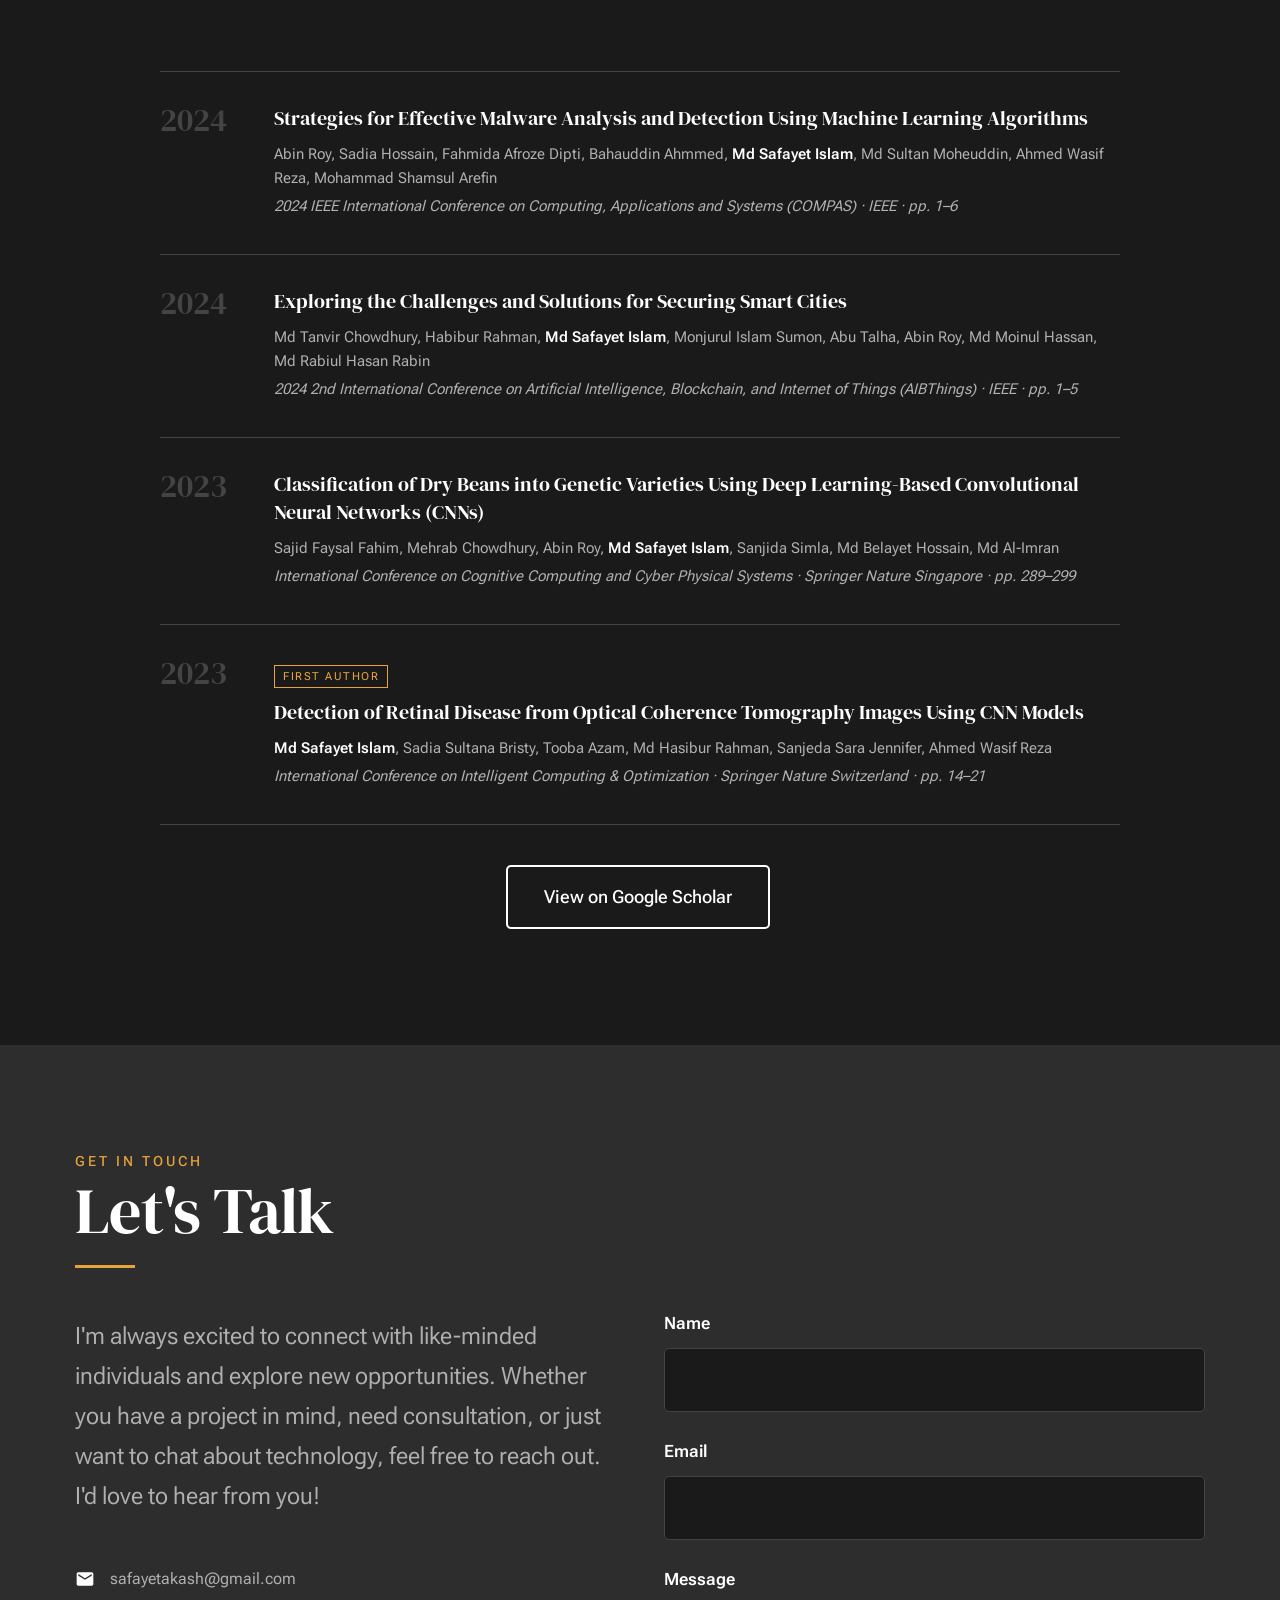
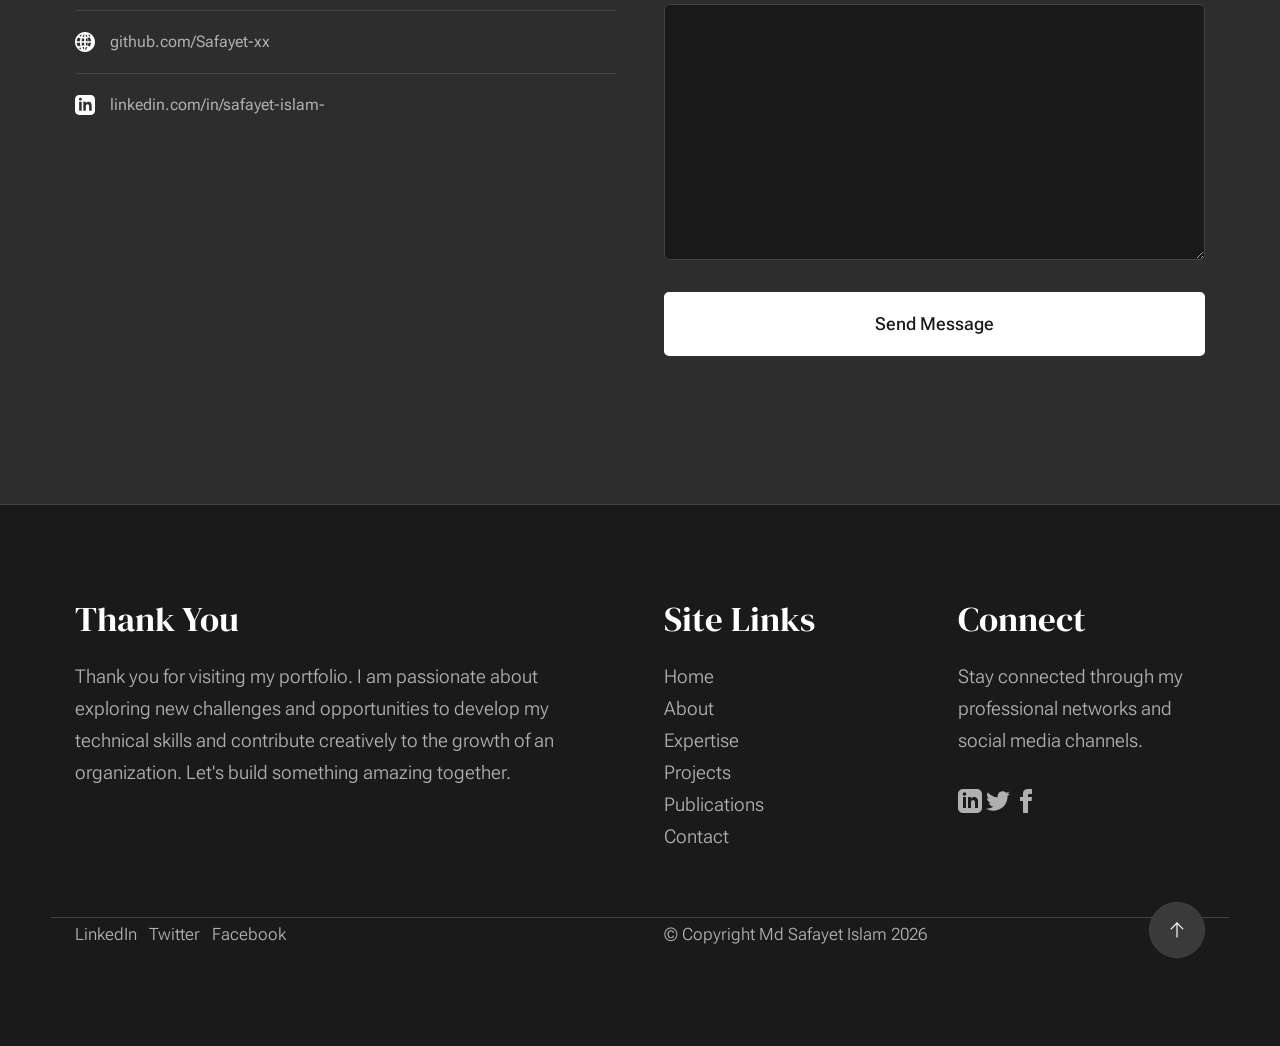
==== commit 3c6b02da: "Professional redesign of hero and section layout - New hero: name-led intro, framed portrait at a se" ====
--- a/index.html
+++ b/index.html
@@ -3,7 +3,19 @@
 <head>
     <meta charset="UTF-8">
     <meta name="viewport" content="width=device-width, initial-scale=1.0">
-    <title>MD SAFAYET ISLAM - Portfolio</title>
+    <title>Md Safayet Islam | Data Science &amp; Full-Stack Developer</title>
+    <meta name="description" content="Portfolio of Md Safayet Islam, MSc Data Science student at the University of Surrey. Machine learning, full-stack web development and published research.">
+    <meta name="author" content="Md Safayet Islam">
+    <meta name="theme-color" content="#1a1a1a">
+    <link rel="canonical" href="https://safayet-xx.github.io/Islam/">
+
+    <!-- Social sharing preview -->
+    <meta property="og:type" content="website">
+    <meta property="og:title" content="Md Safayet Islam | Data Science &amp; Full-Stack Developer">
+    <meta property="og:description" content="MSc Data Science student at the University of Surrey. Machine learning, full-stack web development and published research.">
+    <meta property="og:url" content="https://safayet-xx.github.io/Islam/">
+    <meta property="og:image" content="https://safayet-xx.github.io/Islam/images/islam.jpg">
+    <meta name="twitter:card" content="summary">
 
     <script>
         document.documentElement.classList.remove('no-js');
@@ -68,44 +80,44 @@
         <section id="content" class="s-content">
 
             <!-- Hero / Intro Section -->
-            <section id="intro" class="s-intro">
-                <div class="row s-intro__content width-sixteen-col">
-                    <div class="column lg-12 s-intro__content-inner grid-block">
-
-                        <div class="s-intro__content-text">
-                            <div class="s-intro__content-pretitle text-pretitle">Hello, I'm Safayet</div>
-                            <h1 class="s-intro__content-title">
-                            Welcome <br>
-                            to my Space
-                            </h1>
-                            <p class="intro-desc">
+            <section id="intro" class="s-hero">
+                <div class="hero">
+
+                    <div class="hero__text">
+                        <p class="hero__eyebrow">Hello, I'm</p>
+                        <h1 class="hero__name">Md Safayet Islam</h1>
+                        <p class="hero__role">
+                            MSc Data Science student at the University of Surrey, building machine learning
+                            models and full-stack web products.
+                        </p>
+                        <p class="hero__desc">
                             Curious by nature, I enjoy challenging myself to improve a little every day.
-                            </p>
-                            <div class="intro-buttons">
-                                <a href="#about" class="btn btn--stroke smoothscroll">Explore Now</a>
-                            </div>
-                        </div>
-
-                        <div class="s-intro__content-media">
-                            <div class="s-intro__content-media-inner">
-                                <img src="images/islam.jpg" alt="Md Safayet Islam">
-                                <div class="lines">
-                                    <span></span>
-                                </div>
-                            </div>
-                        </div>
-
-                        <div class="s-intro__scroll-down">
-                            <a href="#about" class="smoothscroll">
-                                <div class="scroll-icon">
-                                    <svg xmlns="http://www.w3.org/2000/svg" viewBox="0 0 24 24" width="36" height="36" fill="none" stroke="#ffffff" stroke-width="1" stroke-linecap="round" stroke-linejoin="round"><polyline points="7 13 12 18 17 13"></polyline><line x1="12" y1="18" x2="12" y2="6"></line></svg>
-                                </div>
-                                <span>Scroll for more</span>
-                            </a>
-                        </div>
-
-                    </div>
-                </div>
+                        </p>
+
+                        <div class="hero__actions">
+                            <a href="#portfolio" class="btn btn--primary smoothscroll">View my work</a>
+                            <a href="resume.pdf" class="btn btn--stroke" target="_blank">Download CV</a>
+                        </div>
+
+                        <ul class="hero__stats">
+                            <li><strong>8</strong><span>Projects</span></li>
+                            <li><strong>4</strong><span>Publications</span></li>
+                            <li><strong>IEEE &middot; Springer</strong><span>Published in</span></li>
+                        </ul>
+                    </div>
+
+                    <div class="hero__media">
+                        <figure class="hero__portrait">
+                            <img src="images/islam.jpg" alt="Portrait of Md Safayet Islam" width="531" height="531">
+                        </figure>
+                    </div>
+
+                </div>
+
+                <a href="#about" class="hero__scroll smoothscroll">
+                    <svg xmlns="http://www.w3.org/2000/svg" viewBox="0 0 24 24" width="20" height="20" fill="none" stroke="currentColor" stroke-width="1.5" stroke-linecap="round" stroke-linejoin="round"><polyline points="7 13 12 18 17 13"></polyline><line x1="12" y1="18" x2="12" y2="6"></line></svg>
+                    <span>Scroll for more</span>
+                </a>
             </section>
 
             <!-- Introduction / About Section -->
@@ -186,7 +198,7 @@
                         </div>
 
                         <div class="s-expertise__content-main grid-section-split__primary">
-                            <div class="grid-list-items list-items show-ctr">
+                            <div class="grid-list-items list-items">
                                 <div class="grid-list-items__item list-items__item">
                                     <div class="grid-list-items__title list-items__item-header">
                                         <h3 class="list-items__item-title">Data Science & Machine Learning</h3>
@@ -255,7 +267,7 @@
                     <div class="column xl-12">
                         <div class="text-pretitle">Recent Work</div>
                         <h2 class="text-display-title">
-                        My Favorite Projects
+                        Selected Projects
                         </h2>
                     </div>
 
@@ -545,7 +557,7 @@
                     <div class="column xl-12">
                         <div class="text-pretitle">Get In Touch</div>
                         <h2 class="text-display-title">
-                        My Contact
+                        Let's Talk
                         </h2>
                     </div>
 
--- a/css/custom.css
+++ b/css/custom.css
@@ -14,6 +14,7 @@
     --dark-text-muted: #b0b0b0;
     --dark-accent: #ffffff;
     --dark-border: #444444;
+    --accent: #e8a33d;
     --section-padding: 100px 0;
 }
 
@@ -83,111 +84,242 @@
 /* -------------------------------------------------------------------
  * ## Hero / Intro Section
  * ------------------------------------------------------------------- */
-.s-intro {
+.s-hero {
+    position: relative;
     background-color: var(--dark-bg) !important;
+    background-image: radial-gradient(ellipse 60% 50% at 75% 45%, rgba(232, 163, 61, 0.08), transparent 70%);
     min-height: 100vh;
-}
-
-.s-intro__content {
-    min-height: 100vh;
-}
-
-.s-intro__content-inner {
-    display: grid !important;
-    grid-template-columns: 1fr 1fr !important;
-    grid-template-rows: 1fr auto !important;
-    gap: 0 !important;
-    min-height: 100vh !important;
-    align-items: stretch !important;
-    padding: 0 !important;
-}
-
-.s-intro__content-media {
-    grid-column: 1 !important;
-    grid-row: 1 / -1 !important;
-    order: -1 !important;
-    height: 100% !important;
-    overflow: hidden;
-}
-
-.s-intro__content-media-inner {
-    height: 100% !important;
-    width: 100% !important;
-}
-
-.s-intro__content-media-inner img {
-    width: 100% !important;
-    height: 100% !important;
-    object-fit: cover !important;
-    object-position: center top !important;
-}
-
-.s-intro__content-media-inner .lines {
-    display: none !important;
-}
-
-.s-intro__content-text {
-    grid-column: 2 !important;
-    grid-row: 1 !important;
-    display: flex !important;
-    flex-direction: column !important;
-    justify-content: center !important;
-    padding: 60px 80px !important;
-    align-self: center !important;
-}
-
-.s-intro__content-pretitle {
+    display: flex;
+    flex-direction: column;
+    justify-content: center;
+    padding: 140px 0 100px;
+}
+
+.hero {
+    width: min(1200px, 92%);
+    margin: 0 auto;
+    display: grid;
+    grid-template-columns: minmax(0, 1.15fr) minmax(0, 0.85fr);
+    align-items: center;
+    gap: 64px;
+}
+
+.hero__eyebrow {
+    color: var(--accent) !important;
+    font-size: 14px !important;
+    font-weight: 500;
+    letter-spacing: 3px;
+    text-transform: uppercase;
+    margin: 0 0 16px !important;
+}
+
+.hero__name {
+    color: var(--dark-text) !important;
+    font-family: var(--font-2);
+    font-size: clamp(44px, 6vw, 80px) !important;
+    font-weight: 400 !important;
+    line-height: 1.05 !important;
+    letter-spacing: -0.5px;
+    margin: 0 0 24px !important;
+}
+
+.hero__role {
+    color: var(--dark-text) !important;
+    font-size: clamp(18px, 1.6vw, 21px) !important;
+    line-height: 1.6 !important;
+    max-width: 560px;
+    margin: 0 0 12px !important;
+}
+
+.hero__desc {
     color: var(--dark-text-muted) !important;
     font-size: 16px !important;
-    letter-spacing: 2px !important;
-    text-transform: uppercase !important;
-    margin-bottom: 20px !important;
-}
-
-.s-intro__content-title {
-    color: var(--dark-text) !important;
-    font-size: clamp(40px, 5vw, 72px) !important;
-    line-height: 1.1 !important;
-    font-weight: 700 !important;
-    margin-bottom: 30px !important;
-}
-
-/* Title underline accent */
-.s-intro__content-title::after {
+    line-height: 1.7 !important;
+    max-width: 520px;
+    margin: 0 0 36px !important;
+}
+
+.hero__actions {
+    display: flex;
+    flex-wrap: wrap;
+    gap: 16px;
+    margin: 0 0 48px;
+}
+
+.hero__actions .btn {
+    margin: 0 !important;
+}
+
+.hero__actions .btn--primary {
+    background-color: var(--dark-text) !important;
+    border-color: var(--dark-text) !important;
+    color: var(--dark-bg) !important;
+}
+
+.hero__actions .btn--primary:hover {
+    background-color: var(--accent) !important;
+    border-color: var(--accent) !important;
+}
+
+.hero__actions .btn--stroke {
+    background-color: transparent !important;
+    border-color: var(--dark-border) !important;
+    color: var(--dark-text) !important;
+}
+
+.hero__actions .btn--stroke:hover {
+    border-color: var(--dark-text) !important;
+}
+
+.hero__stats {
+    display: flex;
+    flex-wrap: wrap;
+    gap: 16px 40px;
+    list-style: none;
+    margin: 0 !important;
+    padding: 24px 0 0;
+    border-top: 1px solid var(--dark-border);
+}
+
+.hero__stats li {
+    margin: 0 !important;
+}
+
+.hero__stats strong {
+    display: block;
+    color: var(--dark-text);
+    font-family: var(--font-2);
+    font-size: 28px;
+    font-weight: 400;
+    line-height: 1.2;
+}
+
+.hero__stats span {
+    color: var(--dark-text-muted);
+    font-size: 13px;
+    letter-spacing: 1px;
+    text-transform: uppercase;
+}
+
+.hero__media {
+    display: flex;
+    justify-content: center;
+}
+
+.hero__portrait {
+    position: relative;
+    width: min(400px, 100%);
+    margin: 0 !important;
+}
+
+/* offset accent frame behind the photo */
+.hero__portrait::before {
     content: '';
+    position: absolute;
+    inset: 20px -20px -20px 20px;
+    border: 1px solid var(--accent);
+    opacity: 0.6;
+}
+
+.hero__portrait img {
+    position: relative;
     display: block;
-    width: 80px;
-    height: 3px;
-    background-color: var(--dark-text);
-    margin-top: 25px;
-}
-
-.s-intro__content-text .intro-desc {
-    color: var(--dark-text-muted);
-    font-size: 16px;
-    line-height: 1.7;
-    margin-bottom: 35px;
-    max-width: 500px;
-}
-
-.s-intro__content-text .intro-buttons {
+    width: 100%;
+    height: auto;
+    aspect-ratio: 4 / 5;
+    object-fit: cover;
+    object-position: 50% 30%;
+    border-radius: 4px;
+    box-shadow: 0 30px 60px rgba(0, 0, 0, 0.45);
+}
+
+.hero__scroll {
+    position: absolute;
+    left: 50%;
+    bottom: 32px;
+    transform: translateX(-50%);
     display: flex;
     align-items: center;
-    gap: 30px;
-}
-
-.s-intro__scroll-down {
-    grid-column: 2 !important;
-    grid-row: 2 !important;
-    padding: 0 80px 40px !important;
-}
-
-.s-intro__scroll-down a {
-    color: var(--dark-text-muted) !important;
-}
-
-.s-intro__scroll-down svg {
-    stroke: var(--dark-text-muted) !important;
+    gap: 8px;
+    color: var(--dark-text-muted) !important;
+    font-size: 12px;
+    letter-spacing: 2px;
+    text-transform: uppercase;
+    text-decoration: none;
+}
+
+.hero__scroll:hover {
+    color: var(--dark-text) !important;
+}
+
+/* gentle entrance */
+.hero__text > *,
+.hero__portrait {
+    animation: hero-in 0.8s ease both;
+}
+
+.hero__text > :nth-child(2) { animation-delay: 0.08s; }
+.hero__text > :nth-child(3) { animation-delay: 0.16s; }
+.hero__text > :nth-child(4) { animation-delay: 0.24s; }
+.hero__text > :nth-child(5) { animation-delay: 0.32s; }
+.hero__text > :nth-child(6) { animation-delay: 0.4s; }
+.hero__portrait { animation-delay: 0.2s; }
+
+@keyframes hero-in {
+    from {
+        opacity: 0;
+        transform: translateY(16px);
+    }
+}
+
+@media (prefers-reduced-motion: reduce) {
+    .hero__text > *,
+    .hero__portrait {
+        animation: none;
+    }
+}
+
+@media screen and (max-width: 900px) {
+    .s-hero {
+        min-height: auto;
+        padding: 120px 0 80px;
+    }
+
+    .hero {
+        grid-template-columns: 1fr;
+        gap: 48px;
+    }
+
+    .hero__media {
+        order: -1;
+        justify-content: flex-start;
+    }
+
+    .hero__portrait {
+        width: min(260px, 70%);
+    }
+
+    .hero__portrait::before {
+        inset: 14px -14px -14px 14px;
+    }
+
+    .hero__scroll {
+        display: none;
+    }
+}
+
+@media screen and (max-width: 600px) {
+    .hero__actions .btn {
+        flex: 1 1 auto;
+    }
+
+    .hero__stats {
+        gap: 16px 28px;
+    }
+
+    .hero__stats strong {
+        font-size: 24px;
+    }
 }
 
 /* -------------------------------------------------------------------
@@ -872,37 +1004,7 @@
 /* -------------------------------------------------------------------
  * ## Responsive
  * ------------------------------------------------------------------- */
-@media screen and (max-width: 1200px) {
-    .s-intro__content-text {
-        padding: 40px 50px !important;
-    }
-}
-
 @media screen and (max-width: 900px) {
-    .s-intro__content-inner {
-        grid-template-columns: 1fr !important;
-        grid-template-rows: auto 1fr auto !important;
-    }
-
-    .s-intro__content-media {
-        grid-column: 1 !important;
-        grid-row: 1 !important;
-        height: 50vh !important;
-        min-height: 350px;
-    }
-
-    .s-intro__content-text {
-        grid-column: 1 !important;
-        grid-row: 2 !important;
-        padding: 40px 30px !important;
-    }
-
-    .s-intro__scroll-down {
-        grid-column: 1 !important;
-        grid-row: 3 !important;
-        padding: 0 30px 30px !important;
-    }
-
     .s-expertise .grid-list-items__item {
         padding-left: 80px !important;
     }
@@ -913,23 +1015,14 @@
 }
 
 @media screen and (max-width: 600px) {
-    .s-intro__content-text {
-        padding: 30px 20px !important;
-    }
-
-    .s-intro__content-title {
-        font-size: 32px !important;
-    }
-
     .s-expertise .grid-list-items__item {
         padding-left: 0 !important;
-        padding-top: 50px !important;
     }
 
     .s-expertise .grid-list-items__item::before {
-        position: relative;
+        position: static;
         display: block;
-        margin-bottom: 10px;
+        margin-bottom: 12px;
     }
 }
 
@@ -948,12 +1041,6 @@
     transform: none !important;
 }
 
-/* Ensure images are grayscale with hover color effect */
-.s-intro__content-media-inner img {
-    filter: grayscale(0%);
-    transition: filter 0.5s ease;
-}
-
 /* Grid section split for about me */
 .grid-section-split {
     display: grid !important;
@@ -966,3 +1053,161 @@
         grid-template-columns: 1fr !important;
     }
 }
+
+/* ===================================================================
+ * ## Layout polish
+ * One content width for every section, and a clean two-column
+ * header/body layout for About and Expertise.
+ * ------------------------------------------------------------------- */
+.width-sixteen-col,
+.s-contact .row,
+.s-footer .row {
+    --width-grid-max: 1200px;
+}
+
+.s-about .grid-section-split,
+.s-expertise .grid-section-split {
+    grid-template-columns: minmax(0, 320px) minmax(0, 1fr) !important;
+    grid-template-rows: auto 1fr;
+    column-gap: 80px !important;
+    row-gap: 32px !important;
+}
+
+.s-about .grid-section-split__header,
+.s-expertise .grid-section-split__header {
+    grid-column: 1 !important;
+    grid-row: 1 !important;
+}
+
+.s-about .grid-section-split__header > *,
+.s-expertise .grid-section-split__header > * {
+    width: auto !important;
+}
+
+.s-about .grid-section-split__primary,
+.s-expertise .grid-section-split__primary {
+    grid-column: 2 !important;
+    grid-row: 1 / 3 !important;
+    margin-top: 0 !important;
+}
+
+.s-about .grid-section-split__bottom,
+.s-expertise .grid-section-split__bottom {
+    grid-column: 1 !important;
+    grid-row: 2 !important;
+    align-self: start;
+}
+
+.s-about .section-header .text-display-title,
+.s-expertise .text-display-title {
+    font-size: clamp(36px, 4vw, 52px) !important;
+    line-height: 1.1 !important;
+}
+
+.s-about .attention-getter {
+    color: var(--dark-text-muted) !important;
+    font-size: 18px !important;
+    line-height: 1.8 !important;
+    margin-bottom: 24px !important;
+}
+
+.s-about .attention-getter:first-child {
+    color: var(--dark-text) !important;
+    font-size: 21px !important;
+    line-height: 1.6 !important;
+}
+
+.s-expertise .lead {
+    font-size: 17px !important;
+    line-height: 1.7 !important;
+    margin-top: 24px;
+}
+
+.s-expertise .grid-list-items {
+    --min-width: 300px;
+    row-gap: 8px;
+}
+
+.s-expertise .grid-list-items__item {
+    padding: 28px 0 0 !important;
+    min-height: 0;
+    border-top: 1px solid var(--dark-border);
+}
+
+.s-expertise .grid-list-items__item::before {
+    position: static !important;
+    display: block;
+    color: var(--accent) !important;
+    font-size: 28px !important;
+    margin: 0 0 14px;
+}
+
+.s-expertise .list-items__item-title {
+    font-size: 20px !important;
+    margin-bottom: 10px !important;
+}
+
+.s-expertise .list-items__item-text p {
+    font-size: 16px !important;
+    line-height: 1.7 !important;
+}
+
+/* accent details shared by all sections */
+#page .text-pretitle {
+    color: var(--accent) !important;
+    font-size: 14px !important;
+    font-weight: 500;
+    letter-spacing: 3px;
+    text-transform: uppercase;
+}
+
+.s-about .section-header .text-display-title::after,
+.s-expertise .text-display-title::after,
+.s-portfolio .text-display-title::after,
+.s-publications .text-display-title::after,
+.s-contact .text-display-title::after {
+    background-color: var(--accent) !important;
+}
+
+.project-card:hover {
+    border-color: var(--accent);
+}
+
+.project-card__link:hover {
+    color: var(--accent) !important;
+    border-color: var(--accent);
+}
+
+.pub__badge {
+    color: var(--accent);
+    border-color: var(--accent);
+}
+
+.pub__title a:hover {
+    border-color: var(--accent);
+}
+
+@media screen and (max-width: 900px) {
+    .s-about .grid-section-split,
+    .s-expertise .grid-section-split {
+        grid-template-columns: minmax(0, 1fr) !important;
+    }
+
+    .s-about .grid-section-split__header,
+    .s-expertise .grid-section-split__header,
+    .s-about .grid-section-split__primary,
+    .s-expertise .grid-section-split__primary,
+    .s-about .grid-section-split__bottom,
+    .s-expertise .grid-section-split__bottom {
+        grid-column: 1 !important;
+        grid-row: auto !important;
+    }
+
+    .s-about .attention-getter:first-child {
+        font-size: 19px !important;
+    }
+}
+
+.contact-info-list li a {
+    font-size: 16px !important;
+}
